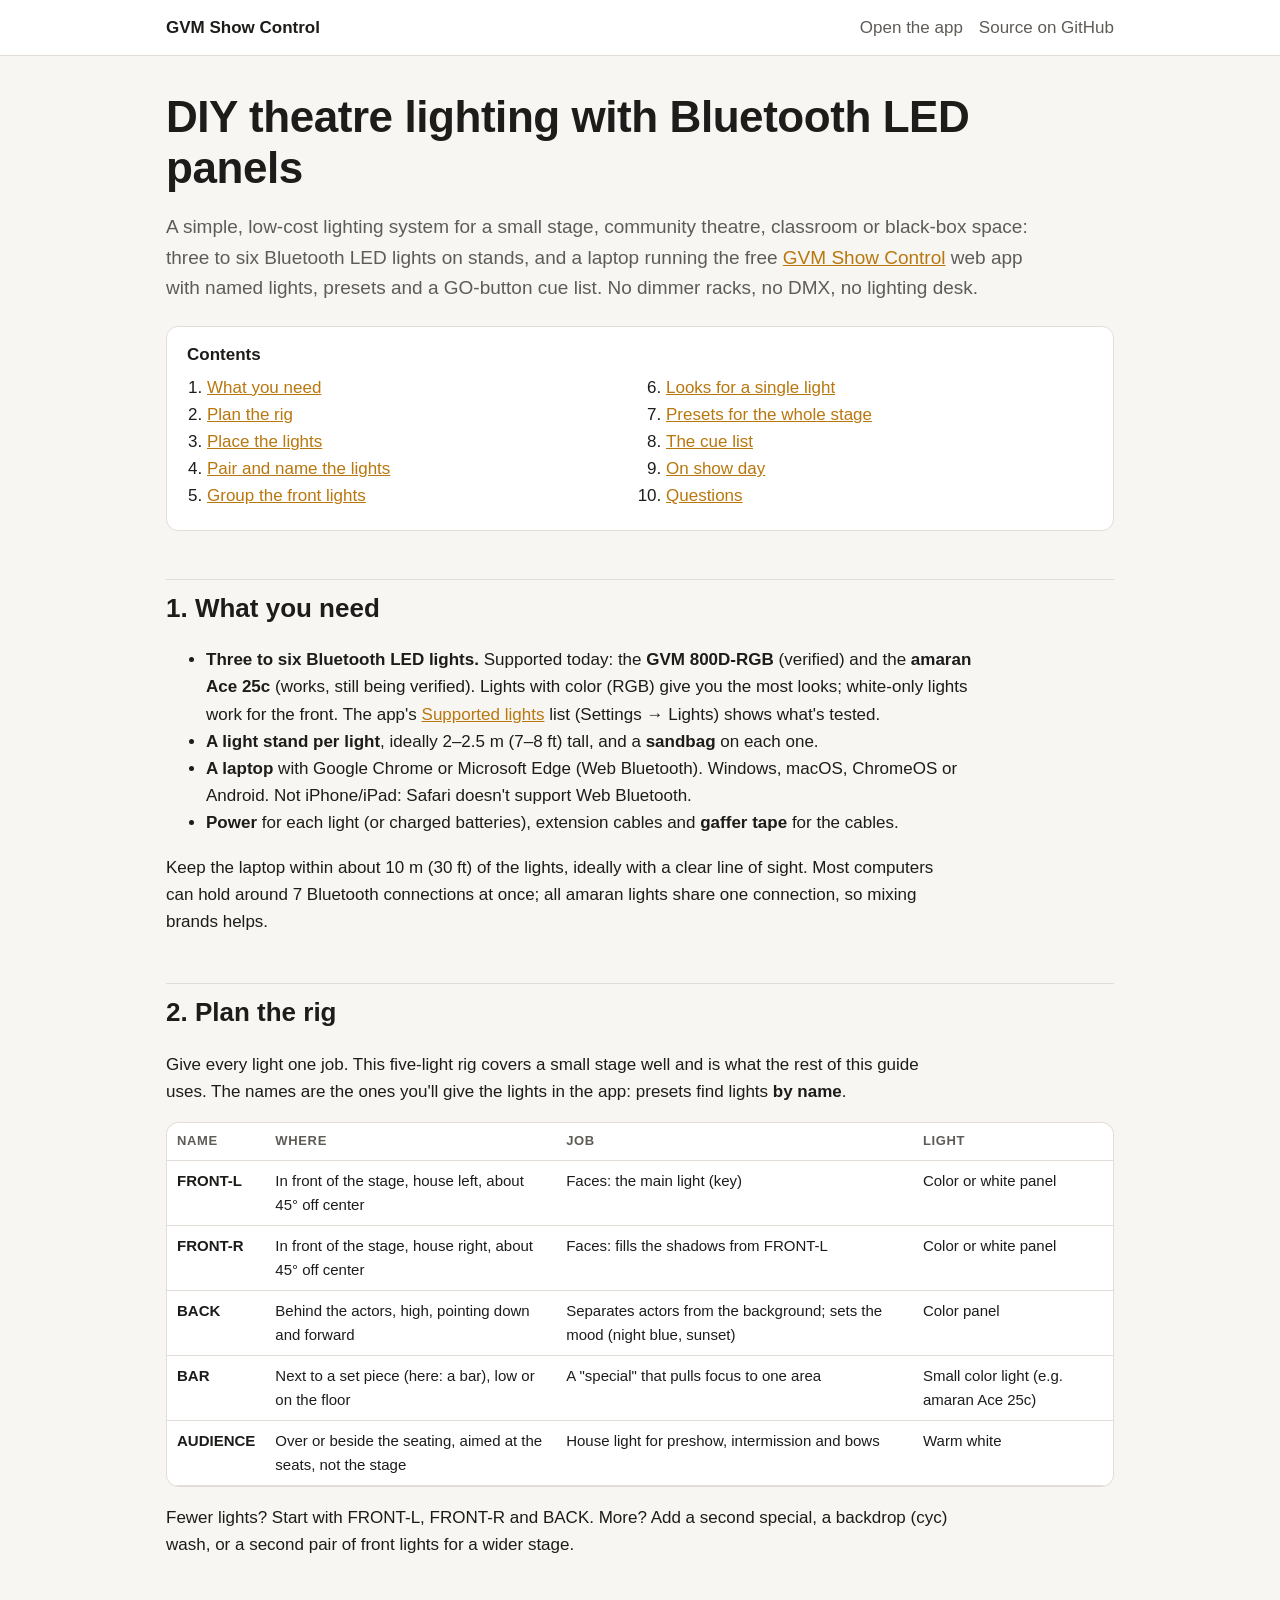
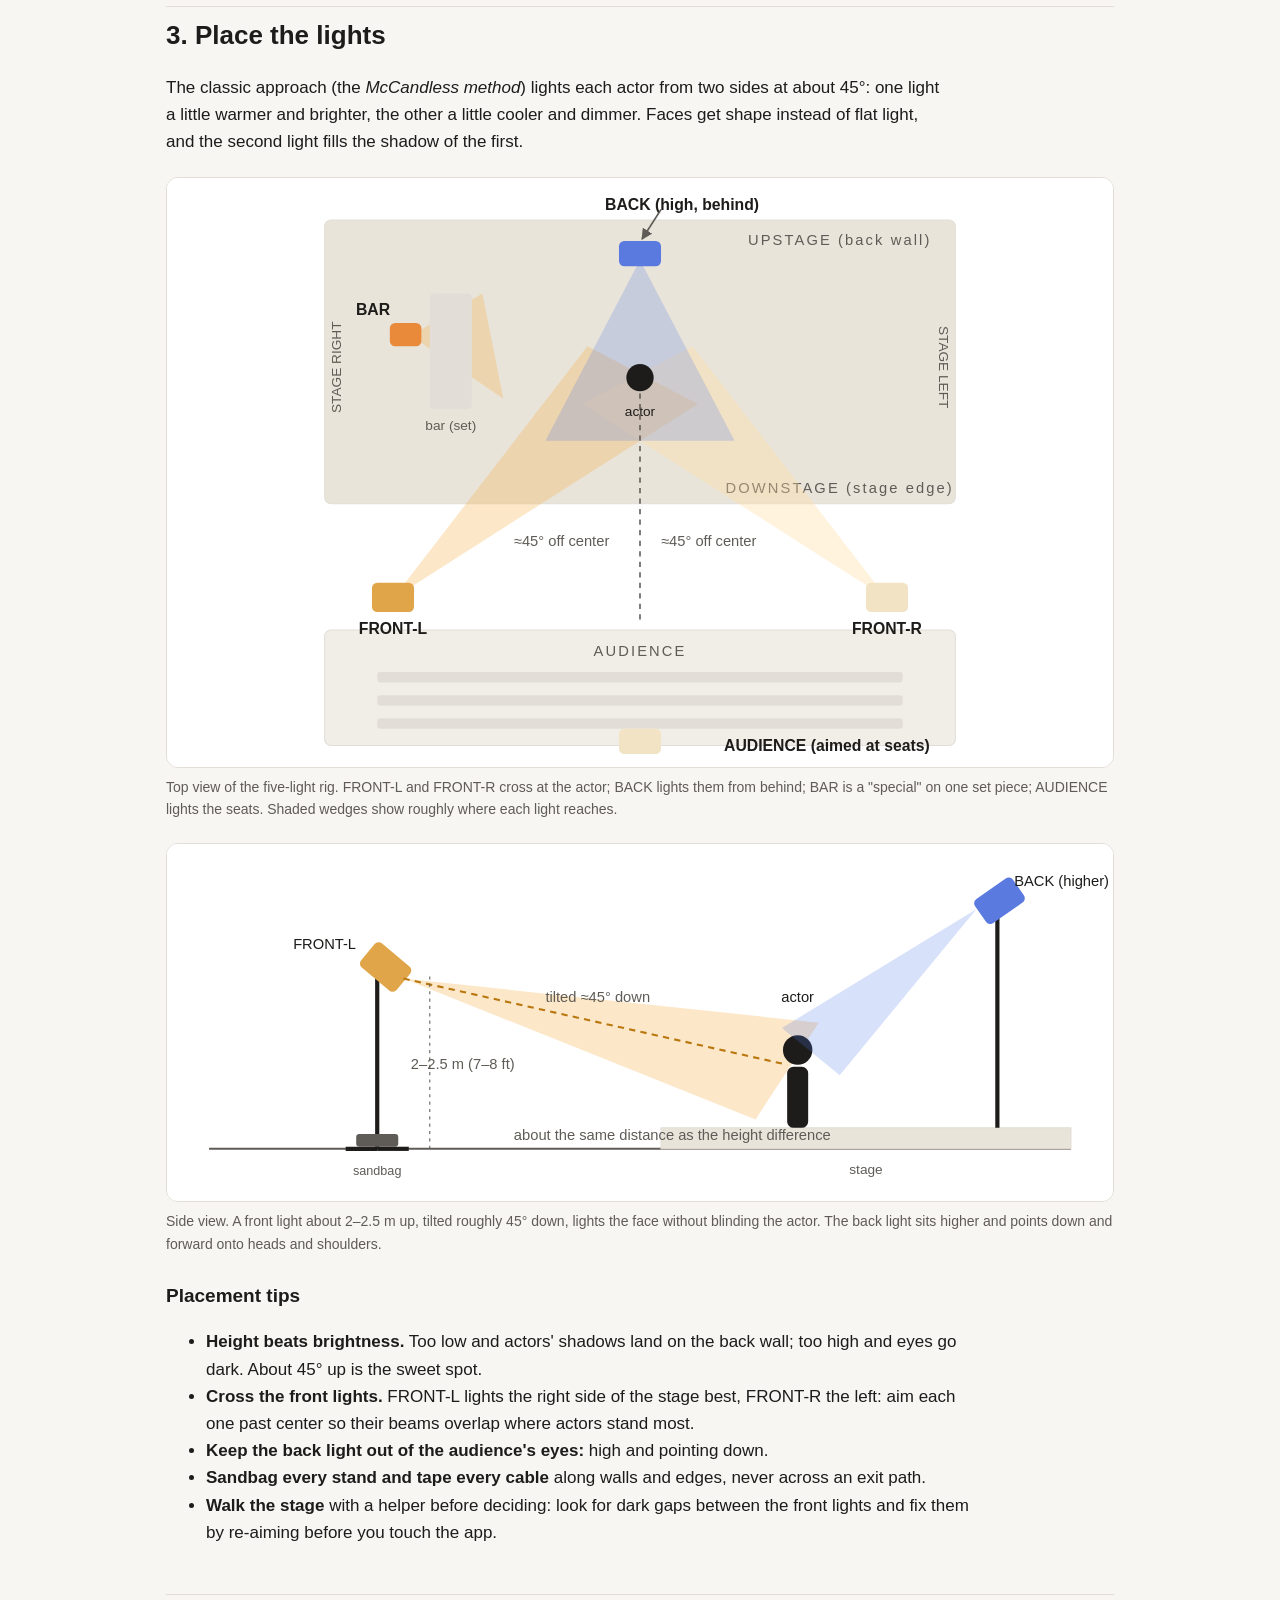
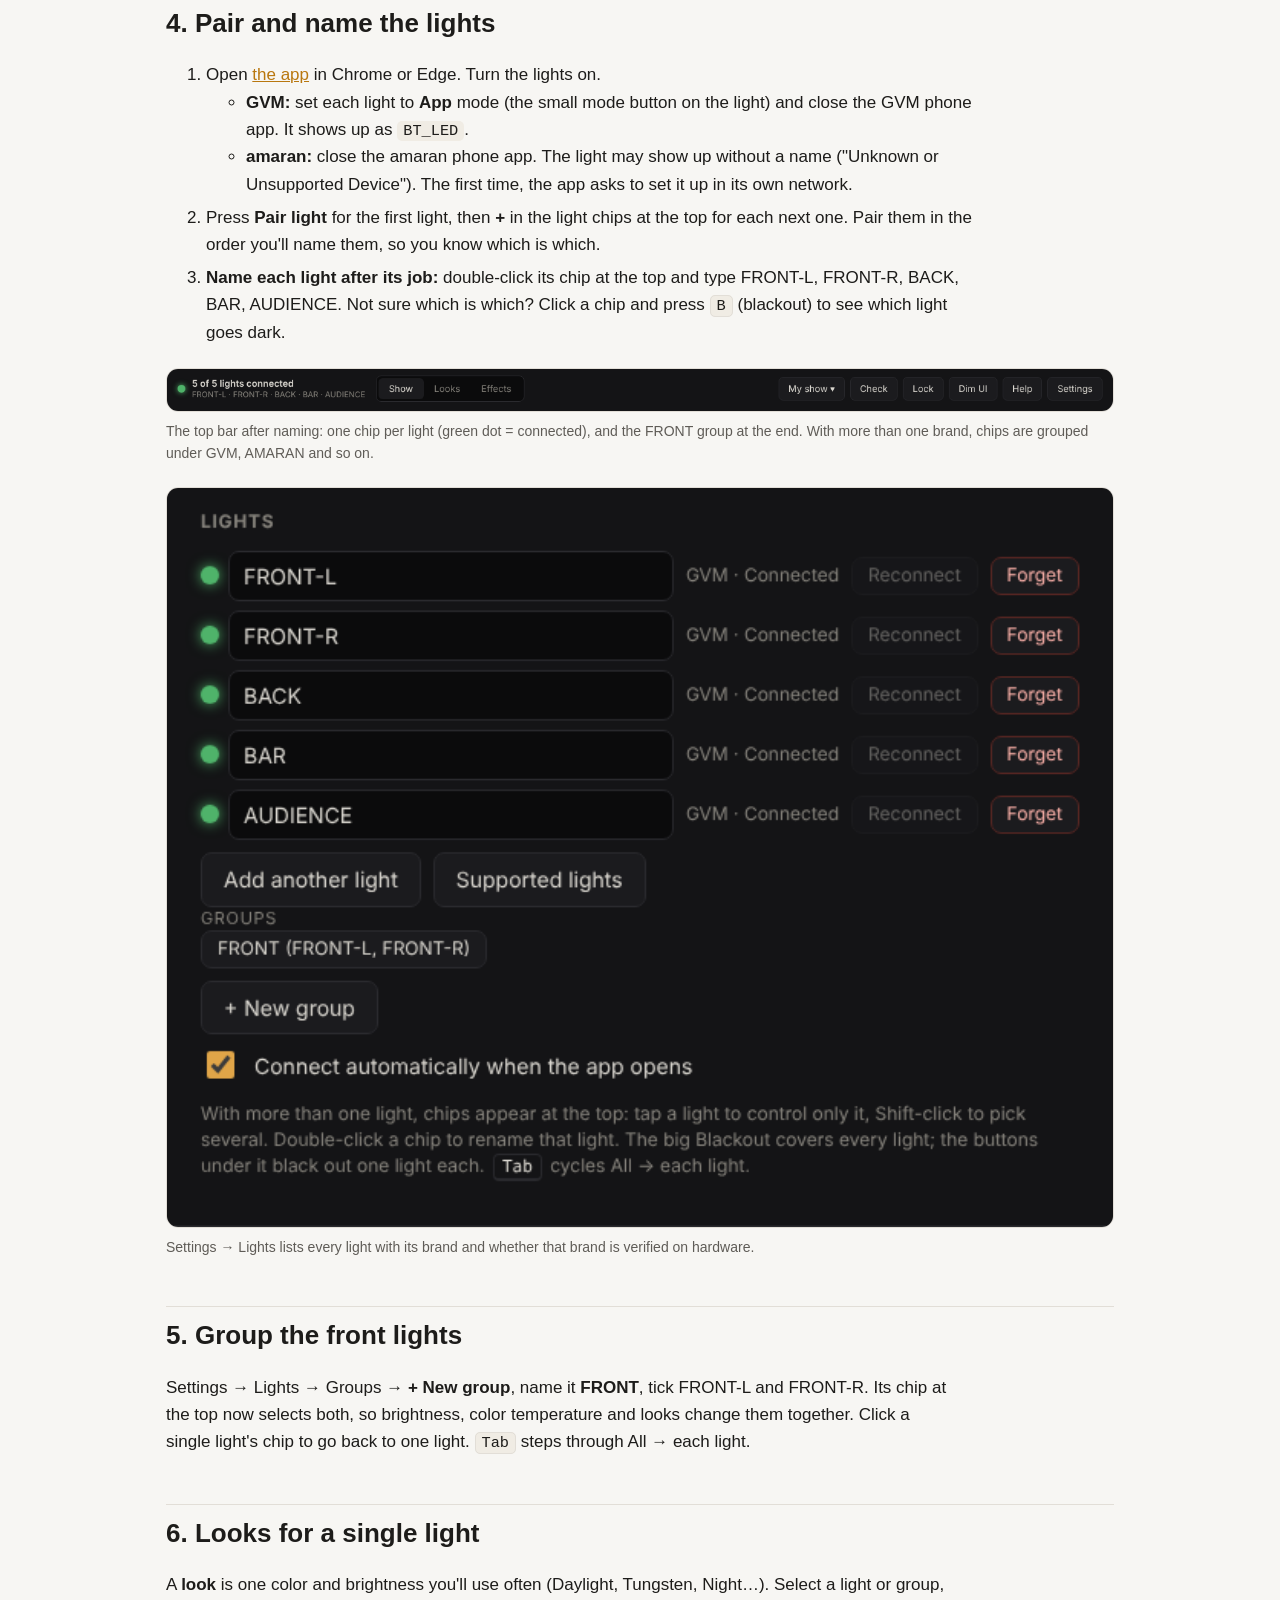
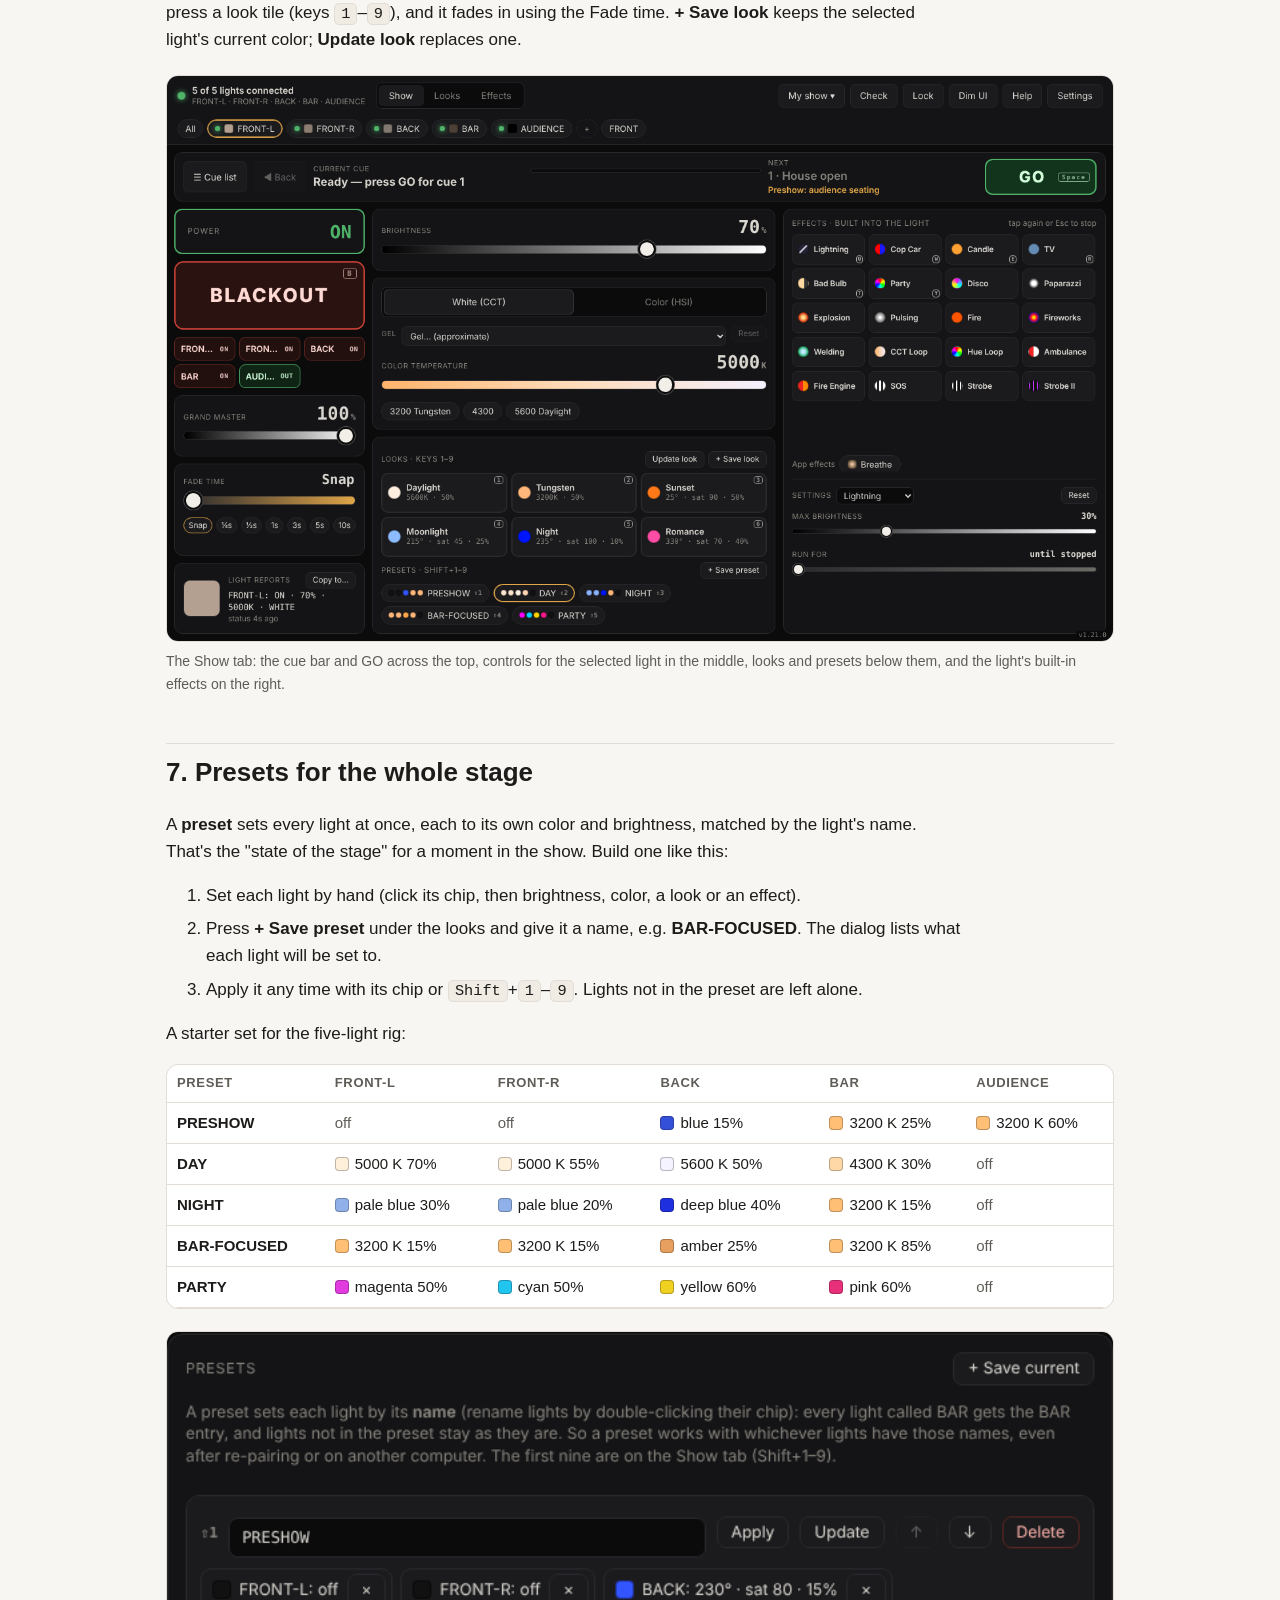
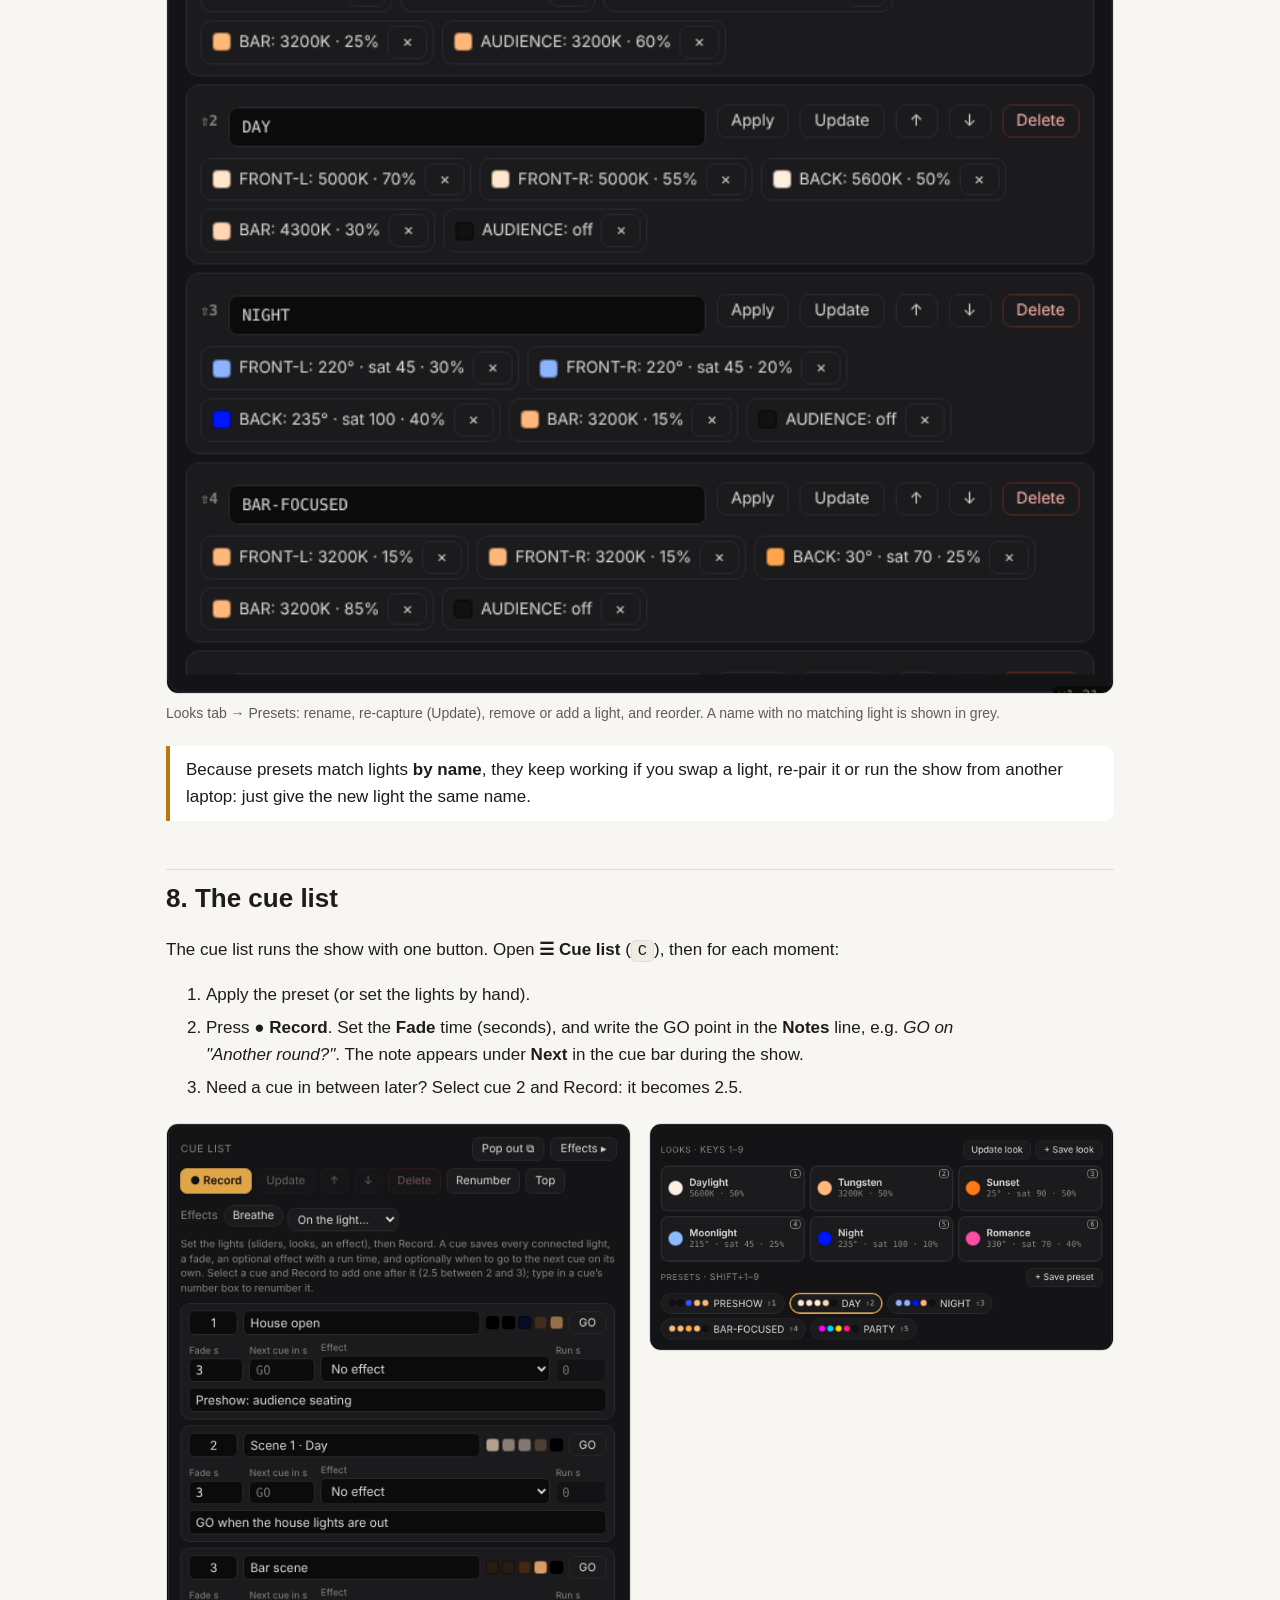
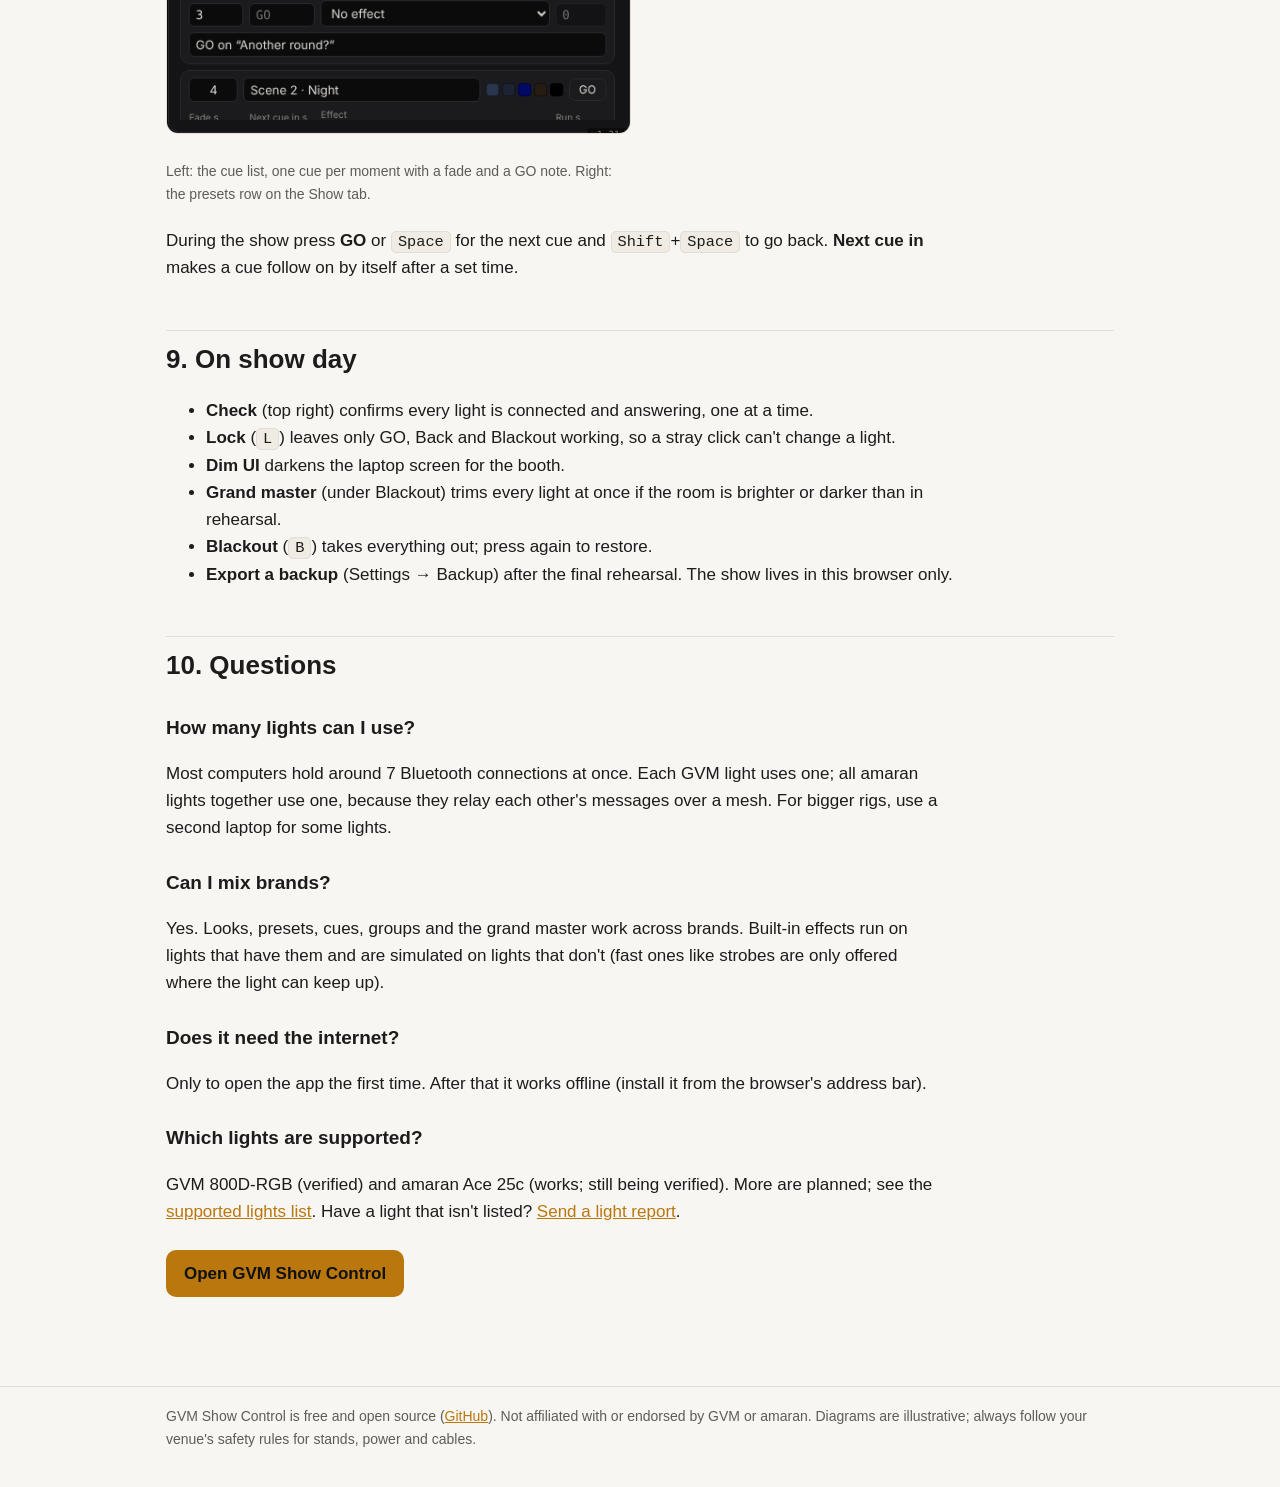
==== web/guide/index.html @ a311d3d7 "Theatre lighting guide, SEO, lights roadmap" ====
<!doctype html>
<html lang="en">
<head>
<meta charset="utf-8">
<meta name="viewport" content="width=device-width, initial-scale=1">
<title>DIY Theatre Lighting with Bluetooth LED Panels: Setup Guide · GVM Show Control</title>
<meta name="description" content="Step-by-step guide to a simple, low-cost theatre lighting system: where to place 3–6 Bluetooth LED lights (GVM, amaran) around a small stage, then name them, group them and build looks, presets and a cue list in the free GVM Show Control web app.">
<meta name="keywords" content="DIY theatre lighting, community theatre lighting, small stage lighting, cheap stage lights, Bluetooth LED stage light, GVM 800D, amaran Ace 25c, stage lighting plot, McCandless method, cue list app, lighting presets">
<link rel="canonical" href="https://kyles0623.github.io/gvm-show-control/guide/">
<meta property="og:type" content="article">
<meta property="og:title" content="DIY Theatre Lighting with Bluetooth LED Panels: Setup Guide">
<meta property="og:description" content="Place 3–6 low-cost Bluetooth LED lights around a small stage and run the show from a browser: looks, presets and a GO-button cue list.">
<meta property="og:url" content="https://kyles0623.github.io/gvm-show-control/guide/">
<meta property="og:image" content="https://kyles0623.github.io/gvm-show-control/guide/img/app-show-tab.png">
<meta name="twitter:card" content="summary_large_image">
<link rel="icon" href="../icons/icon-192.png">
<script type="application/ld+json">
{
  "@context": "https://schema.org",
  "@type": "HowTo",
  "name": "Set up a simple theatre lighting system with Bluetooth LED lights",
  "description": "Place 3–6 Bluetooth LED panels around a small stage, then control them from the free GVM Show Control web app with named lights, groups, looks, presets and a cue list.",
  "image": "https://kyles0623.github.io/gvm-show-control/guide/img/app-show-tab.png",
  "totalTime": "PT2H",
  "tool": [{ "@type": "HowToTool", "name": "Laptop with Google Chrome or Microsoft Edge" }, { "@type": "HowToTool", "name": "Light stands and sandbags" }],
  "supply": [{ "@type": "HowToSupply", "name": "3 to 6 Bluetooth LED lights (GVM 800D-RGB, amaran Ace 25c)" }, { "@type": "HowToSupply", "name": "Gaffer tape and extension cables" }],
  "step": [
    { "@type": "HowToStep", "name": "Plan the rig", "text": "Decide which areas need light: two front lights for faces, a back light, specials such as a bar, and the audience." },
    { "@type": "HowToStep", "name": "Place the lights", "text": "Put the two front lights about 45° to each side of the acting area and about 45° above the actors' faces; put the back light behind and above the actors." },
    { "@type": "HowToStep", "name": "Pair and name the lights", "text": "Open GVM Show Control in Chrome, pair each light, and rename each one after its job: FRONT-L, FRONT-R, BACK, BAR, AUDIENCE." },
    { "@type": "HowToStep", "name": "Group them", "text": "Make a FRONT group of the two front lights so they can be set together." },
    { "@type": "HowToStep", "name": "Build presets", "text": "Set each light for a moment in the show and save it as a preset such as PRESHOW, DAY, NIGHT or PARTY." },
    { "@type": "HowToStep", "name": "Record the cue list", "text": "Apply a preset, record it as a cue with a fade time and a note, and run the show with the GO button." },
    { "@type": "HowToStep", "name": "Check before every show", "text": "Run the pre-show check, export a backup, and lock the controls." }
  ]
}
</script>
<style>
  :root {
    --bg: #f7f6f3; --panel: #ffffff; --text: #1d1c1a; --muted: #5f5c57; --border: #e2ded7; --accent: #b9770e;
    --stage: #e9e4da; --house: #f1eee8; --beam-warm: rgba(245, 170, 60, .28); --beam-cool: rgba(80, 120, 230, .22);
    --beam-white: rgba(255, 220, 160, .35); --code: #f0ece4;
  }
  @media (prefers-color-scheme: dark) {
    :root:not([data-theme="light"]) {
      --bg: #121214; --panel: #1b1b1f; --text: #ececf0; --muted: #a2a2ab; --border: #2e2e35; --accent: #e0a548;
      --stage: #26241f; --house: #1e1d1a; --beam-warm: rgba(245, 170, 60, .22); --beam-cool: rgba(110, 150, 255, .22);
      --beam-white: rgba(255, 220, 160, .22); --code: #24242a;
    }
  }
  :root[data-theme="dark"] {
    --bg: #121214; --panel: #1b1b1f; --text: #ececf0; --muted: #a2a2ab; --border: #2e2e35; --accent: #e0a548;
    --stage: #26241f; --house: #1e1d1a; --beam-warm: rgba(245, 170, 60, .22); --beam-cool: rgba(110, 150, 255, .22);
    --beam-white: rgba(255, 220, 160, .22); --code: #24242a;
  }
  * { box-sizing: border-box; }
  html { scroll-behavior: smooth; }
  body { margin: 0; background: var(--bg); color: var(--text); font: 17px/1.6 -apple-system, BlinkMacSystemFont, "Segoe UI", Roboto, sans-serif; }
  header.top { border-bottom: 1px solid var(--border); background: var(--panel); }
  header.top .in { max-width: 980px; margin: 0 auto; padding: 14px 16px; display: flex; gap: 16px; align-items: center; justify-content: space-between; flex-wrap: wrap; }
  header.top a { color: var(--text); text-decoration: none; font-weight: 700; }
  header.top nav a { font-weight: 500; color: var(--muted); margin-left: 16px; }
  main { max-width: 980px; margin: 0 auto; padding: 8px 16px 64px; }
  h1 { font-size: clamp(28px, 4.5vw, 44px); line-height: 1.15; margin: 28px 0 10px; letter-spacing: -.01em; }
  .lede { font-size: 19px; color: var(--muted); max-width: 46em; }
  h2 { font-size: 26px; margin: 48px 0 8px; padding-top: 8px; border-top: 1px solid var(--border); }
  h3 { font-size: 19px; margin: 26px 0 6px; }
  p, li { max-width: 46em; }
  a { color: var(--accent); }
  code, kbd { background: var(--code); border-radius: 5px; padding: 1px 6px; font-size: .9em; }
  kbd { border: 1px solid var(--border); }
  figure { margin: 22px 0; }
  figure img, figure svg { display: block; width: 100%; height: auto; border-radius: 12px; border: 1px solid var(--border); background: var(--panel); }
  figcaption { color: var(--muted); font-size: 14px; margin-top: 8px; }
  .toc { background: var(--panel); border: 1px solid var(--border); border-radius: 12px; padding: 14px 20px; margin: 22px 0; }
  .toc ol { margin: 6px 0; padding-left: 20px; columns: 2; column-gap: 32px; }
  @media (max-width: 640px) { .toc ol { columns: 1; } }
  .note { border-left: 4px solid var(--accent); background: var(--panel); padding: 10px 16px; border-radius: 0 10px 10px 0; margin: 18px 0; }
  .grid2 { display: grid; grid-template-columns: 1fr 1fr; gap: 18px; }
  @media (max-width: 760px) { .grid2 { grid-template-columns: 1fr; } }
  table { border-collapse: collapse; width: 100%; font-size: 15px; background: var(--panel); border-radius: 12px; overflow: hidden; }
  th, td { border-bottom: 1px solid var(--border); padding: 8px 10px; text-align: left; vertical-align: top; }
  th { font-size: 13px; color: var(--muted); text-transform: uppercase; letter-spacing: .05em; }
  .tablewrap { overflow-x: auto; border: 1px solid var(--border); border-radius: 12px; }
  .sw { display: inline-block; width: 14px; height: 14px; border-radius: 4px; vertical-align: -2px; margin-right: 6px; border: 1px solid rgba(0,0,0,.25); }
  .off { color: var(--muted); }
  ol.steps > li { margin: 6px 0; }
  .cta { display: inline-block; background: var(--accent); color: #111; padding: 10px 18px; border-radius: 10px; font-weight: 700; text-decoration: none; margin: 8px 0; }
  footer { border-top: 1px solid var(--border); color: var(--muted); font-size: 14px; }
  footer .in { max-width: 980px; margin: 0 auto; padding: 18px 16px 40px; }
  /* diagrams */
  .dg text { font-family: -apple-system, BlinkMacSystemFont, "Segoe UI", Roboto, sans-serif; fill: var(--text); }
  .dg .muted { fill: var(--muted); }
  .dg .line { stroke: var(--muted); }
</style>
</head>
<body>
<header class="top"><div class="in">
  <a href="../">GVM Show Control</a>
  <nav><a href="../">Open the app</a><a href="https://github.com/kyles0623/gvm-show-control">Source on GitHub</a></nav>
</div></header>
<main>
<h1>DIY theatre lighting with Bluetooth LED panels</h1>
<p class="lede">A simple, low-cost lighting system for a small stage, community theatre, classroom or black-box space:
three to six Bluetooth LED lights on stands, and a laptop running the free <a href="../">GVM Show Control</a> web app
with named lights, presets and a GO-button cue list. No dimmer racks, no DMX, no lighting desk.</p>

<nav class="toc" aria-label="Contents"><b>Contents</b>
<ol>
  <li><a href="#what-you-need">What you need</a></li>
  <li><a href="#plan">Plan the rig</a></li>
  <li><a href="#place">Place the lights</a></li>
  <li><a href="#pair">Pair and name the lights</a></li>
  <li><a href="#group">Group the front lights</a></li>
  <li><a href="#looks">Looks for a single light</a></li>
  <li><a href="#presets">Presets for the whole stage</a></li>
  <li><a href="#cues">The cue list</a></li>
  <li><a href="#showday">On show day</a></li>
  <li><a href="#faq">Questions</a></li>
</ol></nav>

<h2 id="what-you-need">1. What you need</h2>
<ul>
  <li><b>Three to six Bluetooth LED lights.</b> Supported today: the <b>GVM 800D-RGB</b> (verified) and the
    <b>amaran Ace 25c</b> (works, still being verified). Lights with color (RGB) give you the most looks; white-only
    lights work for the front. The app's <a href="../">Supported lights</a> list (Settings → Lights) shows what's tested.</li>
  <li><b>A light stand per light</b>, ideally 2–2.5&nbsp;m (7–8&nbsp;ft) tall, and a <b>sandbag</b> on each one.</li>
  <li><b>A laptop</b> with Google Chrome or Microsoft Edge (Web Bluetooth). Windows, macOS, ChromeOS or Android.
    Not iPhone/iPad: Safari doesn't support Web Bluetooth.</li>
  <li><b>Power</b> for each light (or charged batteries), extension cables and <b>gaffer tape</b> for the cables.</li>
</ul>
<p>Keep the laptop within about 10&nbsp;m (30&nbsp;ft) of the lights, ideally with a clear line of sight. Most computers
can hold around 7 Bluetooth connections at once; all amaran lights share one connection, so mixing brands helps.</p>

<h2 id="plan">2. Plan the rig</h2>
<p>Give every light one job. This five-light rig covers a small stage well and is what the rest of this guide uses.
The names are the ones you'll give the lights in the app: presets find lights <b>by name</b>.</p>
<div class="tablewrap"><table>
  <thead><tr><th>Name</th><th>Where</th><th>Job</th><th>Light</th></tr></thead>
  <tbody>
    <tr><td><b>FRONT-L</b></td><td>In front of the stage, house left, about 45° off center</td><td>Faces: the main light (key)</td><td>Color or white panel</td></tr>
    <tr><td><b>FRONT-R</b></td><td>In front of the stage, house right, about 45° off center</td><td>Faces: fills the shadows from FRONT-L</td><td>Color or white panel</td></tr>
    <tr><td><b>BACK</b></td><td>Behind the actors, high, pointing down and forward</td><td>Separates actors from the background; sets the mood (night blue, sunset)</td><td>Color panel</td></tr>
    <tr><td><b>BAR</b></td><td>Next to a set piece (here: a bar), low or on the floor</td><td>A "special" that pulls focus to one area</td><td>Small color light (e.g. amaran Ace 25c)</td></tr>
    <tr><td><b>AUDIENCE</b></td><td>Over or beside the seating, aimed at the seats, not the stage</td><td>House light for preshow, intermission and bows</td><td>Warm white</td></tr>
  </tbody>
</table></div>
<p>Fewer lights? Start with FRONT-L, FRONT-R and BACK. More? Add a second special, a backdrop (cyc) wash, or a
second pair of front lights for a wider stage.</p>

<h2 id="place">3. Place the lights</h2>
<p>The classic approach (the <i>McCandless method</i>) lights each actor from two sides at about 45°: one light a
little warmer and brighter, the other a little cooler and dimmer. Faces get shape instead of flat light, and the
second light fills the shadow of the first.</p>
<figure>
<svg class="dg" viewBox="0 0 900 560" role="img" aria-labelledby="plotT plotD">
  <title id="plotT">Stage plot, seen from above</title>
  <desc id="plotD">The stage is at the top, the audience at the bottom. FRONT-L and FRONT-R stand in front of the stage at
    about 45 degrees to each side of the center, both aimed at center stage. BACK is upstage center behind the actors, aimed
    down and toward the audience. BAR sits beside the bar set piece at stage right. AUDIENCE is above the seating, aimed at
    the seats.</desc>
  <defs>
    <marker id="arr" viewBox="0 0 10 10" refX="9" refY="5" markerWidth="7" markerHeight="7" orient="auto-start-reverse"><path d="M0,0 L10,5 L0,10 z" fill="currentColor" class="muted"/></marker>
  </defs>
  <rect x="0" y="0" width="900" height="560" fill="var(--panel)"/>
  <!-- stage -->
  <rect x="150" y="40" width="600" height="270" rx="6" fill="var(--stage)" stroke="var(--border)"/>
  <text x="640" y="64" text-anchor="middle" class="muted" font-size="14" letter-spacing="2">UPSTAGE (back wall)</text>
  <text x="640" y="300" text-anchor="middle" class="muted" font-size="14" letter-spacing="2">DOWNSTAGE (stage edge)</text>
  <text x="166" y="180" class="muted" font-size="13" transform="rotate(-90 166 180)" text-anchor="middle">STAGE RIGHT</text>
  <text x="734" y="180" class="muted" font-size="13" transform="rotate(90 734 180)" text-anchor="middle">STAGE LEFT</text>
  <!-- beams -->
  <path d="M215,400 L400,160 L505,215 Z" fill="var(--beam-warm)"/>
  <path d="M685,400 L500,160 L395,215 Z" fill="var(--beam-white)"/>
  <path d="M450,78 L360,250 L540,250 Z" fill="var(--beam-cool)"/>
  <path d="M232,150 L300,110 L320,210 Z" fill="var(--beam-warm)"/>
  <path d="M450,520 L300,470 L600,470 Z" fill="var(--beam-white)"/>
  <!-- set piece + actor -->
  <rect x="250" y="110" width="40" height="110" rx="4" fill="var(--border)"/>
  <text x="270" y="240" text-anchor="middle" font-size="13" class="muted">bar (set)</text>
  <circle cx="450" cy="190" r="13" fill="var(--text)"/>
  <text x="450" y="226" text-anchor="middle" font-size="13">actor</text>
  <!-- audience -->
  <rect x="150" y="430" width="600" height="110" rx="6" fill="var(--house)" stroke="var(--border)"/>
  <g fill="var(--border)">
    <rect x="200" y="470" width="500" height="10" rx="3"/><rect x="200" y="492" width="500" height="10" rx="3"/><rect x="200" y="514" width="500" height="10" rx="3"/>
  </g>
  <text x="450" y="455" text-anchor="middle" class="muted" font-size="14" letter-spacing="2">AUDIENCE</text>
  <!-- lights -->
  <g font-size="15" font-weight="700">
    <rect x="195" y="385" width="40" height="28" rx="5" fill="#e0a548"/><text x="215" y="434" text-anchor="middle">FRONT-L</text>
    <rect x="665" y="385" width="40" height="28" rx="5" fill="#f2e3c4"/><text x="685" y="434" text-anchor="middle">FRONT-R</text>
    <rect x="430" y="60" width="40" height="24" rx="5" fill="#5a7ae0"/><text x="490" y="30" text-anchor="middle">BACK (high, behind)</text>
    <line x1="470" y1="30" x2="452" y2="58" class="line" stroke-width="1.5" marker-end="url(#arr)" color="var(--muted)"/>
    <rect x="212" y="138" width="30" height="22" rx="5" fill="#e88a3a"/><text x="196" y="130" text-anchor="middle">BAR</text>
    <rect x="430" y="524" width="40" height="24" rx="5" fill="#f2e3c4"/><text x="530" y="545" text-anchor="start">AUDIENCE (aimed at seats)</text>
  </g>
  <!-- 45° marks -->
  <g class="line" stroke-width="1.5" fill="none" stroke-dasharray="5 5">
    <line x1="450" y1="205" x2="450" y2="420"/>
  </g>
  <text x="330" y="350" font-size="14" class="muted">≈45° off center</text>
  <text x="470" y="350" font-size="14" class="muted">≈45° off center</text>
</svg>
<figcaption>Top view of the five-light rig. FRONT-L and FRONT-R cross at the actor; BACK lights them from behind; BAR
is a "special" on one set piece; AUDIENCE lights the seats. Shaded wedges show roughly where each light reaches.</figcaption>
</figure>

<figure>
<svg class="dg" viewBox="0 0 900 340" role="img" aria-labelledby="sideT sideD">
  <title id="sideT">Side view: height and angle of a front light</title>
  <desc id="sideD">A light on a stand about 2 to 2.5 meters high, placed in front of the stage, is tilted down about 45 degrees so
    its beam meets the actor's face. A back light behind the actor is higher and points down and forward.</desc>
  <rect x="0" y="0" width="900" height="340" fill="var(--panel)"/>
  <line x1="40" y1="290" x2="860" y2="290" class="line" stroke-width="2"/>
  <rect x="470" y="270" width="390" height="20" fill="var(--stage)" stroke="var(--border)"/>
  <text x="665" y="314" text-anchor="middle" class="muted" font-size="13">stage</text>
  <!-- stand -->
  <line x1="200" y1="290" x2="200" y2="120" stroke="var(--text)" stroke-width="4"/>
  <line x1="200" y1="290" x2="170" y2="290" stroke="var(--text)" stroke-width="4"/><line x1="200" y1="290" x2="230" y2="290" stroke="var(--text)" stroke-width="4"/>
  <rect x="186" y="102" width="44" height="30" rx="5" fill="#e0a548" transform="rotate(40 208 117)"/>
  <rect x="180" y="276" width="40" height="12" rx="3" fill="var(--muted)"/><text x="200" y="315" text-anchor="middle" class="muted" font-size="12">sandbag</text>
  <!-- beam -->
  <path d="M225,128 L620,170 L560,262 Z" fill="var(--beam-warm)"/>
  <line x1="225" y1="128" x2="590" y2="210" stroke="var(--accent)" stroke-width="2" stroke-dasharray="6 5"/>
  <!-- actor -->
  <circle cx="600" cy="196" r="14" fill="var(--text)"/><rect x="590" y="212" width="20" height="58" rx="6" fill="var(--text)"/>
  <!-- back light -->
  <line x1="790" y1="270" x2="790" y2="60" stroke="var(--text)" stroke-width="4"/>
  <rect x="770" y="40" width="44" height="28" rx="5" fill="#5a7ae0" transform="rotate(-35 792 54)"/>
  <path d="M770,62 L585,175 L640,220 Z" fill="var(--beam-cool)"/>
  <!-- labels -->
  <g font-size="14">
    <text x="120" y="100">FRONT-L</text>
    <text x="232" y="214" class="muted">2–2.5 m (7–8 ft)</text>
    <line x1="250" y1="290" x2="250" y2="125" class="line" stroke-dasharray="3 4"/>
    <text x="360" y="150" class="muted">tilted ≈45° down</text>
    <text x="806" y="40">BACK (higher)</text>
    <text x="600" y="150" text-anchor="middle">actor</text>
    <text x="330" y="282" class="muted">about the same distance as the height difference</text>
  </g>
</svg>
<figcaption>Side view. A front light about 2–2.5&nbsp;m up, tilted roughly 45° down, lights the face without
blinding the actor. The back light sits higher and points down and forward onto heads and shoulders.</figcaption>
</figure>

<h3>Placement tips</h3>
<ul>
  <li><b>Height beats brightness.</b> Too low and actors' shadows land on the back wall; too high and eyes go dark.
    About 45° up is the sweet spot.</li>
  <li><b>Cross the front lights.</b> FRONT-L lights the right side of the stage best, FRONT-R the left: aim each one past
    center so their beams overlap where actors stand most.</li>
  <li><b>Keep the back light out of the audience's eyes:</b> high and pointing down.</li>
  <li><b>Sandbag every stand and tape every cable</b> along walls and edges, never across an exit path.</li>
  <li><b>Walk the stage</b> with a helper before deciding: look for dark gaps between the front lights and fix them by
    re-aiming before you touch the app.</li>
</ul>

<h2 id="pair">4. Pair and name the lights</h2>
<ol class="steps">
  <li>Open <a href="../">the app</a> in Chrome or Edge. Turn the lights on.
    <ul>
      <li><b>GVM:</b> set each light to <b>App</b> mode (the small mode button on the light) and close the GVM phone app.
        It shows up as <code>BT_LED</code>.</li>
      <li><b>amaran:</b> close the amaran phone app. The light may show up without a name ("Unknown or Unsupported
        Device"). The first time, the app asks to set it up in its own network.</li>
    </ul></li>
  <li>Press <b>Pair light</b> for the first light, then <b>+</b> in the light chips at the top for each next one.
    Pair them in the order you'll name them, so you know which is which.</li>
  <li><b>Name each light after its job:</b> double-click its chip at the top and type FRONT-L, FRONT-R, BACK, BAR,
    AUDIENCE. Not sure which is which? Click a chip and press <kbd>B</kbd> (blackout) to see which light goes dark.</li>
</ol>
<figure>
  <img src="img/app-top-bar.png" width="1440" height="64" alt="The app's top bar with five light chips named FRONT-L, FRONT-R, BACK, BAR and AUDIENCE, plus a FRONT group chip." loading="lazy">
  <figcaption>The top bar after naming: one chip per light (green dot = connected), and the FRONT group at the end.
    With more than one brand, chips are grouped under GVM, AMARAN and so on.</figcaption>
</figure>
<figure>
  <img src="img/app-settings-lights.png" alt="Settings, Lights section: each light with its name, brand, status, Reconnect and Forget buttons, and the groups below." loading="lazy">
  <figcaption>Settings → Lights lists every light with its brand and whether that brand is verified on hardware.</figcaption>
</figure>

<h2 id="group">5. Group the front lights</h2>
<p>Settings → Lights → Groups → <b>+ New group</b>, name it <b>FRONT</b>, tick FRONT-L and FRONT-R. Its chip at the top
now selects both, so brightness, color temperature and looks change them together. Click a single light's chip to go
back to one light. <kbd>Tab</kbd> steps through All → each light.</p>

<h2 id="looks">6. Looks for a single light</h2>
<p>A <b>look</b> is one color and brightness you'll use often (Daylight, Tungsten, Night…). Select a light or group,
press a look tile (keys <kbd>1</kbd>–<kbd>9</kbd>), and it fades in using the Fade time. <b>+ Save look</b> keeps the
selected light's current color; <b>Update look</b> replaces one.</p>
<figure>
  <img src="img/app-show-tab.png" width="1440" height="860" alt="The app's Show tab: cue bar with GO, power and blackout, brightness and color temperature, the looks grid, the presets row and the effects." loading="lazy">
  <figcaption>The Show tab: the cue bar and GO across the top, controls for the selected light in the middle, looks and
    presets below them, and the light's built-in effects on the right.</figcaption>
</figure>

<h2 id="presets">7. Presets for the whole stage</h2>
<p>A <b>preset</b> sets every light at once, each to its own color and brightness, matched by the light's name. That's
the "state of the stage" for a moment in the show. Build one like this:</p>
<ol class="steps">
  <li>Set each light by hand (click its chip, then brightness, color, a look or an effect).</li>
  <li>Press <b>+ Save preset</b> under the looks and give it a name, e.g. <b>BAR-FOCUSED</b>. The dialog lists what
    each light will be set to.</li>
  <li>Apply it any time with its chip or <kbd>Shift</kbd>+<kbd>1</kbd>–<kbd>9</kbd>. Lights not in the preset are left alone.</li>
</ol>
<p>A starter set for the five-light rig:</p>
<div class="tablewrap"><table>
  <thead><tr><th>Preset</th><th>FRONT-L</th><th>FRONT-R</th><th>BACK</th><th>BAR</th><th>AUDIENCE</th></tr></thead>
  <tbody>
    <tr><td><b>PRESHOW</b></td><td class="off">off</td><td class="off">off</td><td><span class="sw" style="background:#3550d8"></span>blue 15%</td><td><span class="sw" style="background:#ffbf75"></span>3200 K 25%</td><td><span class="sw" style="background:#ffbf75"></span>3200 K 60%</td></tr>
    <tr><td><b>DAY</b></td><td><span class="sw" style="background:#fff0dc"></span>5000 K 70%</td><td><span class="sw" style="background:#fff0dc"></span>5000 K 55%</td><td><span class="sw" style="background:#f5f3ff"></span>5600 K 50%</td><td><span class="sw" style="background:#ffd8a8"></span>4300 K 30%</td><td class="off">off</td></tr>
    <tr><td><b>NIGHT</b></td><td><span class="sw" style="background:#8fb0e8"></span>pale blue 30%</td><td><span class="sw" style="background:#8fb0e8"></span>pale blue 20%</td><td><span class="sw" style="background:#1e2fe0"></span>deep blue 40%</td><td><span class="sw" style="background:#ffbf75"></span>3200 K 15%</td><td class="off">off</td></tr>
    <tr><td><b>BAR-FOCUSED</b></td><td><span class="sw" style="background:#ffbf75"></span>3200 K 15%</td><td><span class="sw" style="background:#ffbf75"></span>3200 K 15%</td><td><span class="sw" style="background:#e8a060"></span>amber 25%</td><td><span class="sw" style="background:#ffbf75"></span>3200 K 85%</td><td class="off">off</td></tr>
    <tr><td><b>PARTY</b></td><td><span class="sw" style="background:#e23ce0"></span>magenta 50%</td><td><span class="sw" style="background:#22c4f0"></span>cyan 50%</td><td><span class="sw" style="background:#f0d020"></span>yellow 60%</td><td><span class="sw" style="background:#e8307a"></span>pink 60%</td><td class="off">off</td></tr>
  </tbody>
</table></div>
<figure>
  <img src="img/app-presets-library.png" alt="Looks tab, Presets section: PRESHOW, DAY, NIGHT and BAR-FOCUSED, each listing its lights by name with a color swatch and value." loading="lazy">
  <figcaption>Looks tab → Presets: rename, re-capture (Update), remove or add a light, and reorder. A name with no
    matching light is shown in grey.</figcaption>
</figure>
<div class="note">Because presets match lights <b>by name</b>, they keep working if you swap a light, re-pair it or run the
show from another laptop: just give the new light the same name.</div>

<h2 id="cues">8. The cue list</h2>
<p>The cue list runs the show with one button. Open <b>☰ Cue list</b> (<kbd>C</kbd>), then for each moment:</p>
<ol class="steps">
  <li>Apply the preset (or set the lights by hand).</li>
  <li>Press <b>● Record</b>. Set the <b>Fade</b> time (seconds), and write the GO point in the <b>Notes</b> line, e.g.
    <i>GO on "Another round?"</i>. The note appears under <b>Next</b> in the cue bar during the show.</li>
  <li>Need a cue in between later? Select cue 2 and Record: it becomes 2.5.</li>
</ol>
<figure class="grid2">
  <img src="img/app-cue-list.png" alt="Cue list with cues 1 House open, 2 Scene 1 Day, 3 Bar scene, 4 Scene 2 Night, each with a fade time and a notes line." loading="lazy">
  <img src="img/app-presets-row.png" alt="The looks grid and, under it, the presets row: PRESHOW, DAY, NIGHT, BAR-FOCUSED and PARTY chips, each with colored dots for its lights." loading="lazy">
  <figcaption>Left: the cue list, one cue per moment with a fade and a GO note. Right: the presets row on the Show tab.</figcaption>
</figure>
<p>During the show press <b>GO</b> or <kbd>Space</kbd> for the next cue and <kbd>Shift</kbd>+<kbd>Space</kbd> to go back.
<b>Next cue in</b> makes a cue follow on by itself after a set time.</p>

<h2 id="showday">9. On show day</h2>
<ul>
  <li><b>Check</b> (top right) confirms every light is connected and answering, one at a time.</li>
  <li><b>Lock</b> (<kbd>L</kbd>) leaves only GO, Back and Blackout working, so a stray click can't change a light.</li>
  <li><b>Dim UI</b> darkens the laptop screen for the booth.</li>
  <li><b>Grand master</b> (under Blackout) trims every light at once if the room is brighter or darker than in rehearsal.</li>
  <li><b>Blackout</b> (<kbd>B</kbd>) takes everything out; press again to restore.</li>
  <li><b>Export a backup</b> (Settings → Backup) after the final rehearsal. The show lives in this browser only.</li>
</ul>

<h2 id="faq">10. Questions</h2>
<h3>How many lights can I use?</h3>
<p>Most computers hold around 7 Bluetooth connections at once. Each GVM light uses one; all amaran lights together
use one, because they relay each other's messages over a mesh. For bigger rigs, use a second laptop for some lights.</p>
<h3>Can I mix brands?</h3>
<p>Yes. Looks, presets, cues, groups and the grand master work across brands. Built-in effects run on lights that have
them and are simulated on lights that don't (fast ones like strobes are only offered where the light can keep up).</p>
<h3>Does it need the internet?</h3>
<p>Only to open the app the first time. After that it works offline (install it from the browser's address bar).</p>
<h3>Which lights are supported?</h3>
<p>GVM 800D-RGB (verified) and amaran Ace 25c (works; still being verified). More are planned; see the
<a href="https://github.com/kyles0623/gvm-show-control#supported-lights">supported lights list</a>. Have a light that
isn't listed? <a href="https://github.com/kyles0623/gvm-show-control/issues/new?template=light_report.yml">Send a light report</a>.</p>

<p><a class="cta" href="../">Open GVM Show Control</a></p>
</main>
<footer><div class="in">
  GVM Show Control is free and open source (<a href="https://github.com/kyles0623/gvm-show-control">GitHub</a>).
  Not affiliated with or endorsed by GVM or amaran. Diagrams are illustrative; always follow your venue's safety rules
  for stands, power and cables.
</div></footer>
</body>
</html>
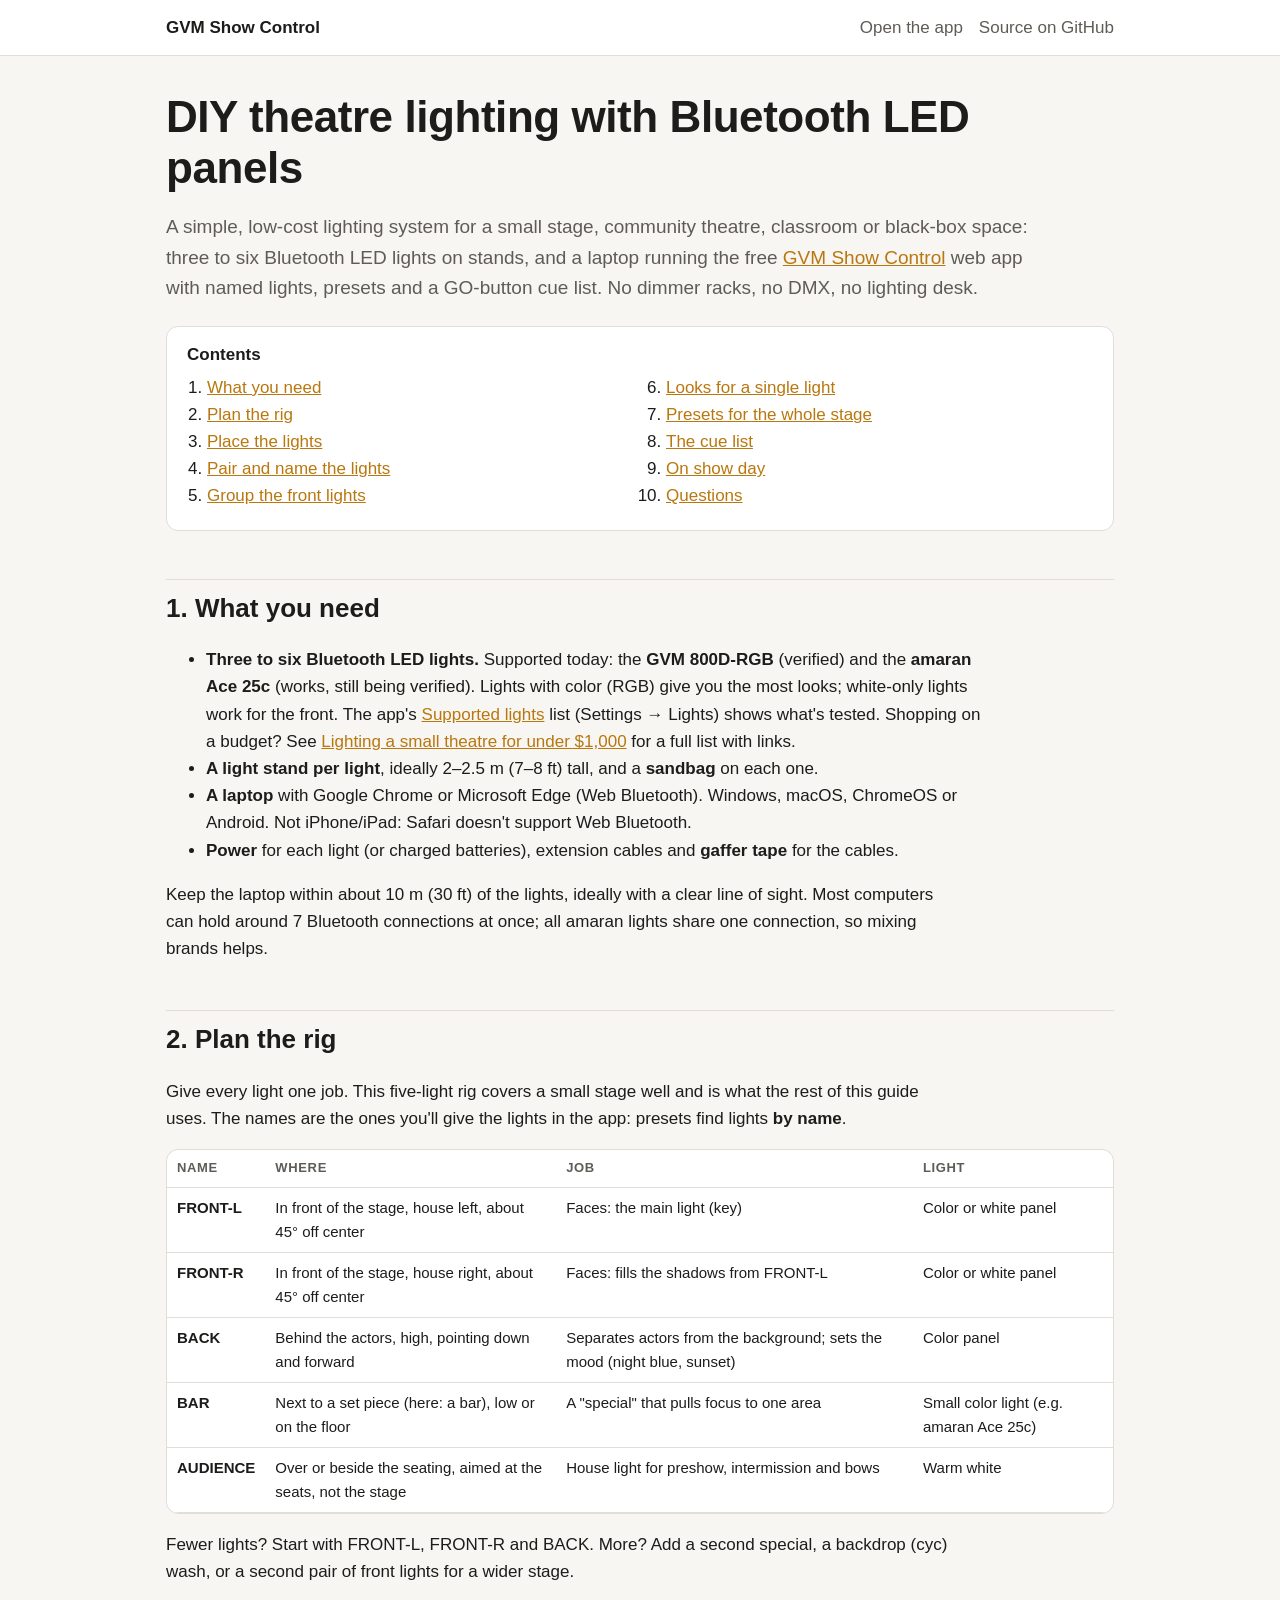
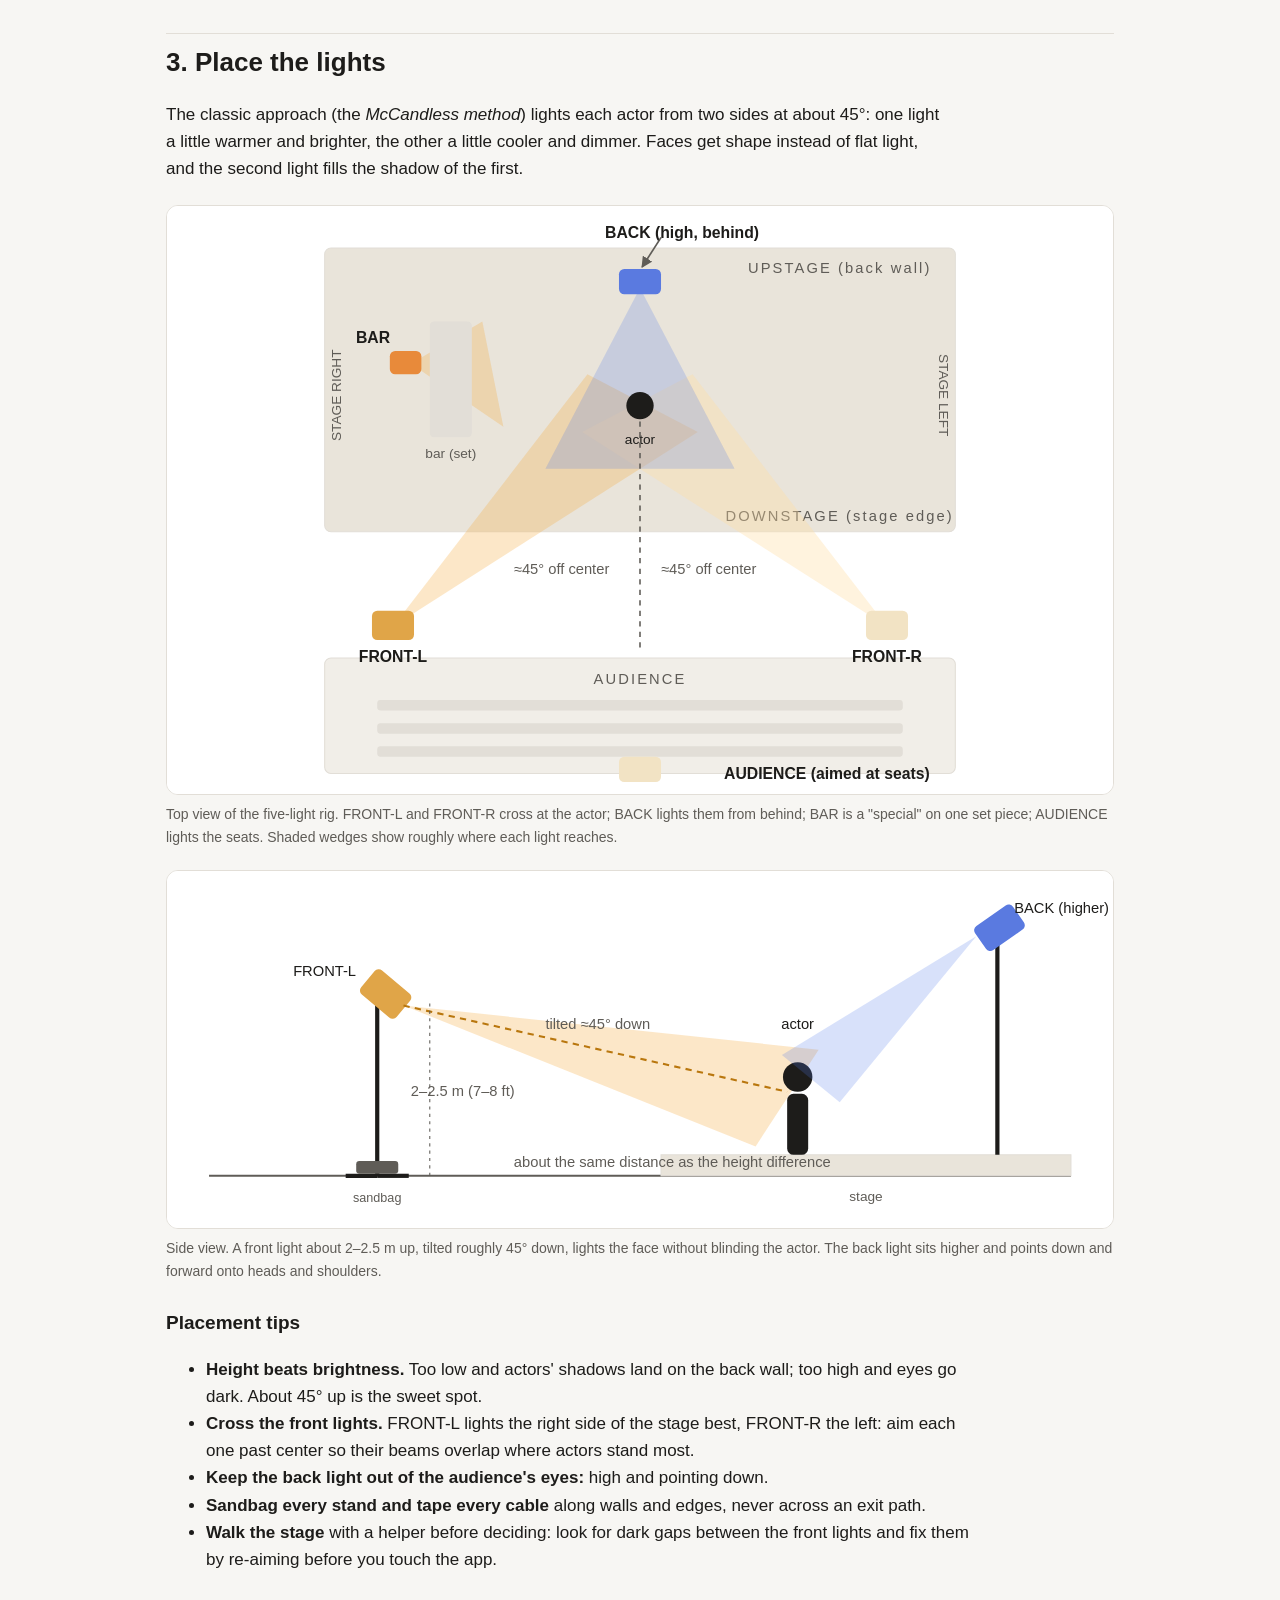
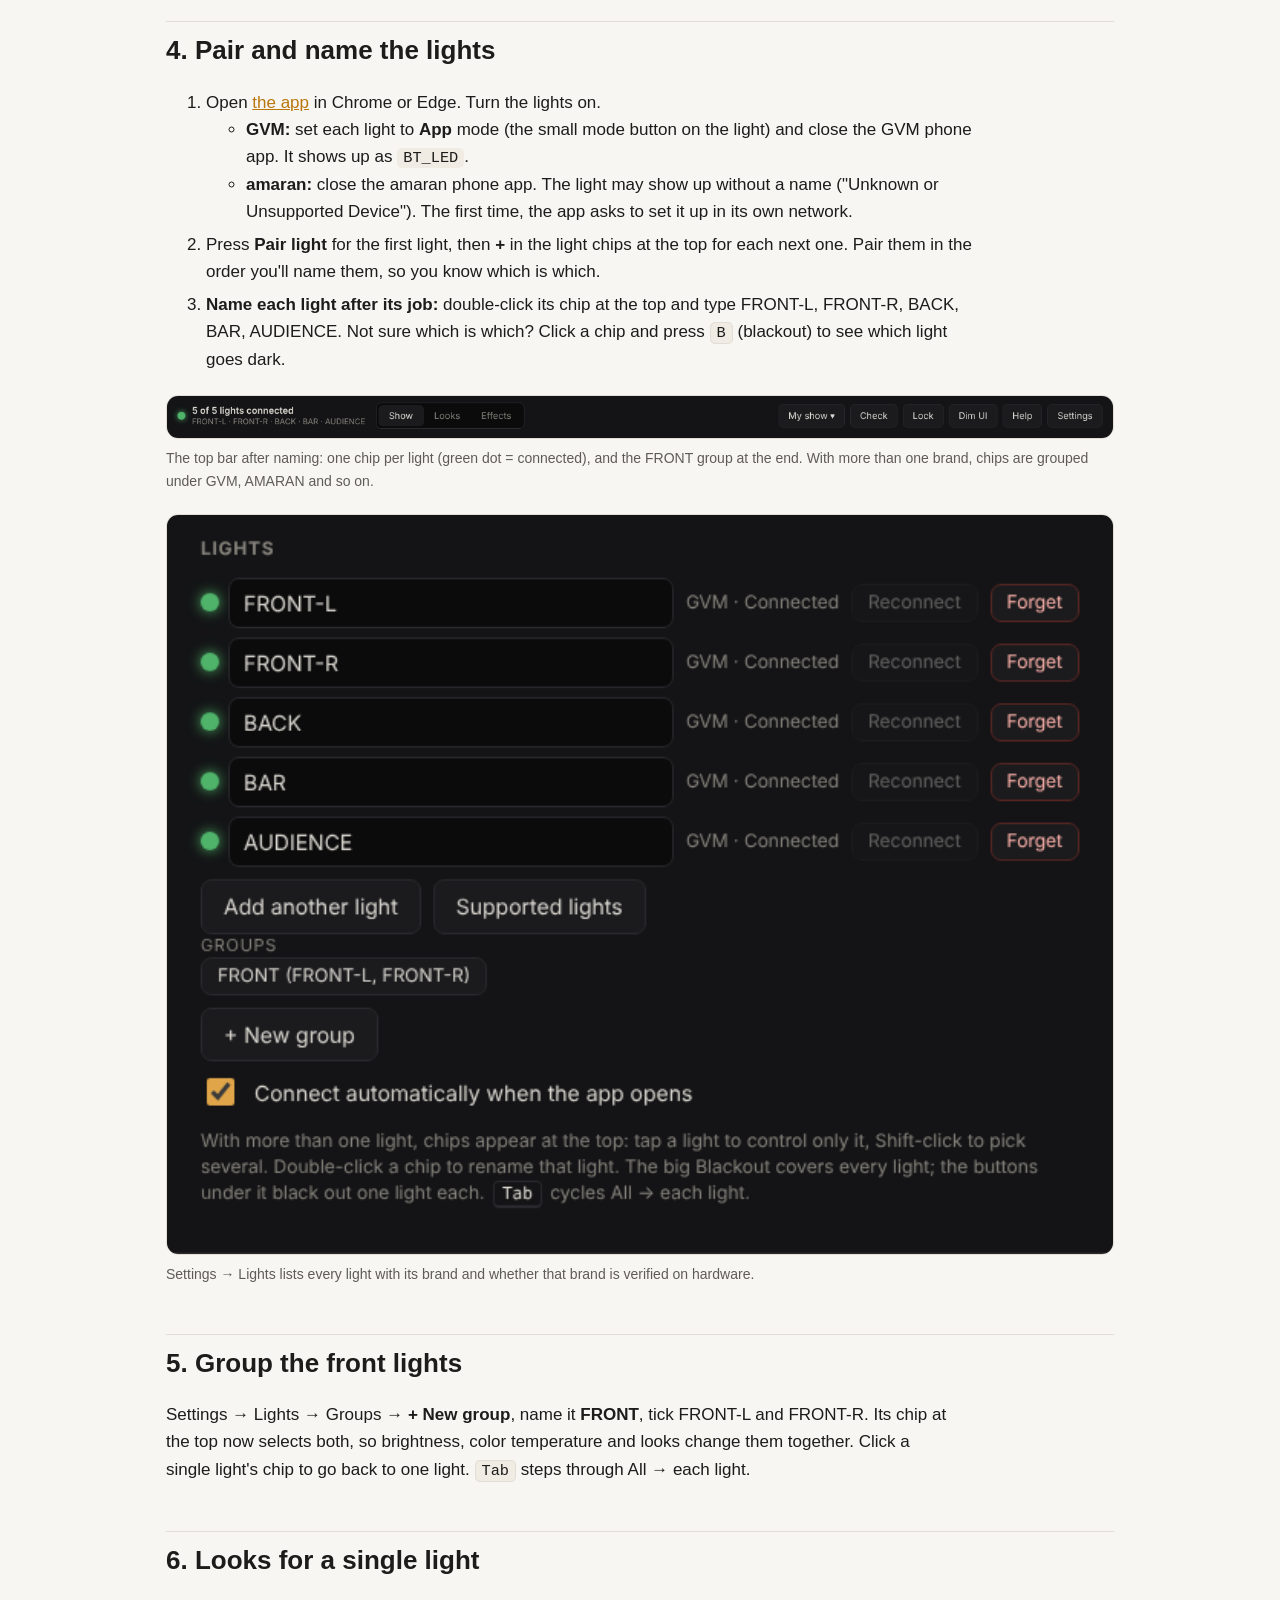
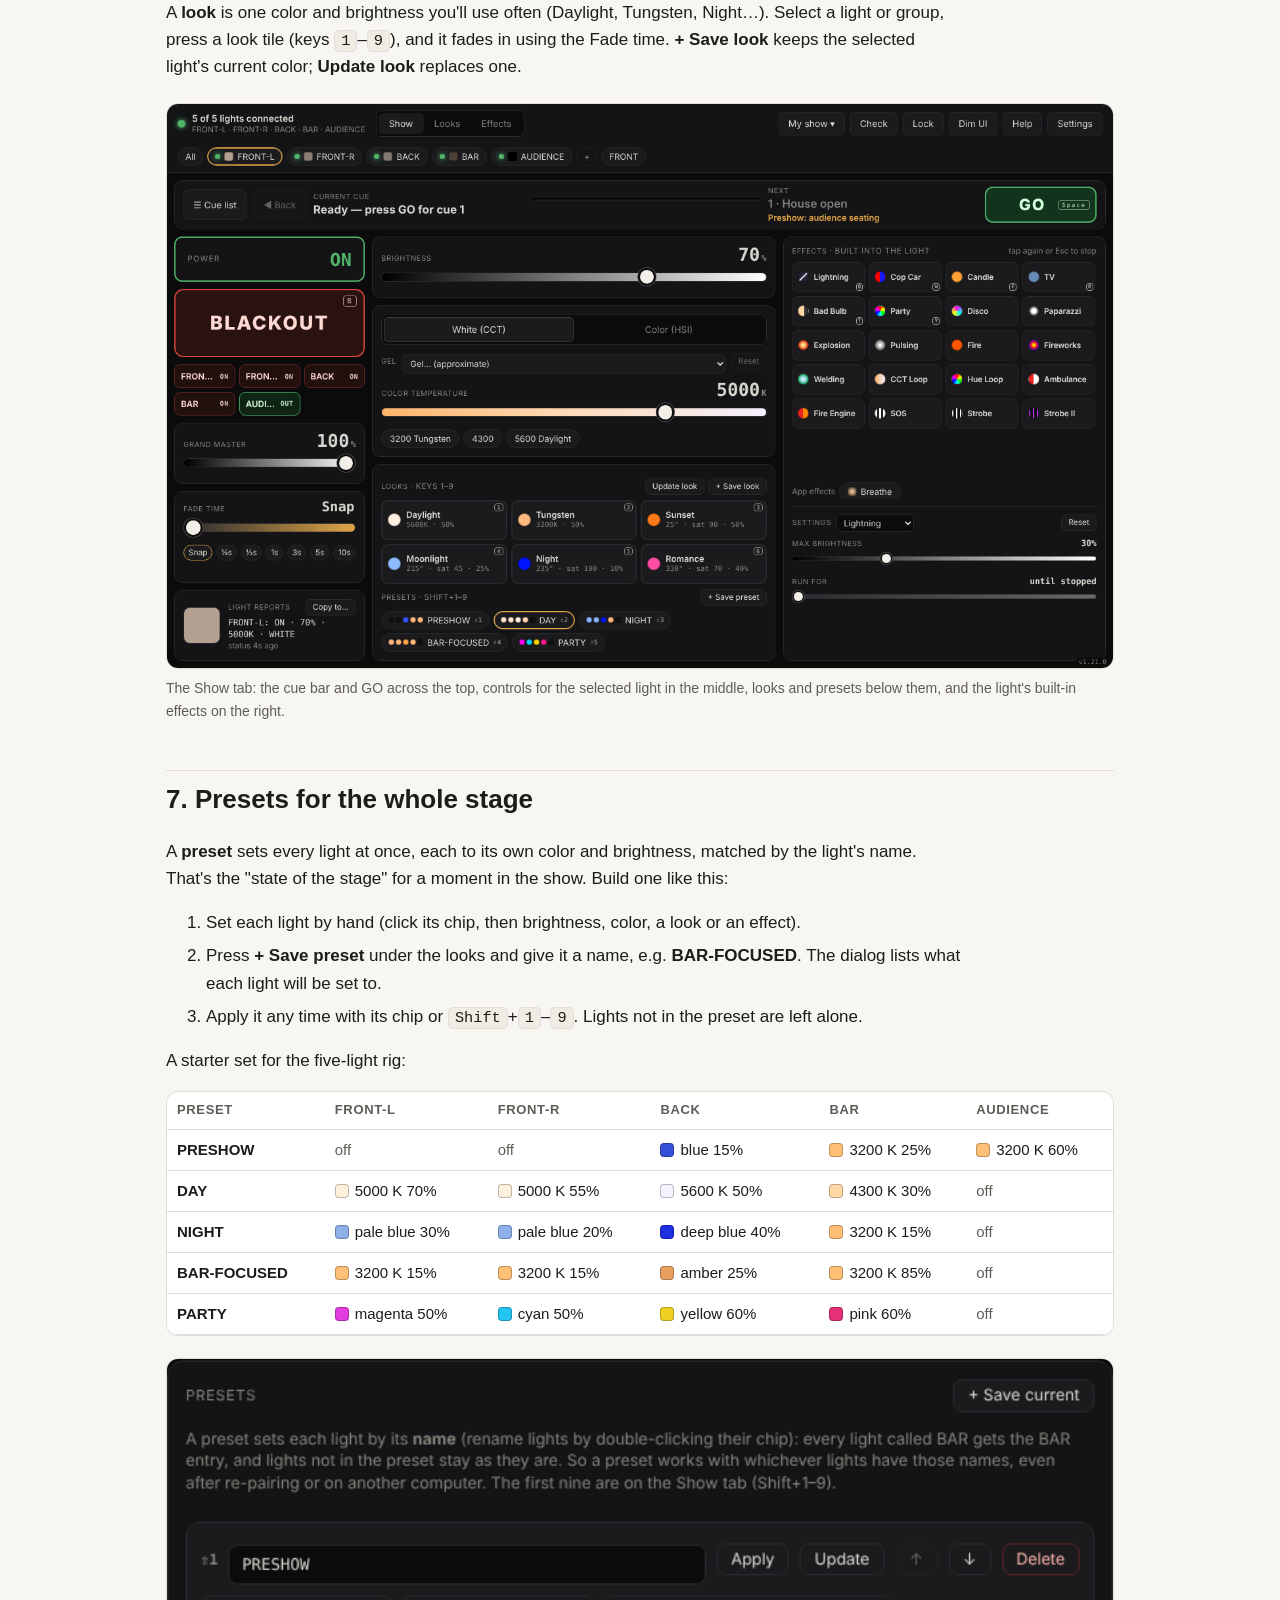
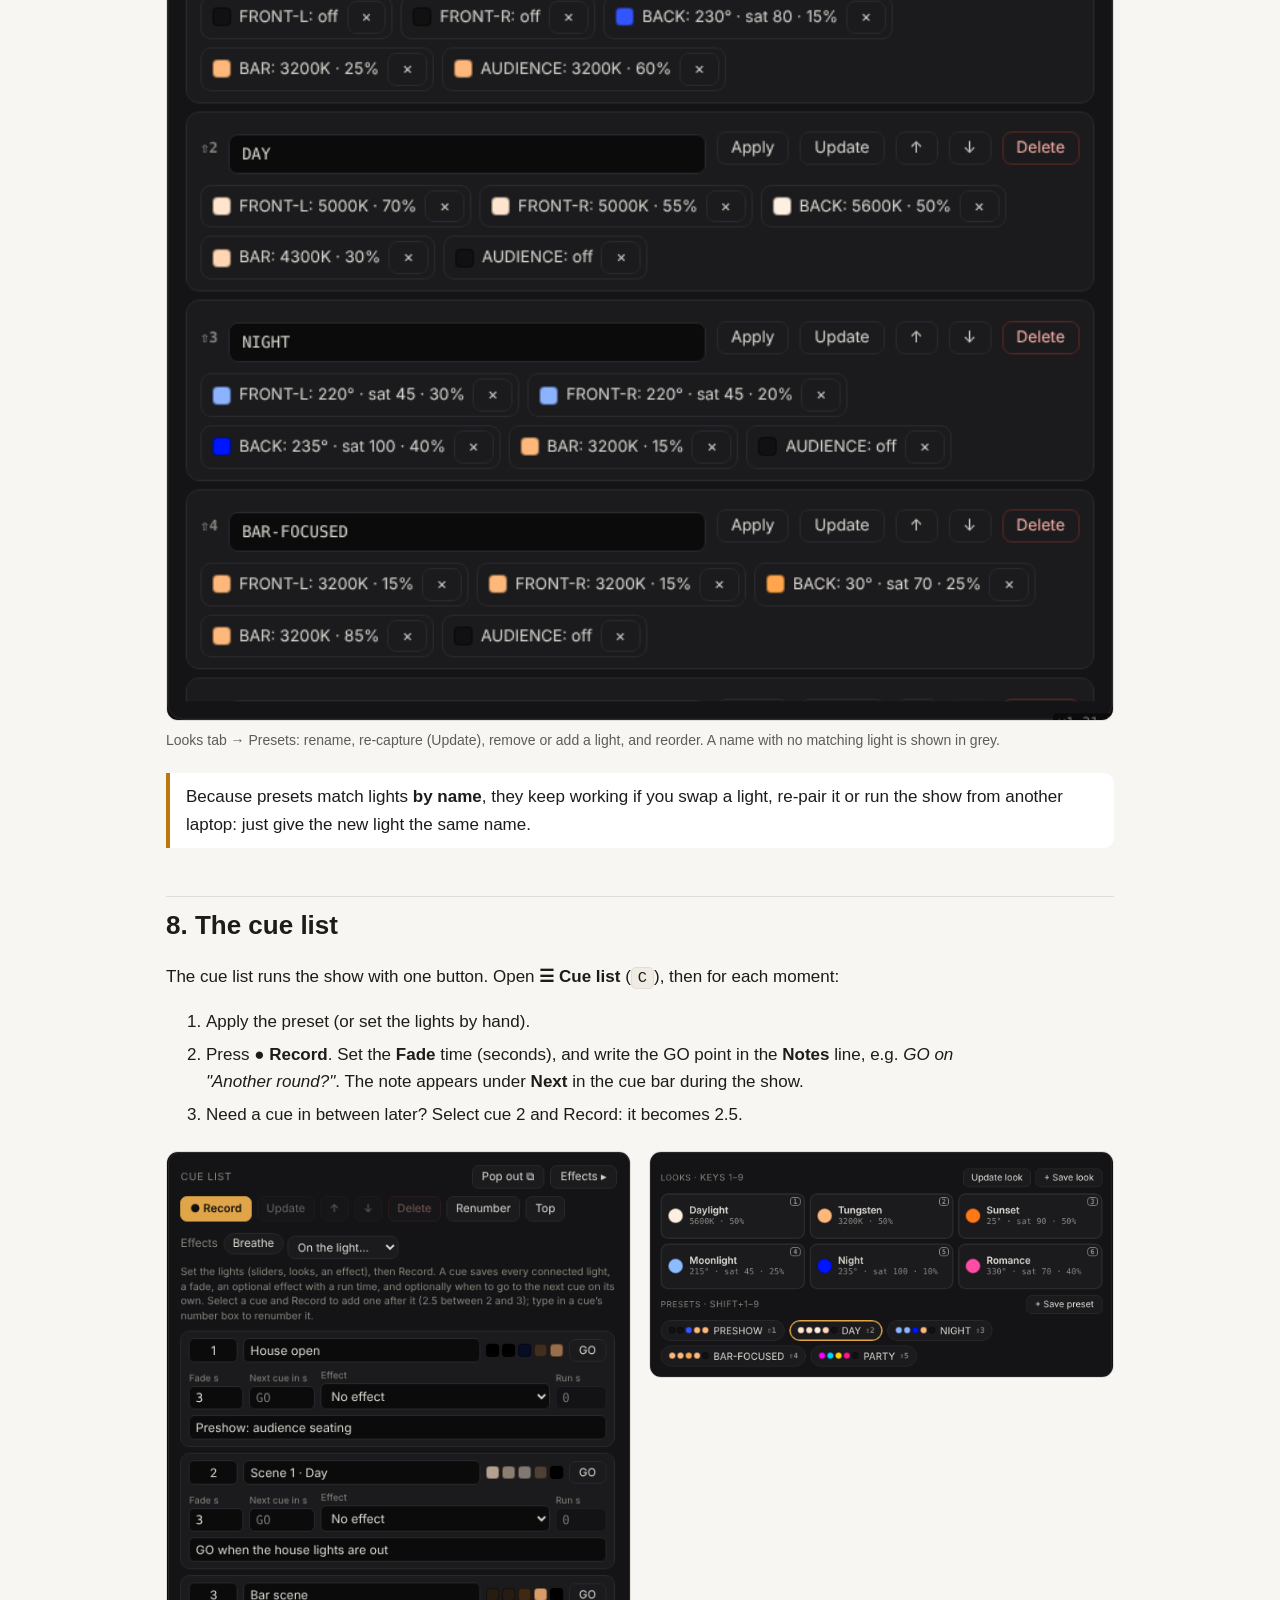
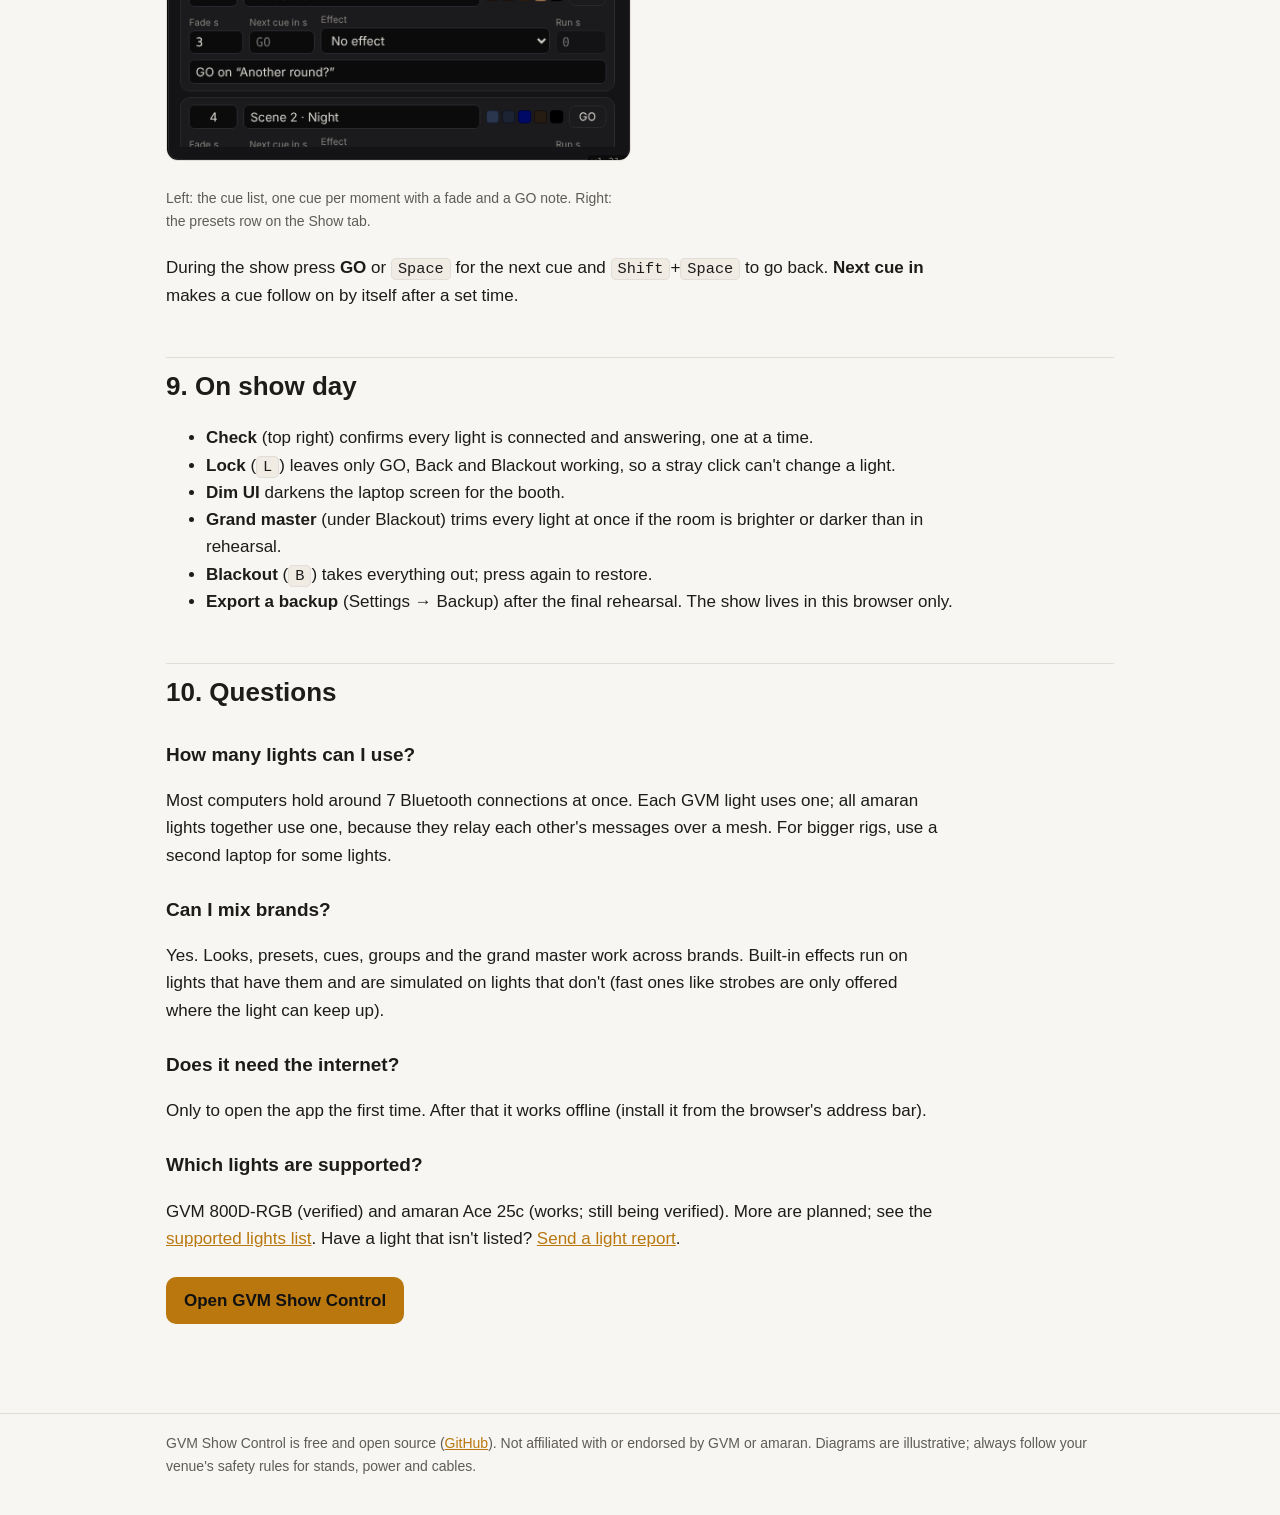
==== commit 1538257a: "Guide: lighting a small theatre for under $1,000" ====
--- a/web/guide/index.html
+++ b/web/guide/index.html
@@ -123,7 +123,8 @@
 <ul>
   <li><b>Three to six Bluetooth LED lights.</b> Supported today: the <b>GVM 800D-RGB</b> (verified) and the
     <b>amaran Ace 25c</b> (works, still being verified). Lights with color (RGB) give you the most looks; white-only
-    lights work for the front. The app's <a href="../">Supported lights</a> list (Settings → Lights) shows what's tested.</li>
+    lights work for the front. The app's <a href="../">Supported lights</a> list (Settings → Lights) shows what's tested.
+    Shopping on a budget? See <a href="under-1000/">Lighting a small theatre for under $1,000</a> for a full list with links.</li>
   <li><b>A light stand per light</b>, ideally 2–2.5&nbsp;m (7–8&nbsp;ft) tall, and a <b>sandbag</b> on each one.</li>
   <li><b>A laptop</b> with Google Chrome or Microsoft Edge (Web Bluetooth). Windows, macOS, ChromeOS or Android.
     Not iPhone/iPad: Safari doesn't support Web Bluetooth.</li>
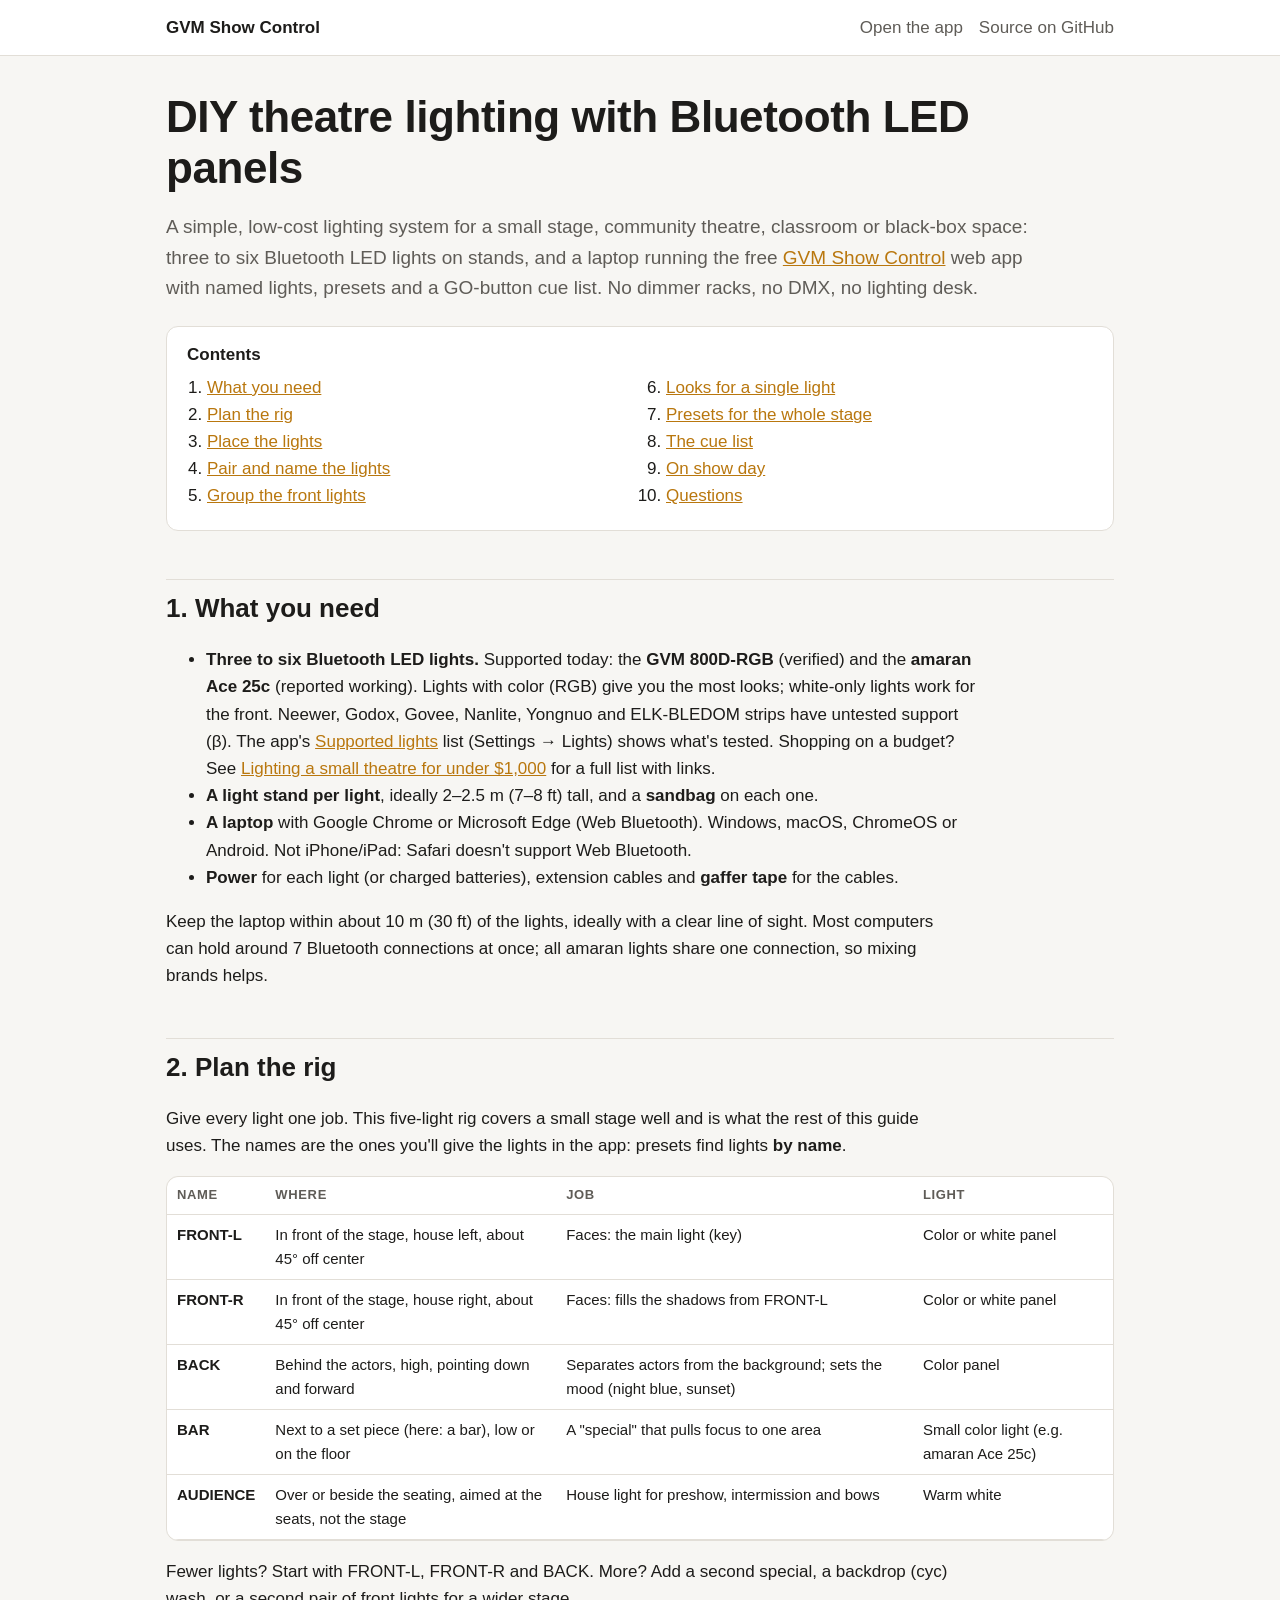
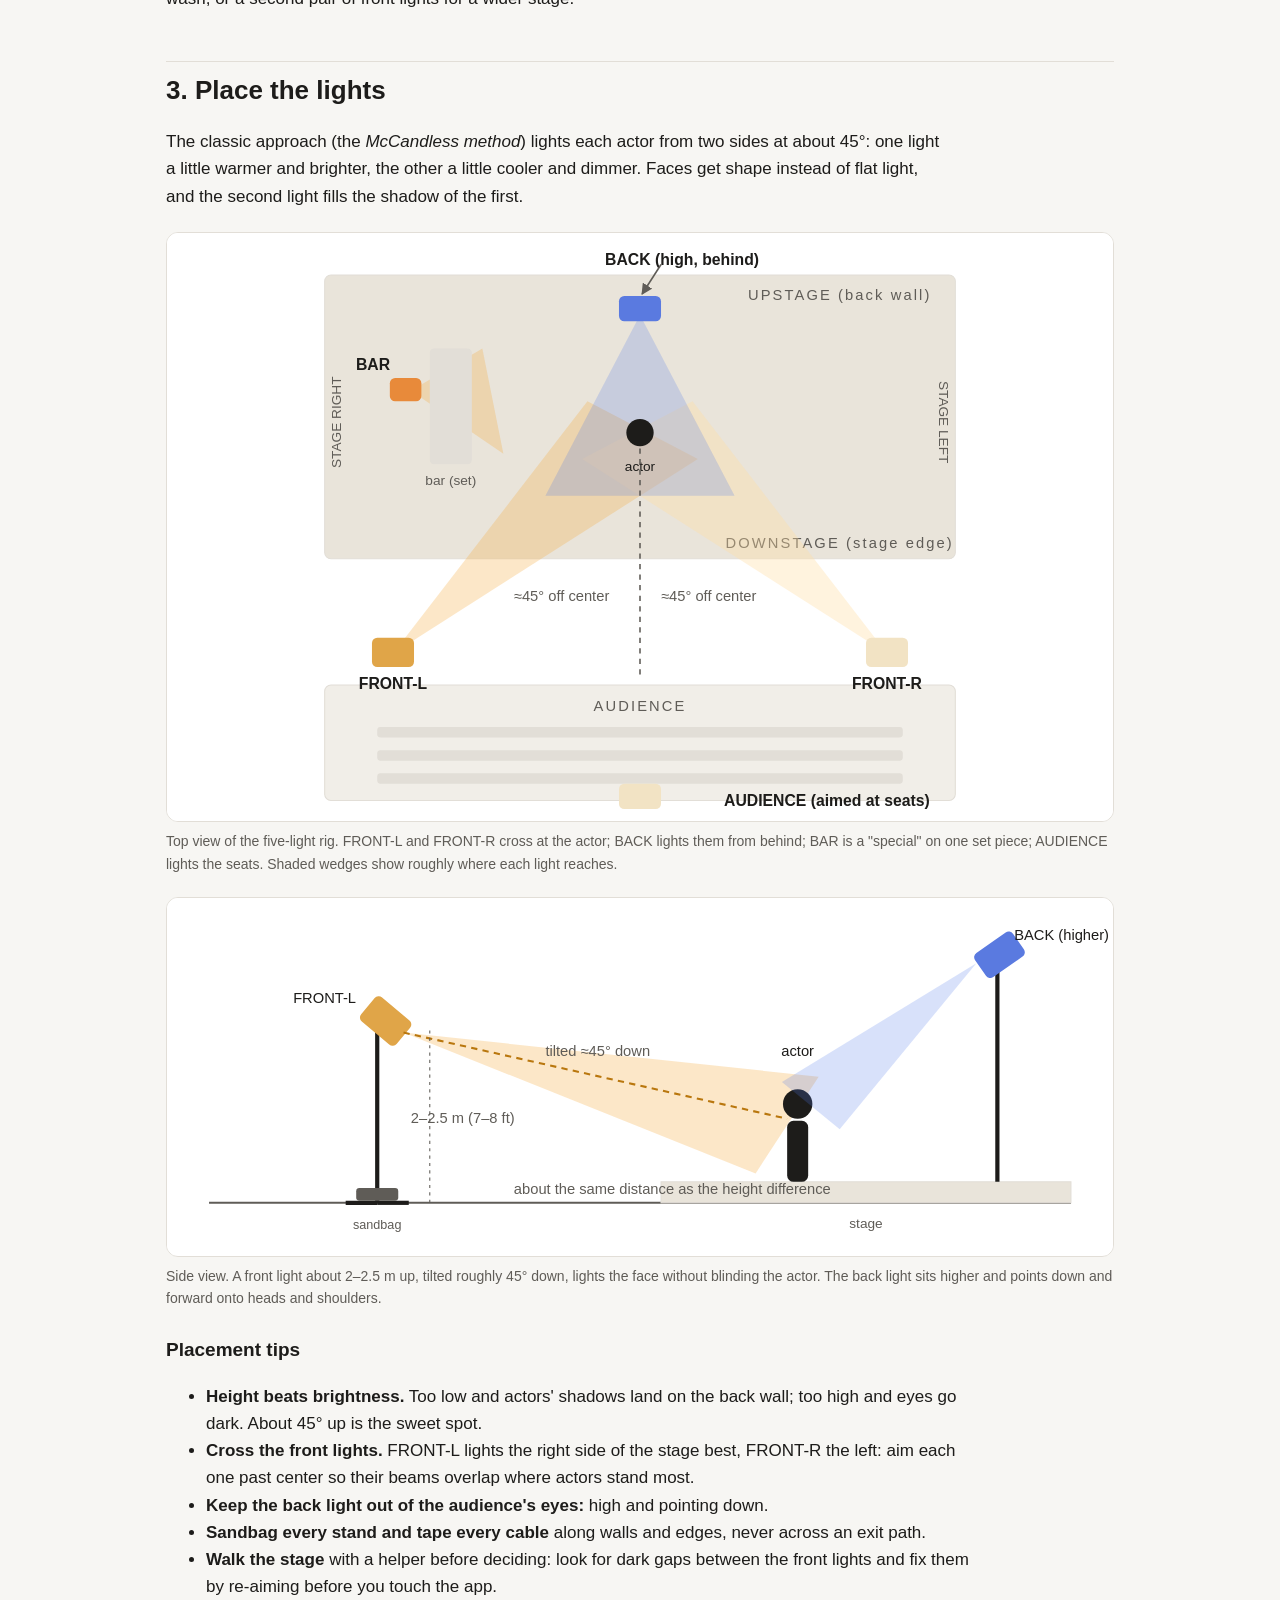
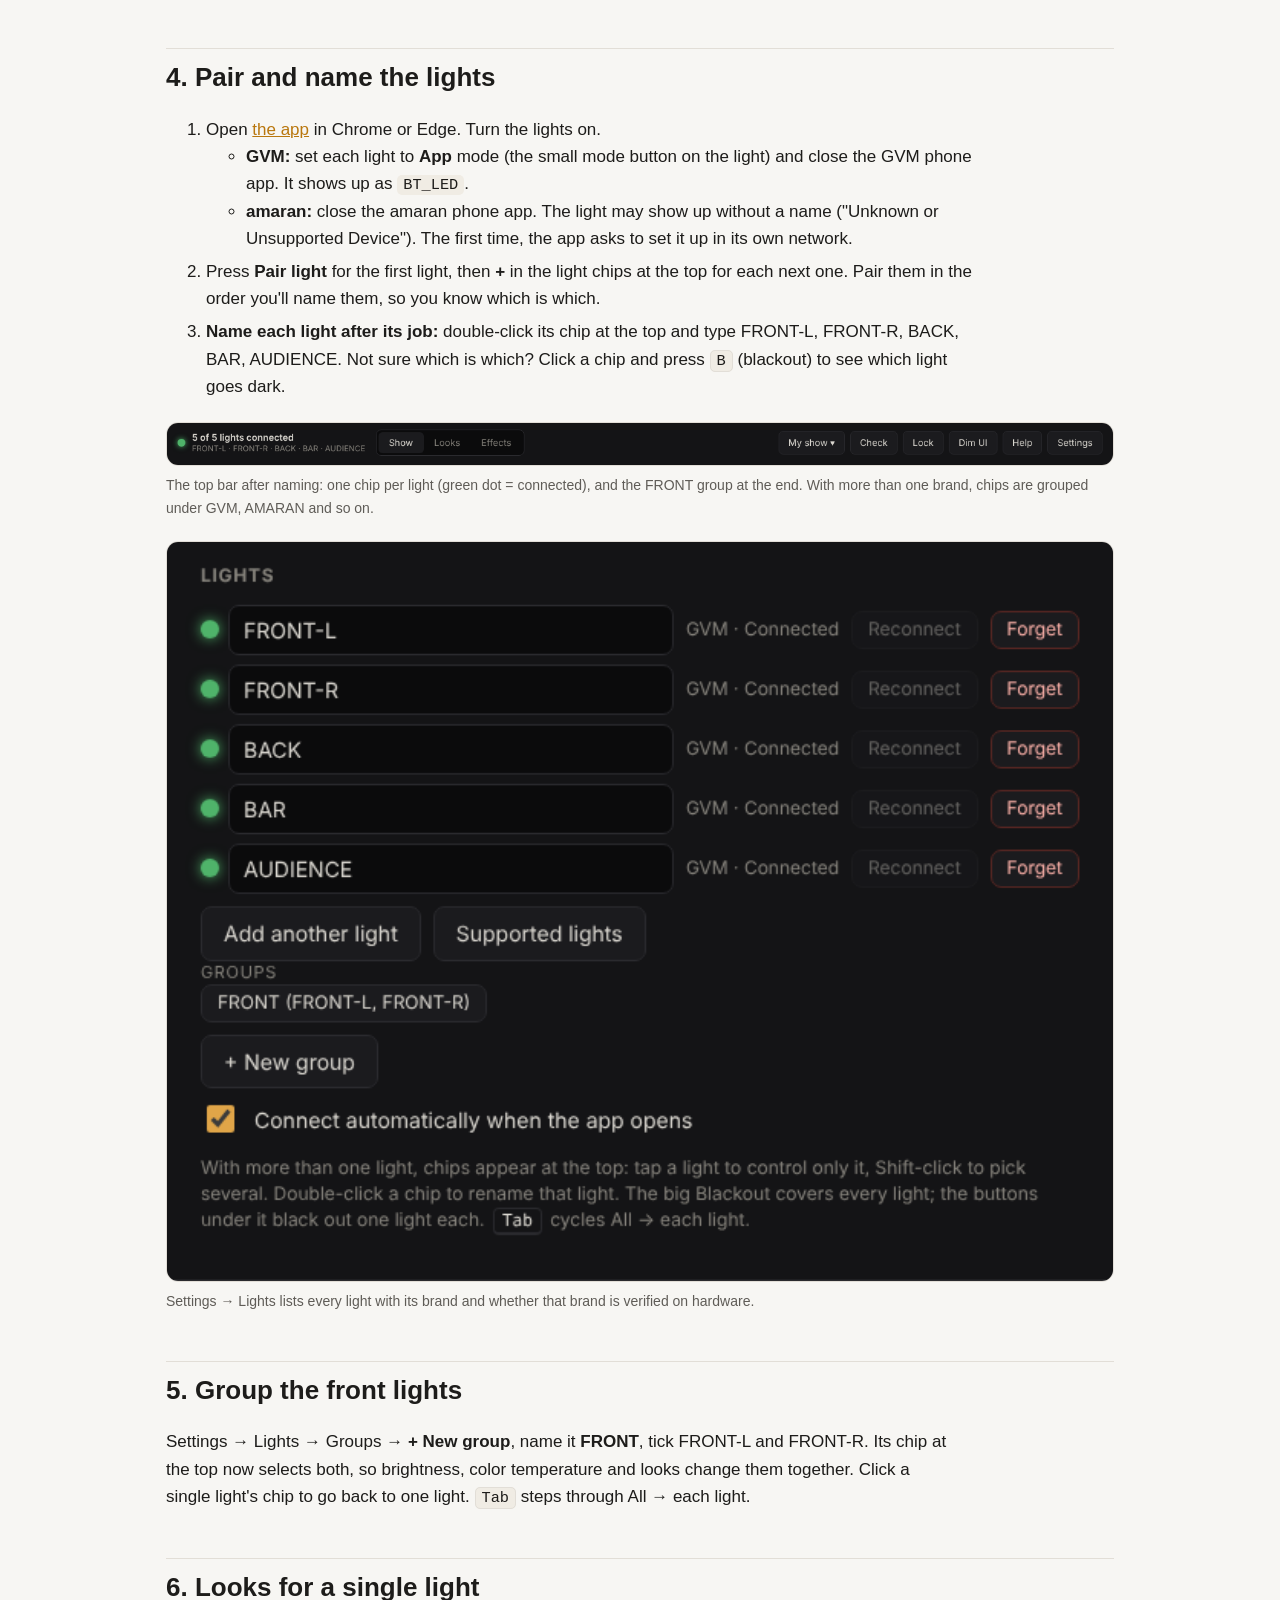
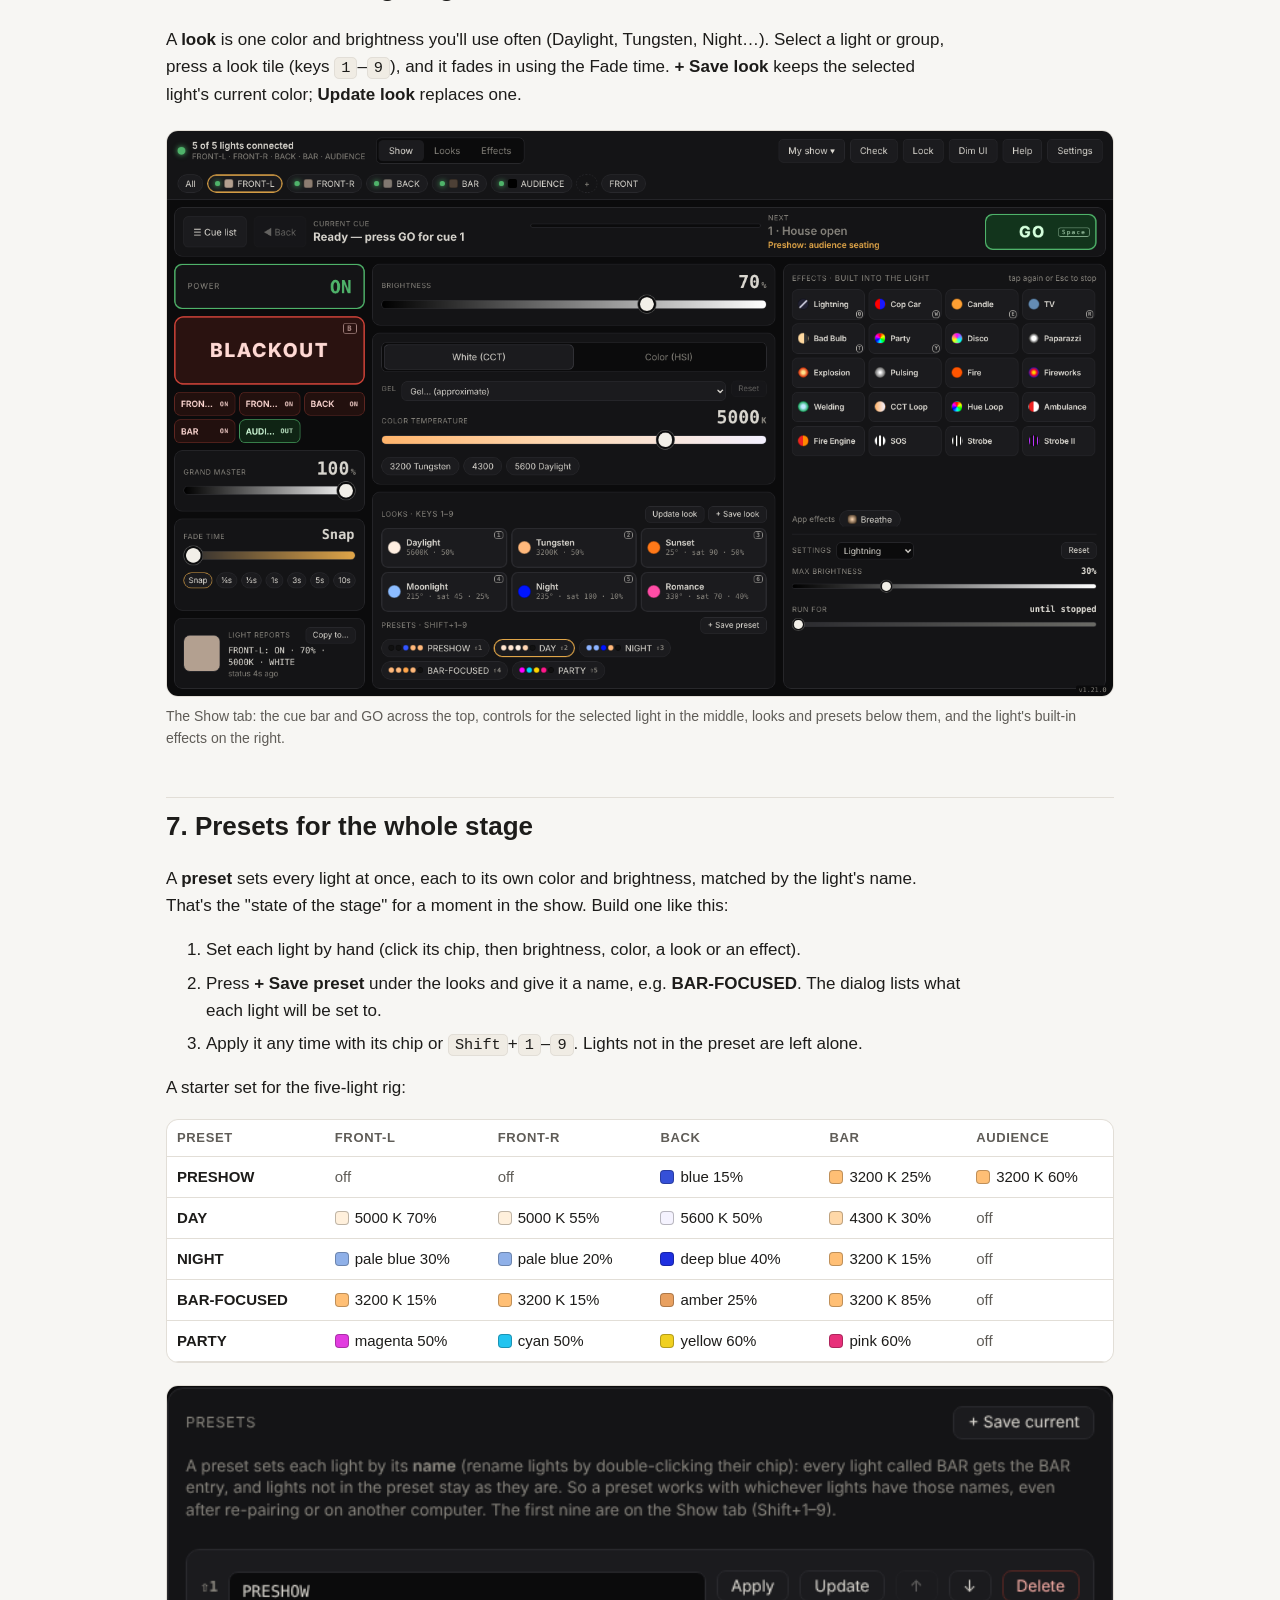
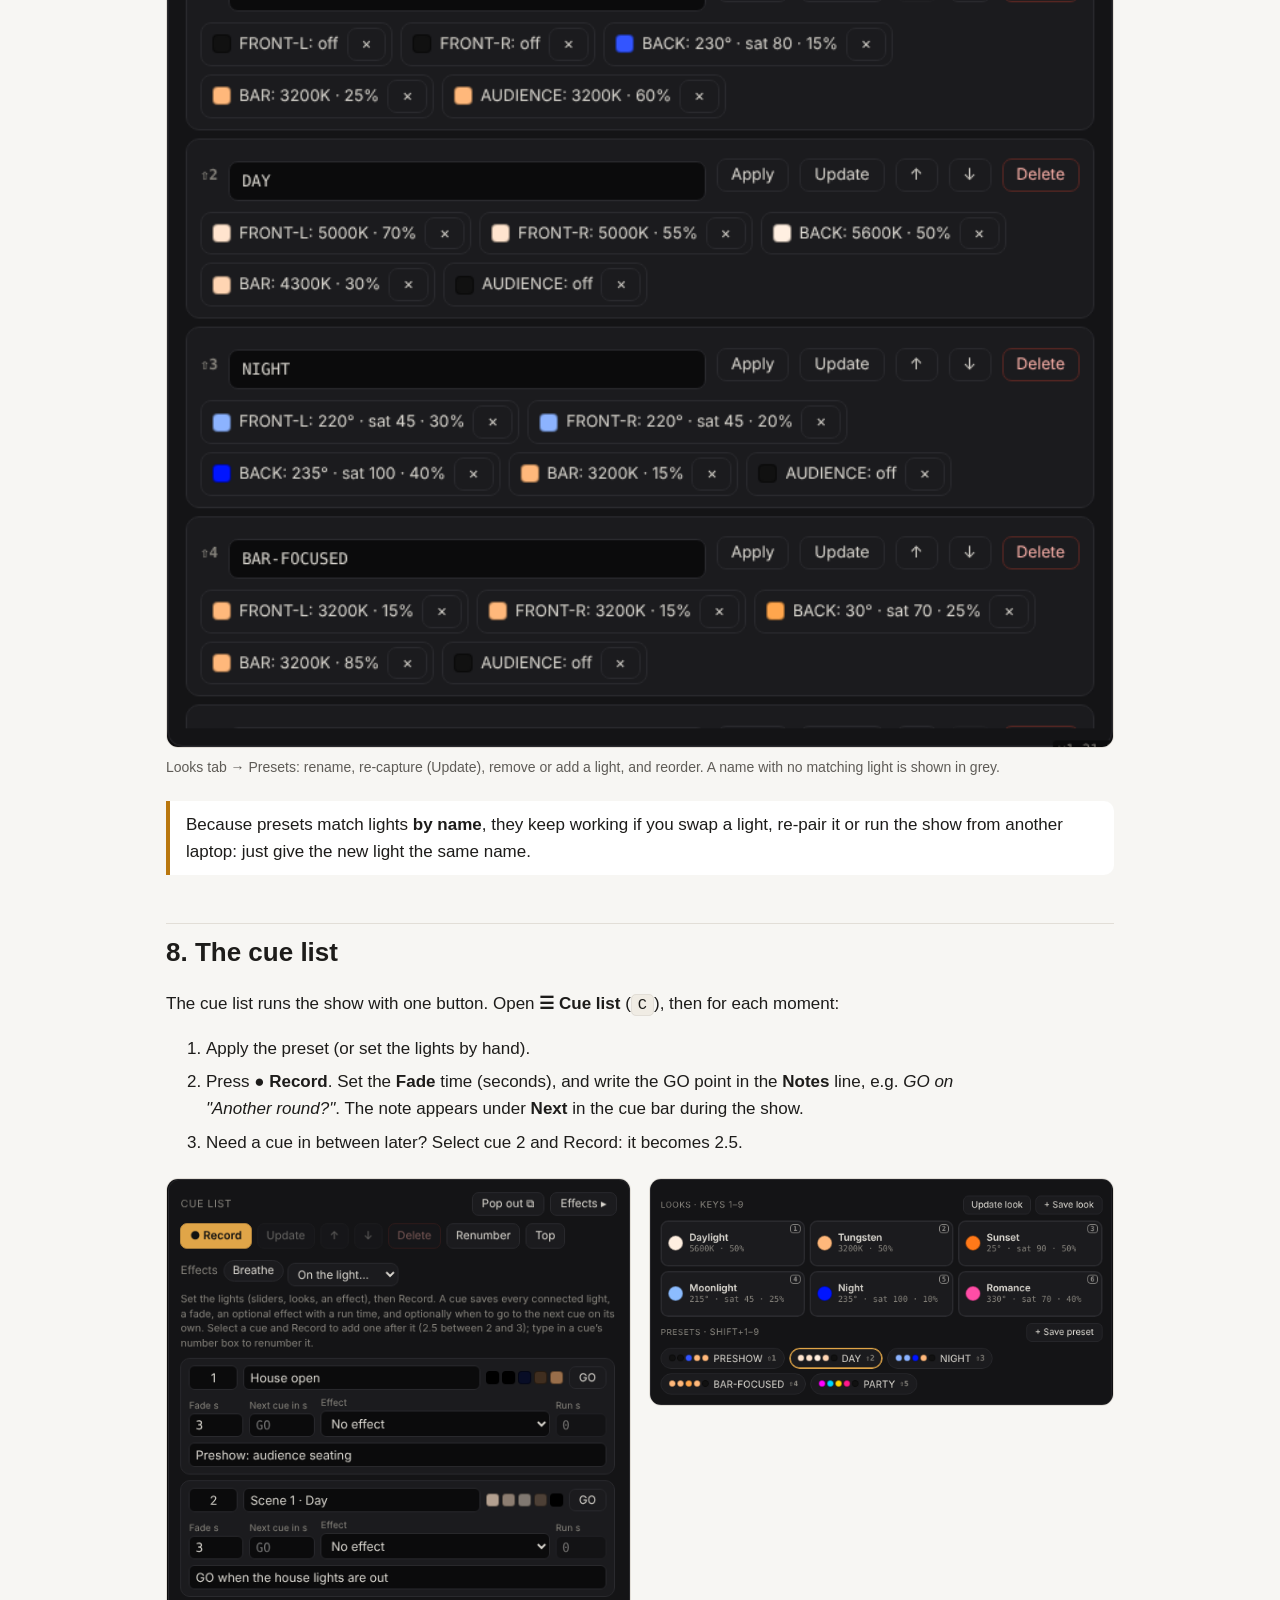
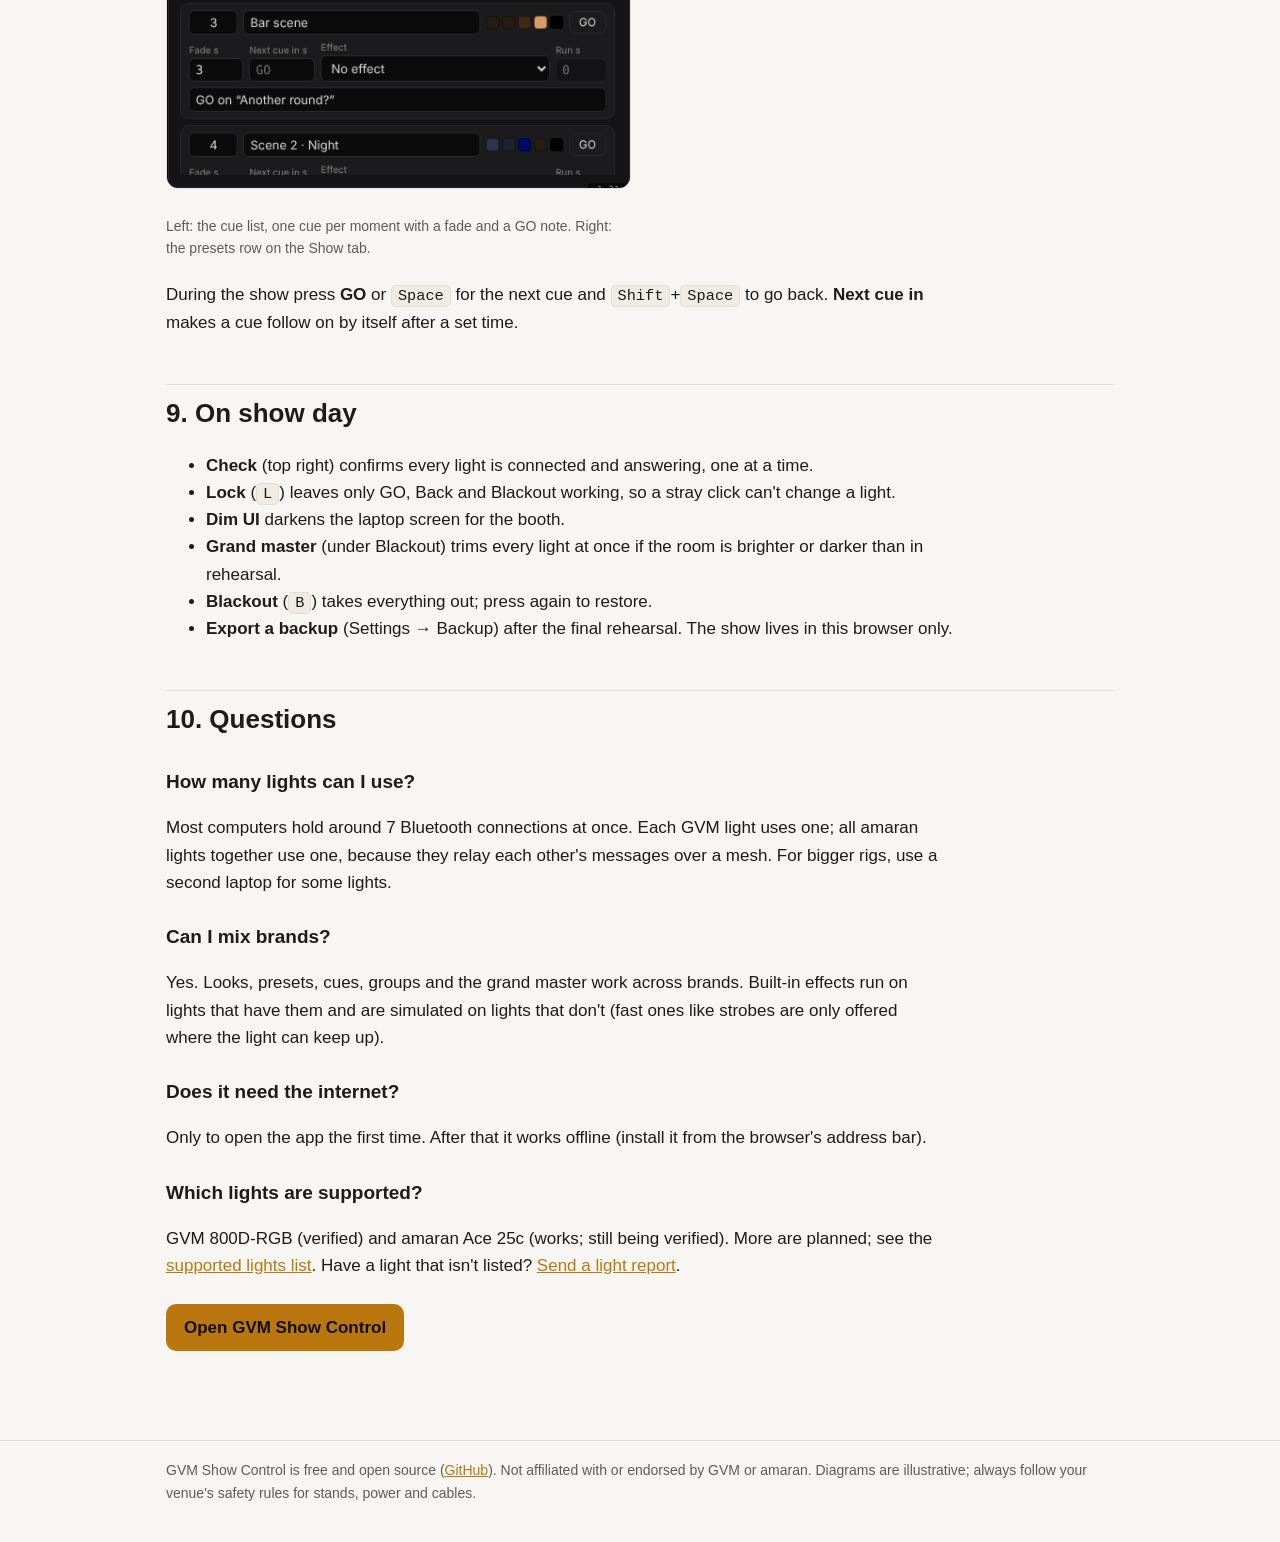
==== commit a6e20d57: "Untested drivers: Neewer, Godox, RGB strips, Govee, Nanlite, Yongnuo" ====
--- a/web/guide/index.html
+++ b/web/guide/index.html
@@ -122,8 +122,9 @@
 <h2 id="what-you-need">1. What you need</h2>
 <ul>
   <li><b>Three to six Bluetooth LED lights.</b> Supported today: the <b>GVM 800D-RGB</b> (verified) and the
-    <b>amaran Ace 25c</b> (works, still being verified). Lights with color (RGB) give you the most looks; white-only
-    lights work for the front. The app's <a href="../">Supported lights</a> list (Settings → Lights) shows what's tested.
+    <b>amaran Ace 25c</b> (reported working). Lights with color (RGB) give you the most looks; white-only
+    lights work for the front. Neewer, Godox, Govee, Nanlite, Yongnuo and ELK-BLEDOM strips have untested support (β).
+    The app's <a href="../">Supported lights</a> list (Settings → Lights) shows what's tested.
     Shopping on a budget? See <a href="under-1000/">Lighting a small theatre for under $1,000</a> for a full list with links.</li>
   <li><b>A light stand per light</b>, ideally 2–2.5&nbsp;m (7–8&nbsp;ft) tall, and a <b>sandbag</b> on each one.</li>
   <li><b>A laptop</b> with Google Chrome or Microsoft Edge (Web Bluetooth). Windows, macOS, ChromeOS or Android.
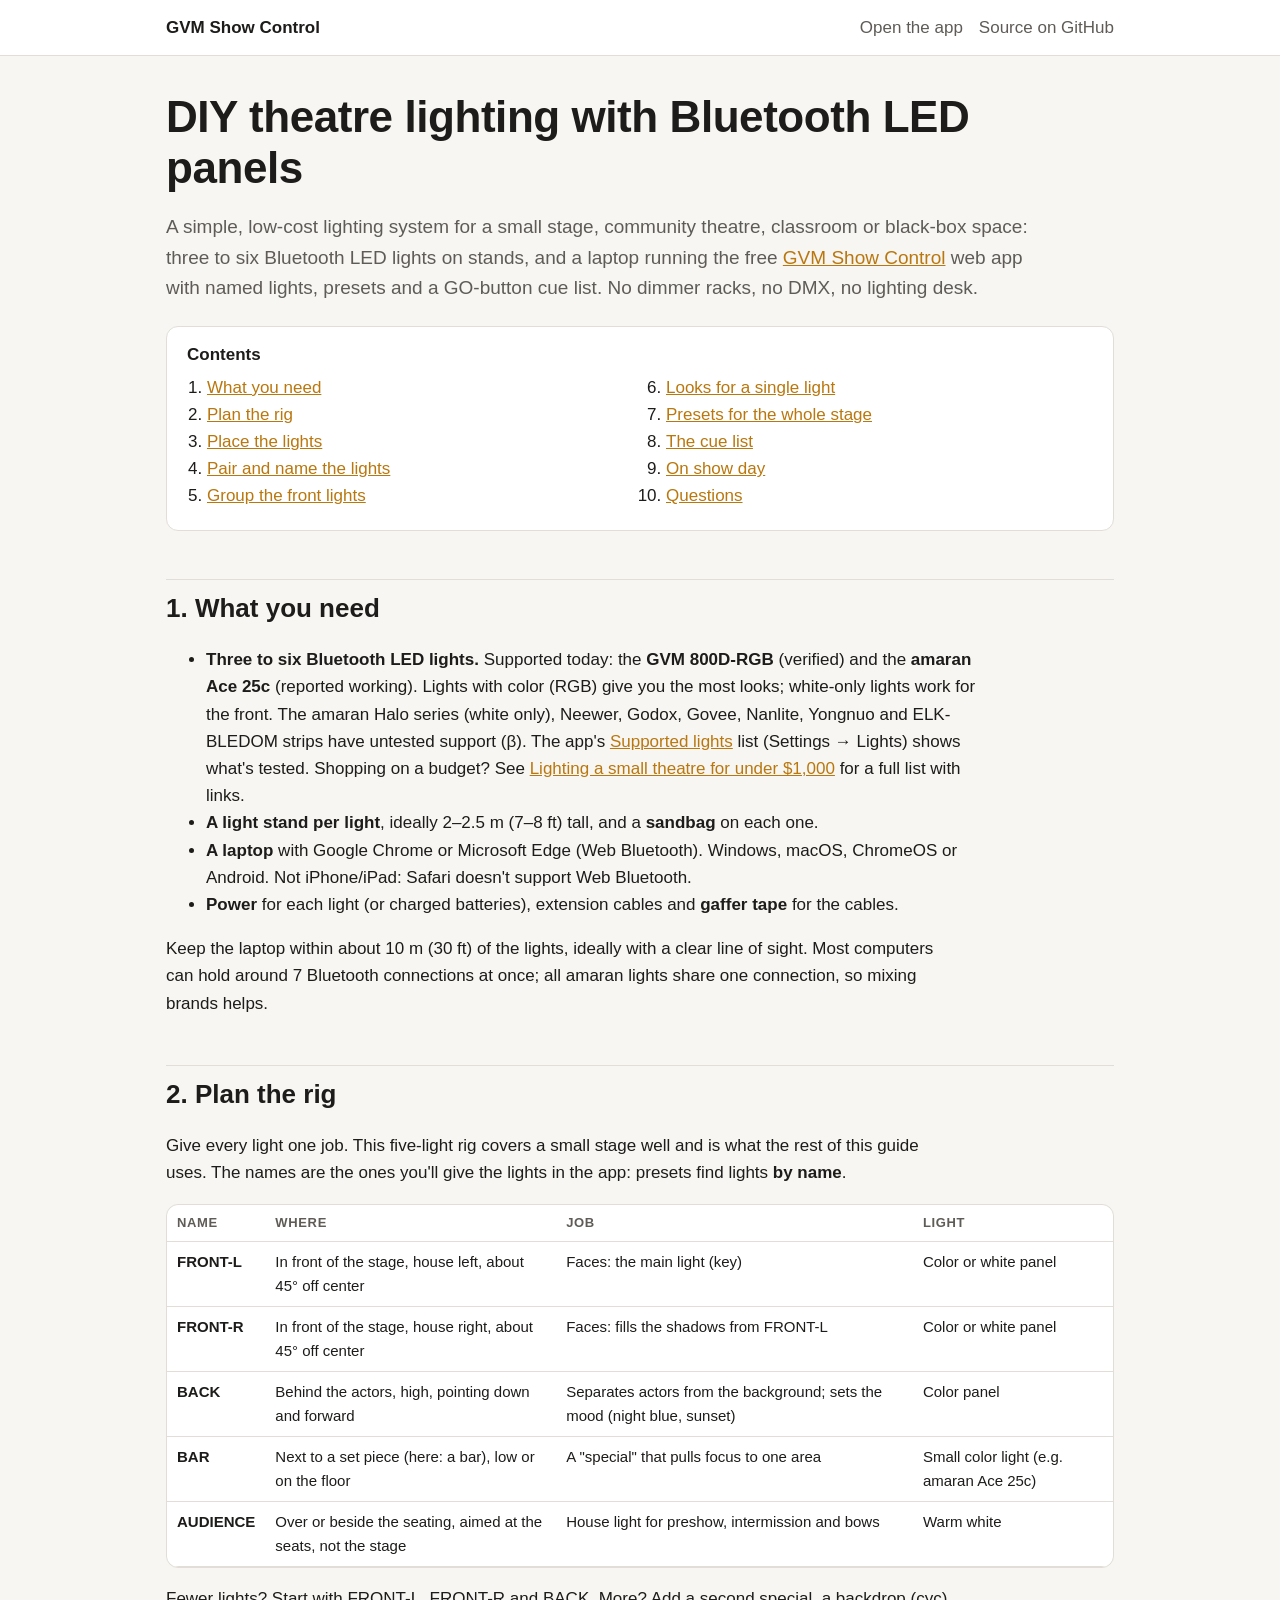
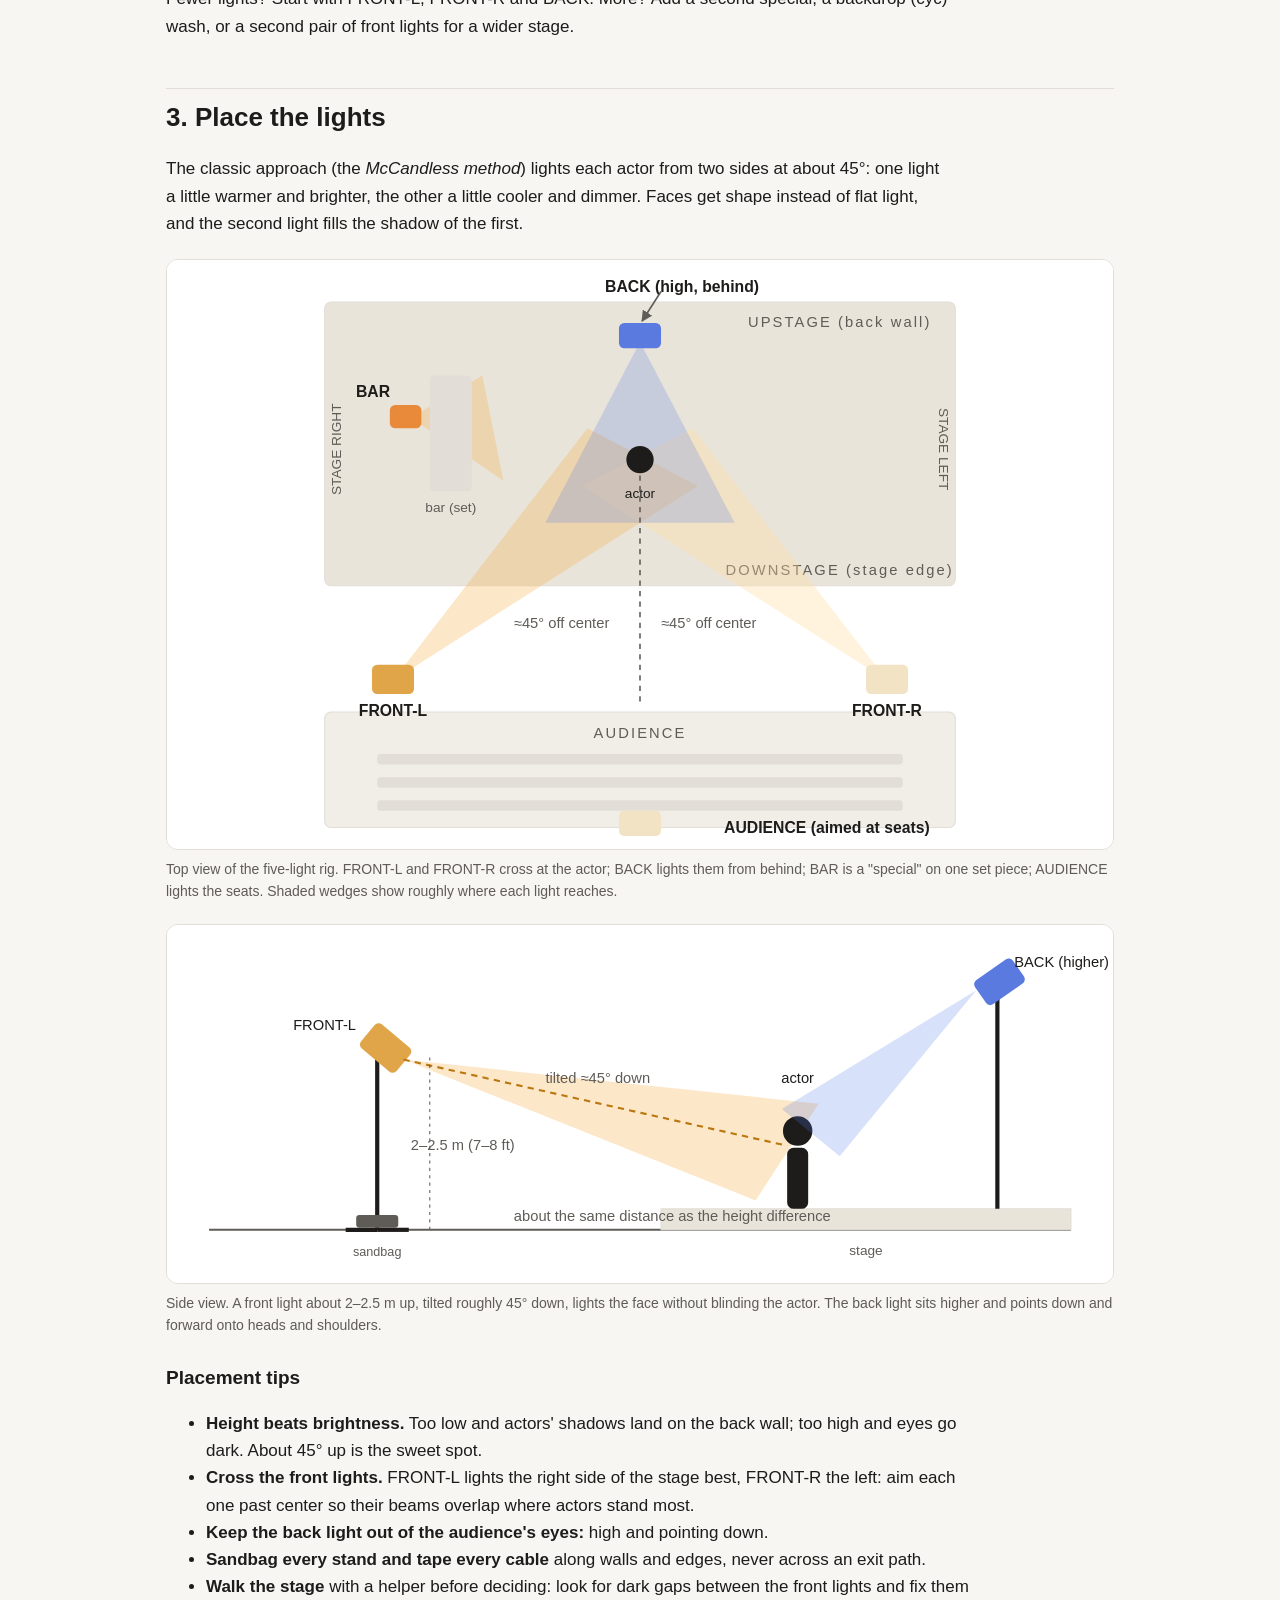
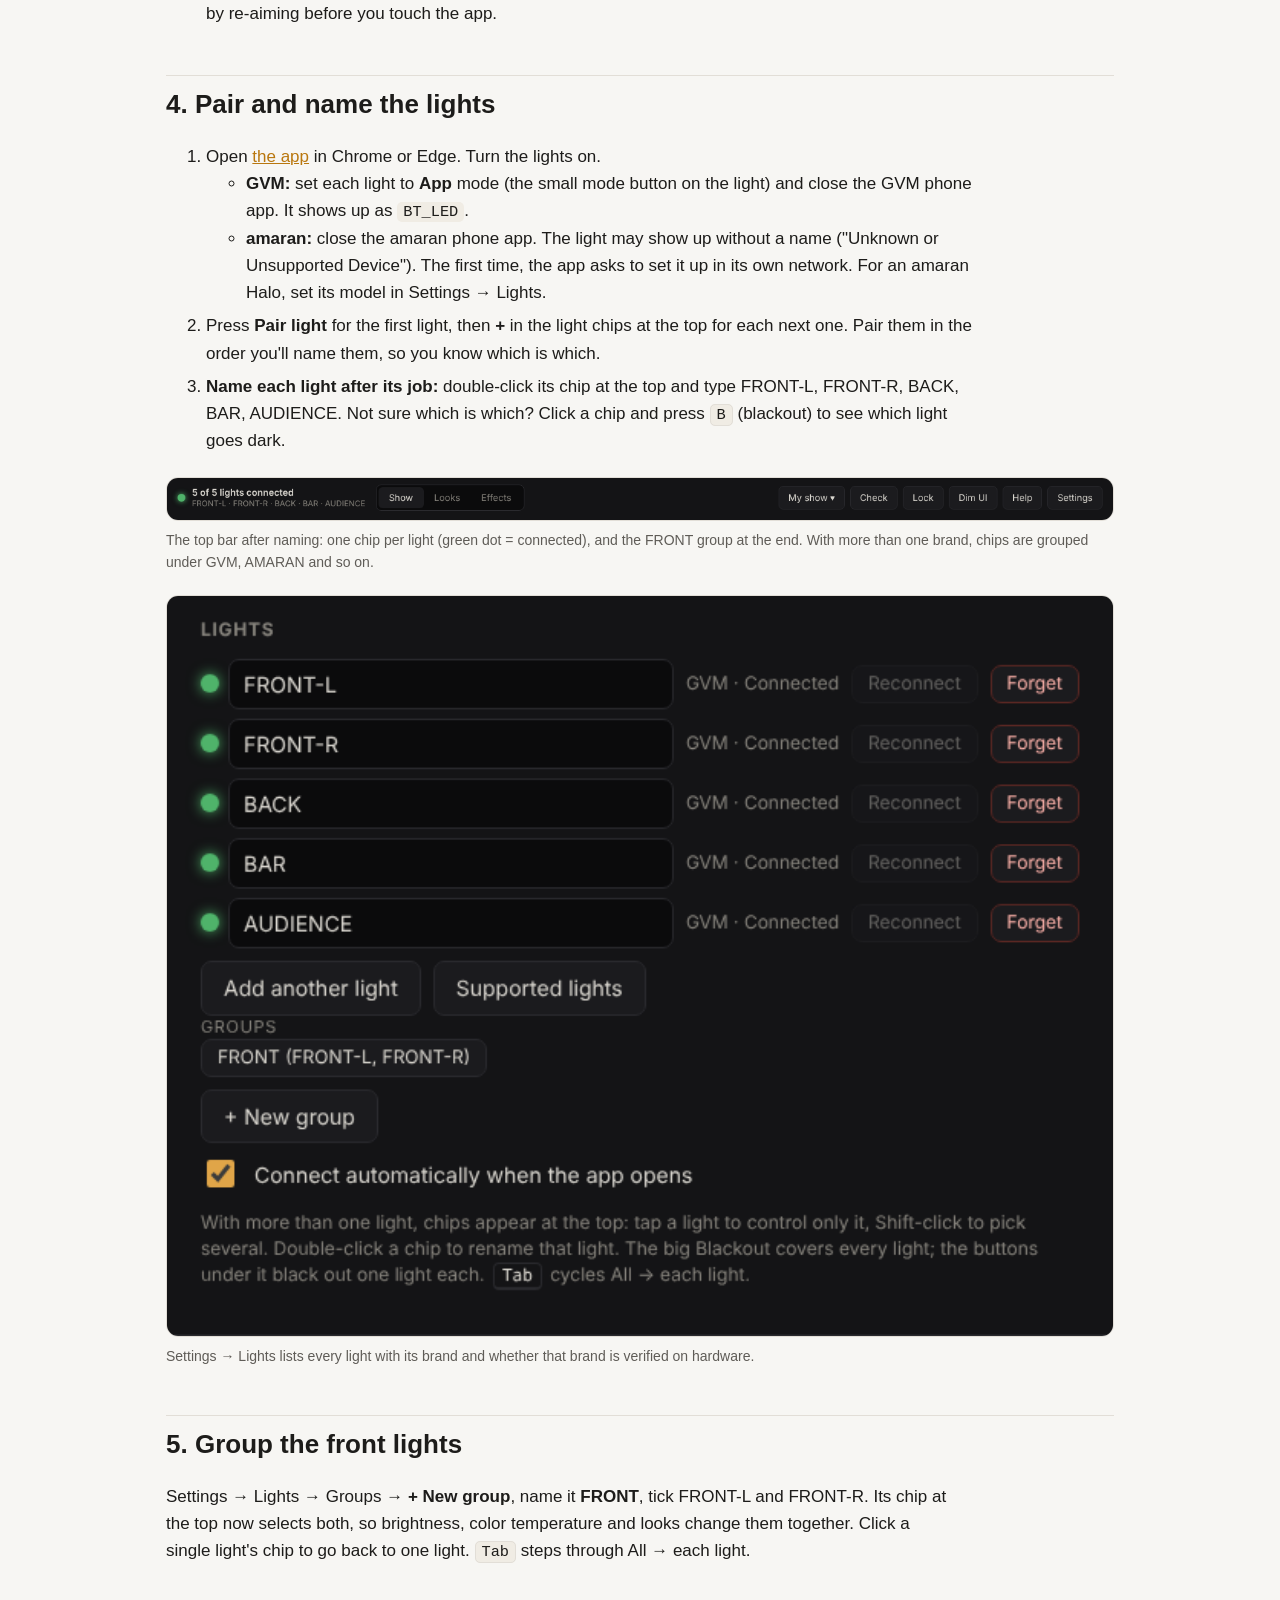
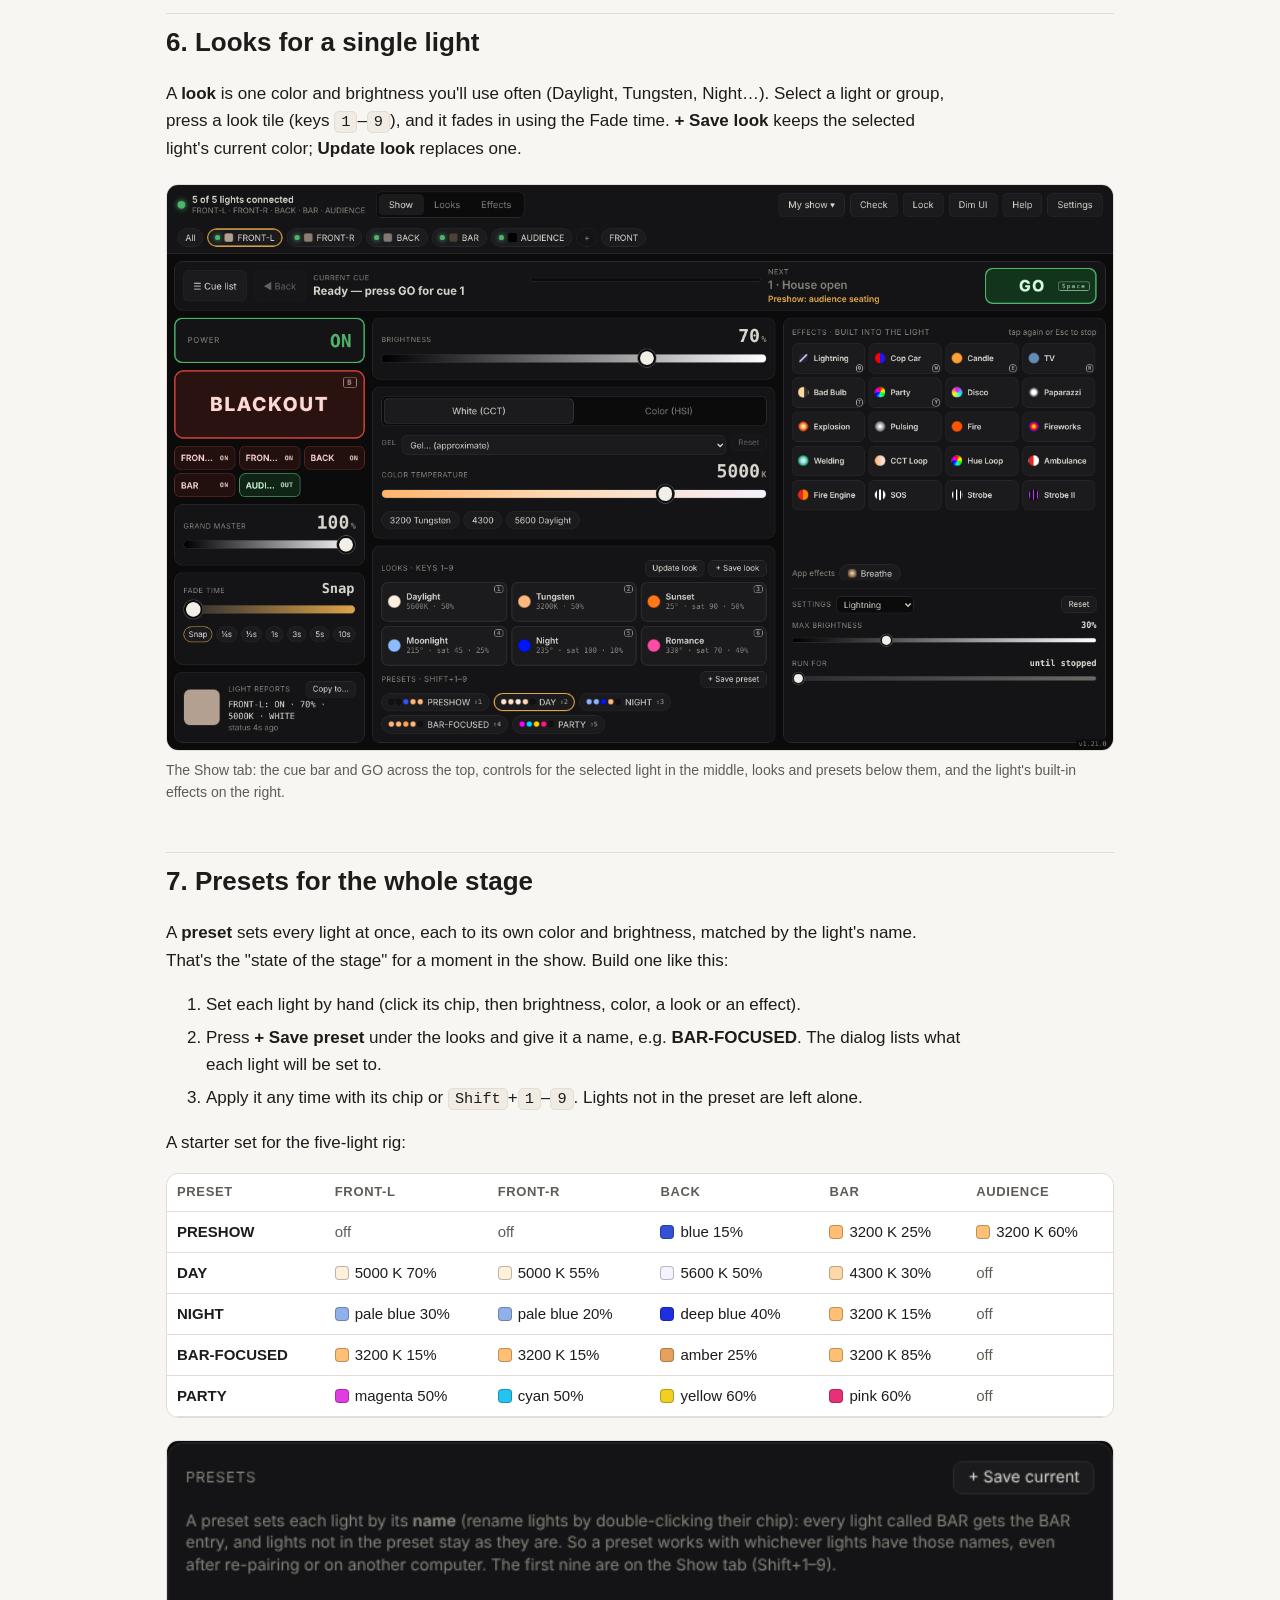
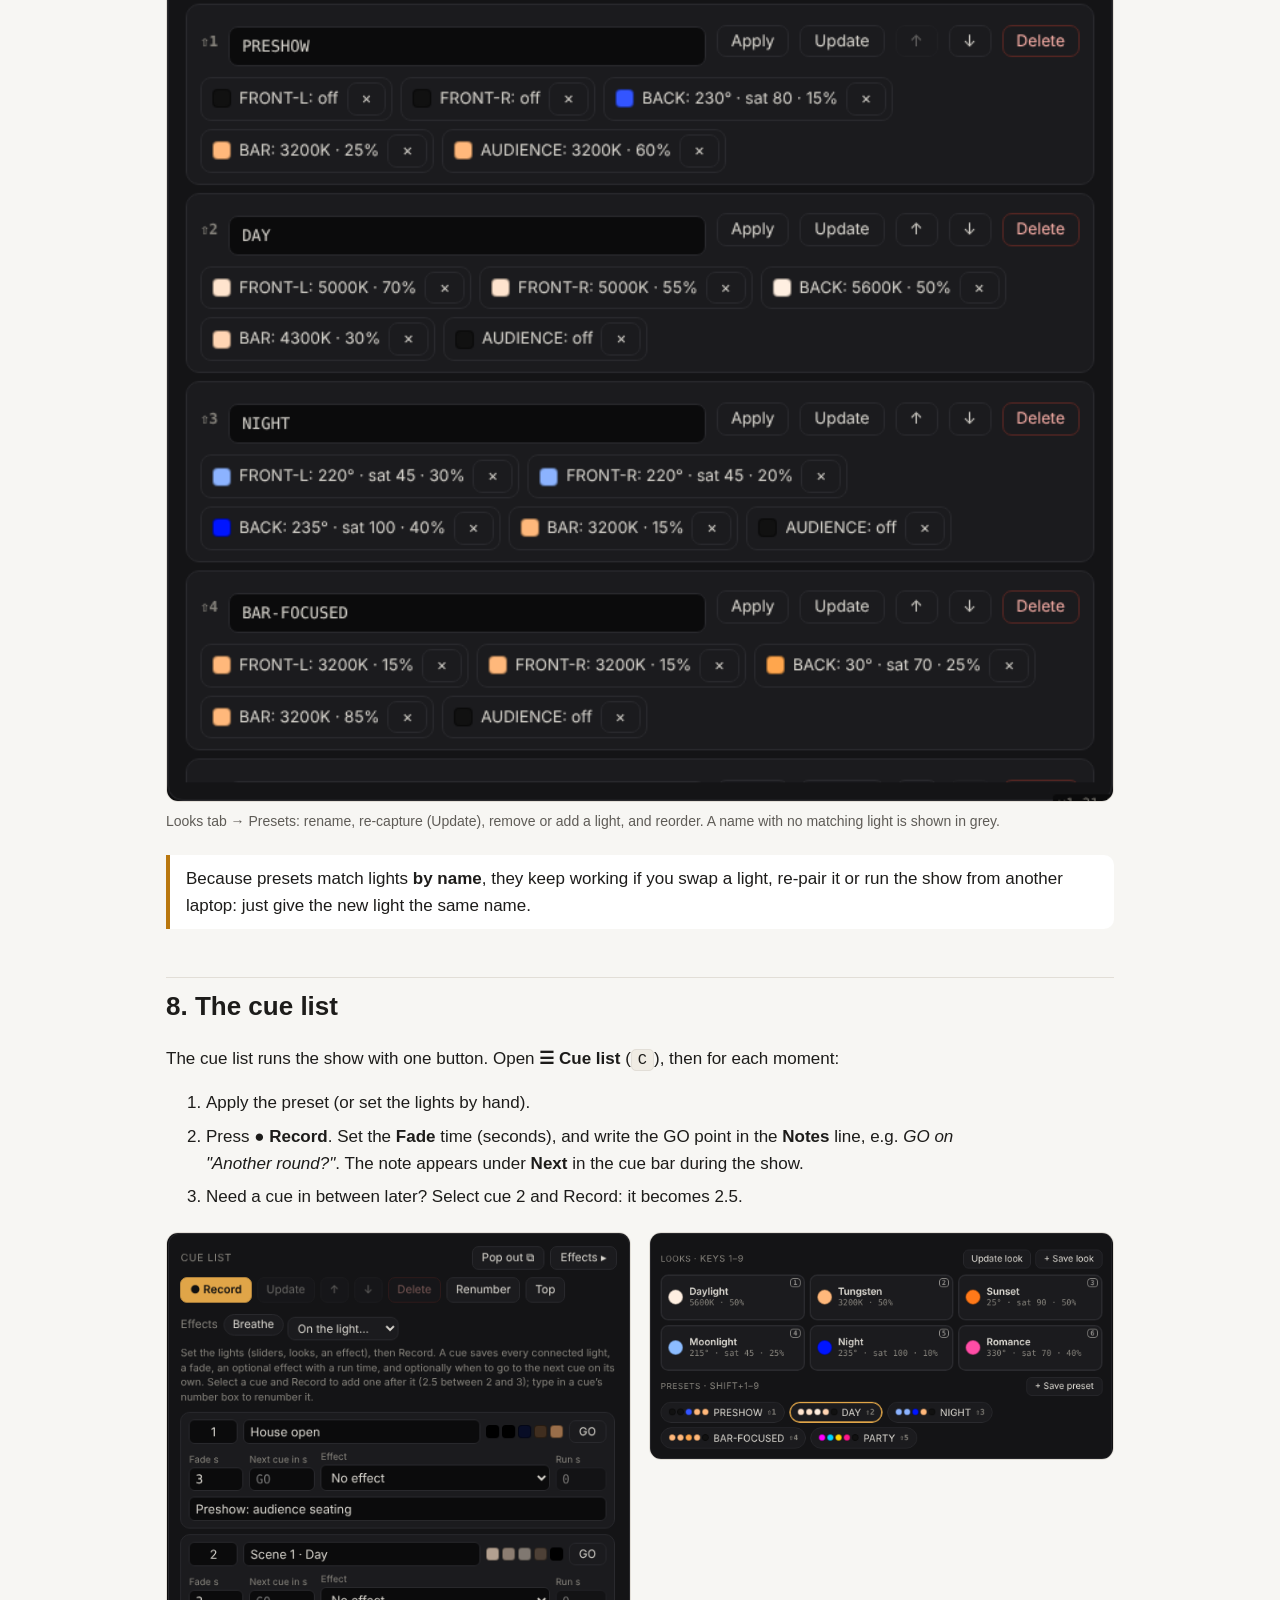
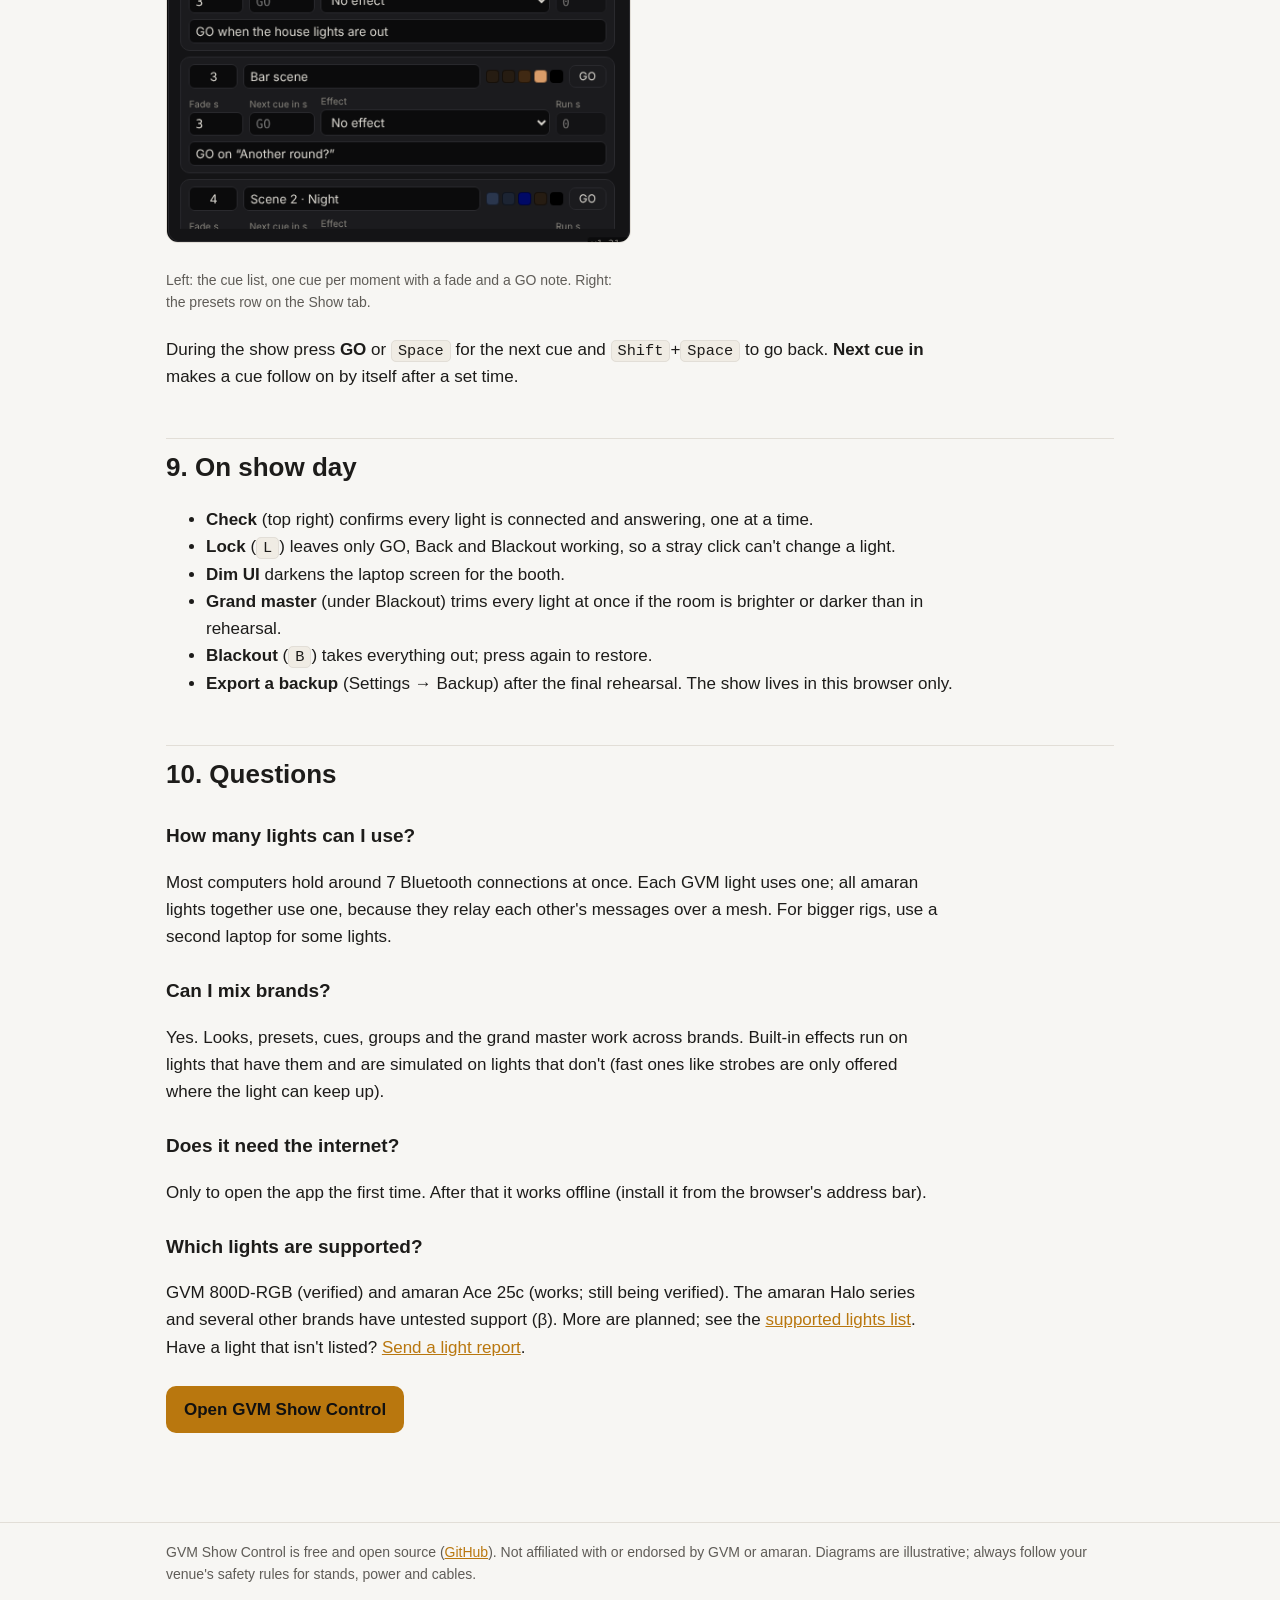
==== commit b8add0e2: "Document" ====
--- a/web/guide/index.html
+++ b/web/guide/index.html
@@ -123,7 +123,7 @@
 <ul>
   <li><b>Three to six Bluetooth LED lights.</b> Supported today: the <b>GVM 800D-RGB</b> (verified) and the
     <b>amaran Ace 25c</b> (reported working). Lights with color (RGB) give you the most looks; white-only
-    lights work for the front. Neewer, Godox, Govee, Nanlite, Yongnuo and ELK-BLEDOM strips have untested support (β).
+    lights work for the front. The amaran Halo series (white only), Neewer, Godox, Govee, Nanlite, Yongnuo and ELK-BLEDOM strips have untested support (β).
     The app's <a href="../">Supported lights</a> list (Settings → Lights) shows what's tested.
     Shopping on a budget? See <a href="under-1000/">Lighting a small theatre for under $1,000</a> for a full list with links.</li>
   <li><b>A light stand per light</b>, ideally 2–2.5&nbsp;m (7–8&nbsp;ft) tall, and a <b>sandbag</b> on each one.</li>
@@ -265,7 +265,8 @@
       <li><b>GVM:</b> set each light to <b>App</b> mode (the small mode button on the light) and close the GVM phone app.
         It shows up as <code>BT_LED</code>.</li>
       <li><b>amaran:</b> close the amaran phone app. The light may show up without a name ("Unknown or Unsupported
-        Device"). The first time, the app asks to set it up in its own network.</li>
+        Device"). The first time, the app asks to set it up in its own network. For an amaran Halo, set its model
+        in Settings → Lights.</li>
     </ul></li>
   <li>Press <b>Pair light</b> for the first light, then <b>+</b> in the light chips at the top for each next one.
     Pair them in the order you'll name them, so you know which is which.</li>
@@ -361,7 +362,8 @@
 <h3>Does it need the internet?</h3>
 <p>Only to open the app the first time. After that it works offline (install it from the browser's address bar).</p>
 <h3>Which lights are supported?</h3>
-<p>GVM 800D-RGB (verified) and amaran Ace 25c (works; still being verified). More are planned; see the
+<p>GVM 800D-RGB (verified) and amaran Ace 25c (works; still being verified). The amaran Halo series and several
+other brands have untested support (β). More are planned; see the
 <a href="https://github.com/kyles0623/gvm-show-control#supported-lights">supported lights list</a>. Have a light that
 isn't listed? <a href="https://github.com/kyles0623/gvm-show-control/issues/new?template=light_report.yml">Send a light report</a>.</p>
 
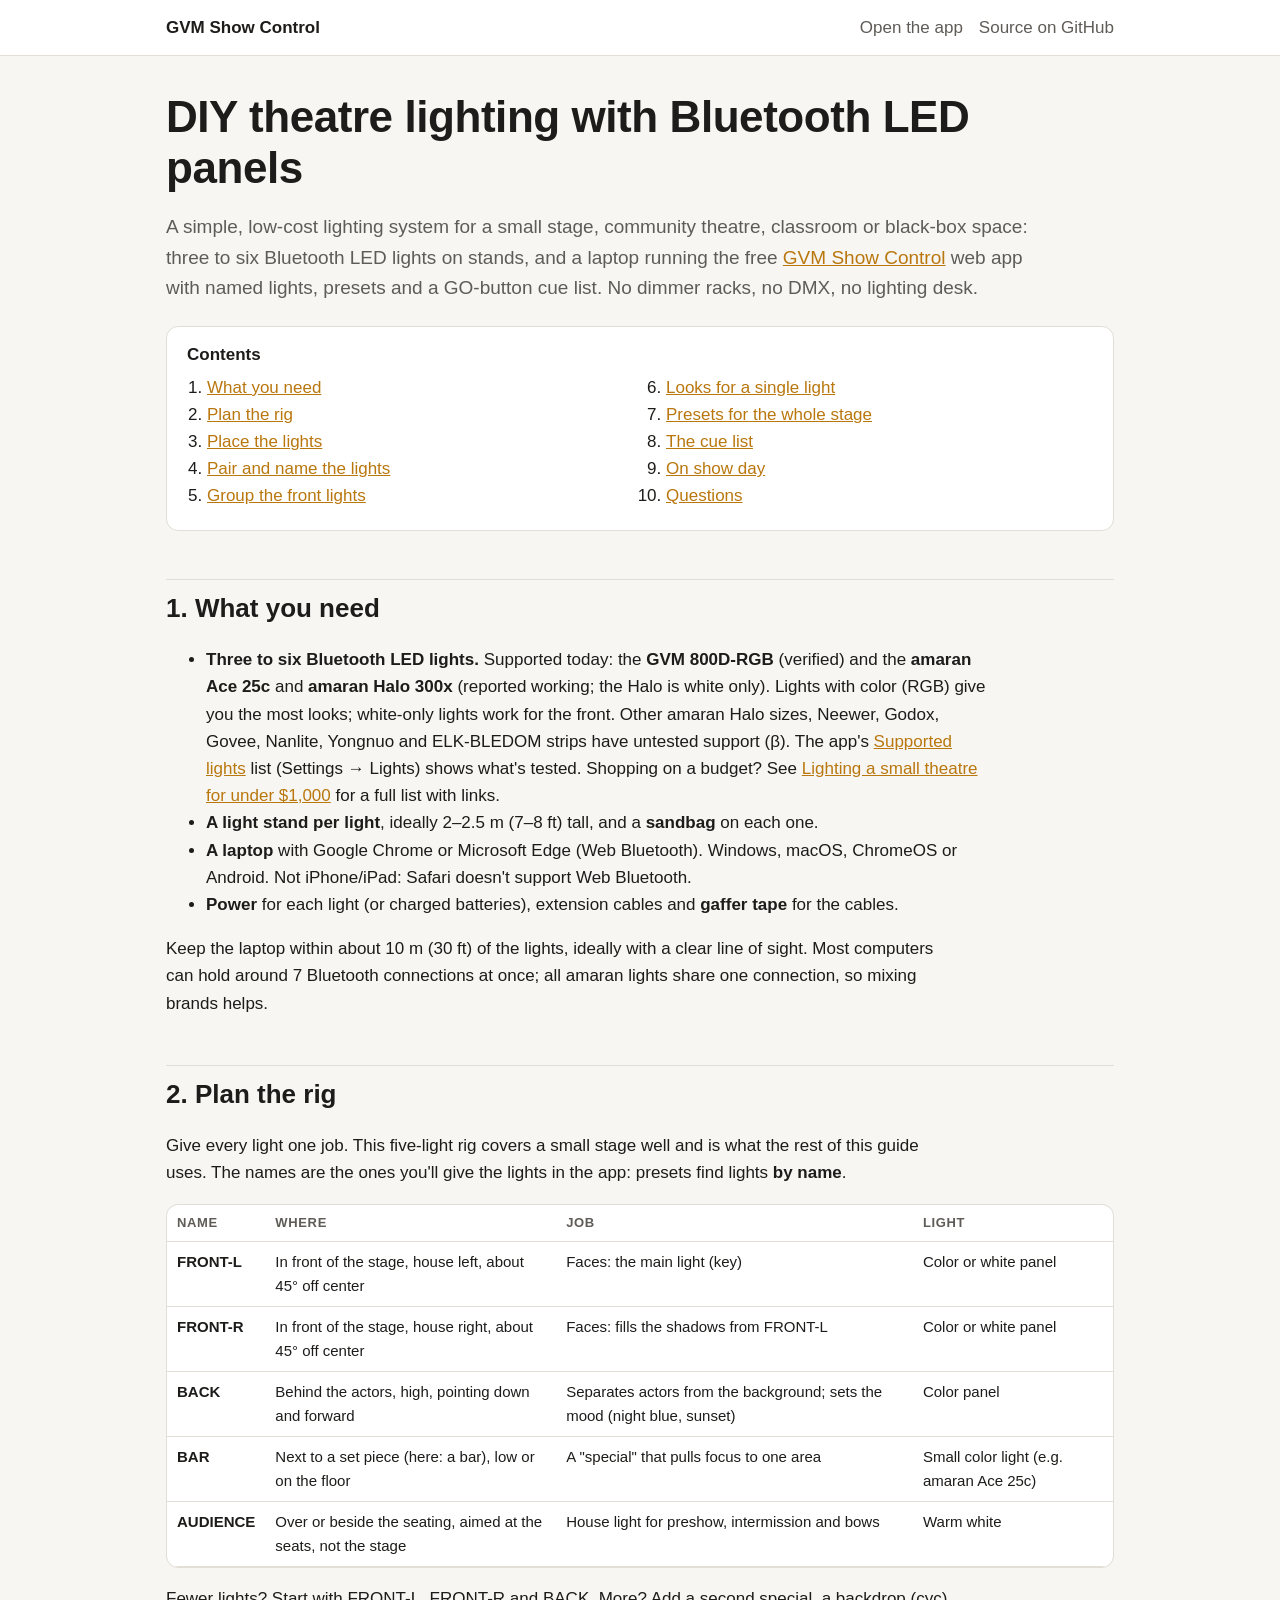
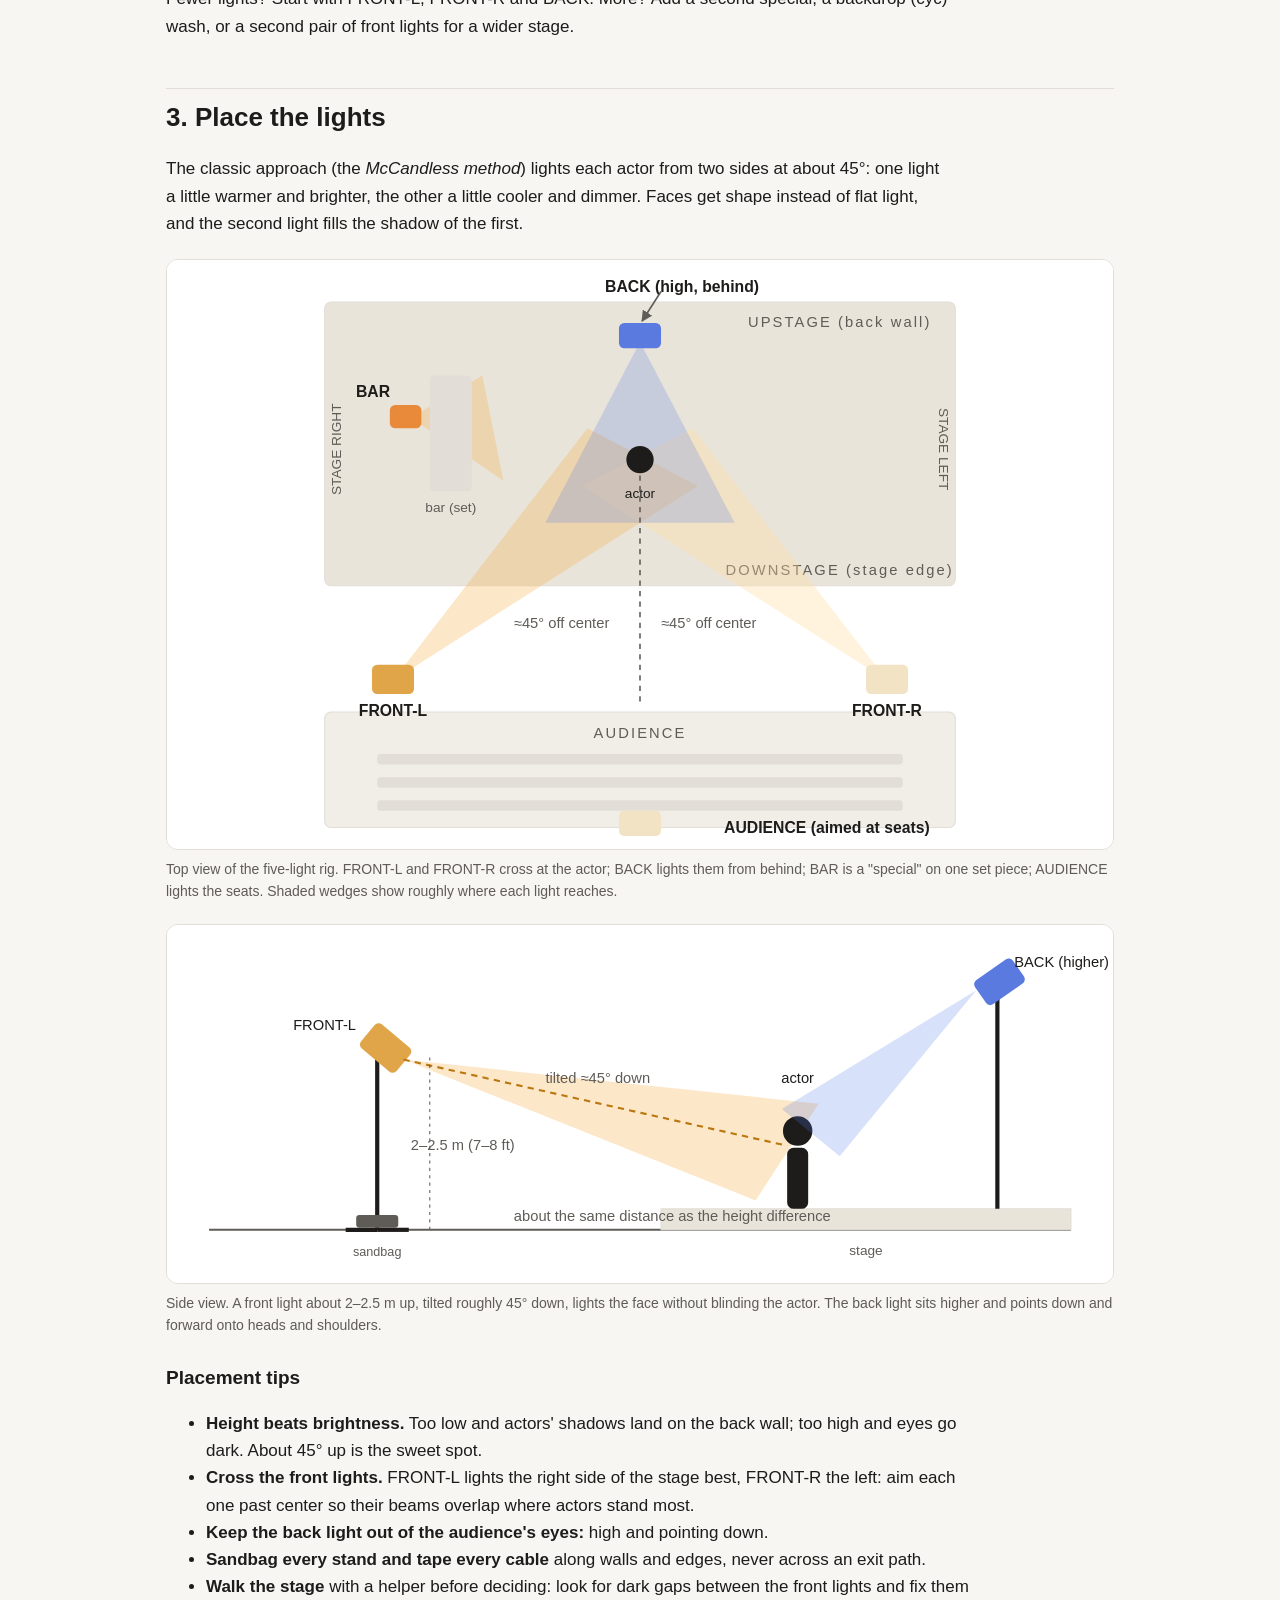
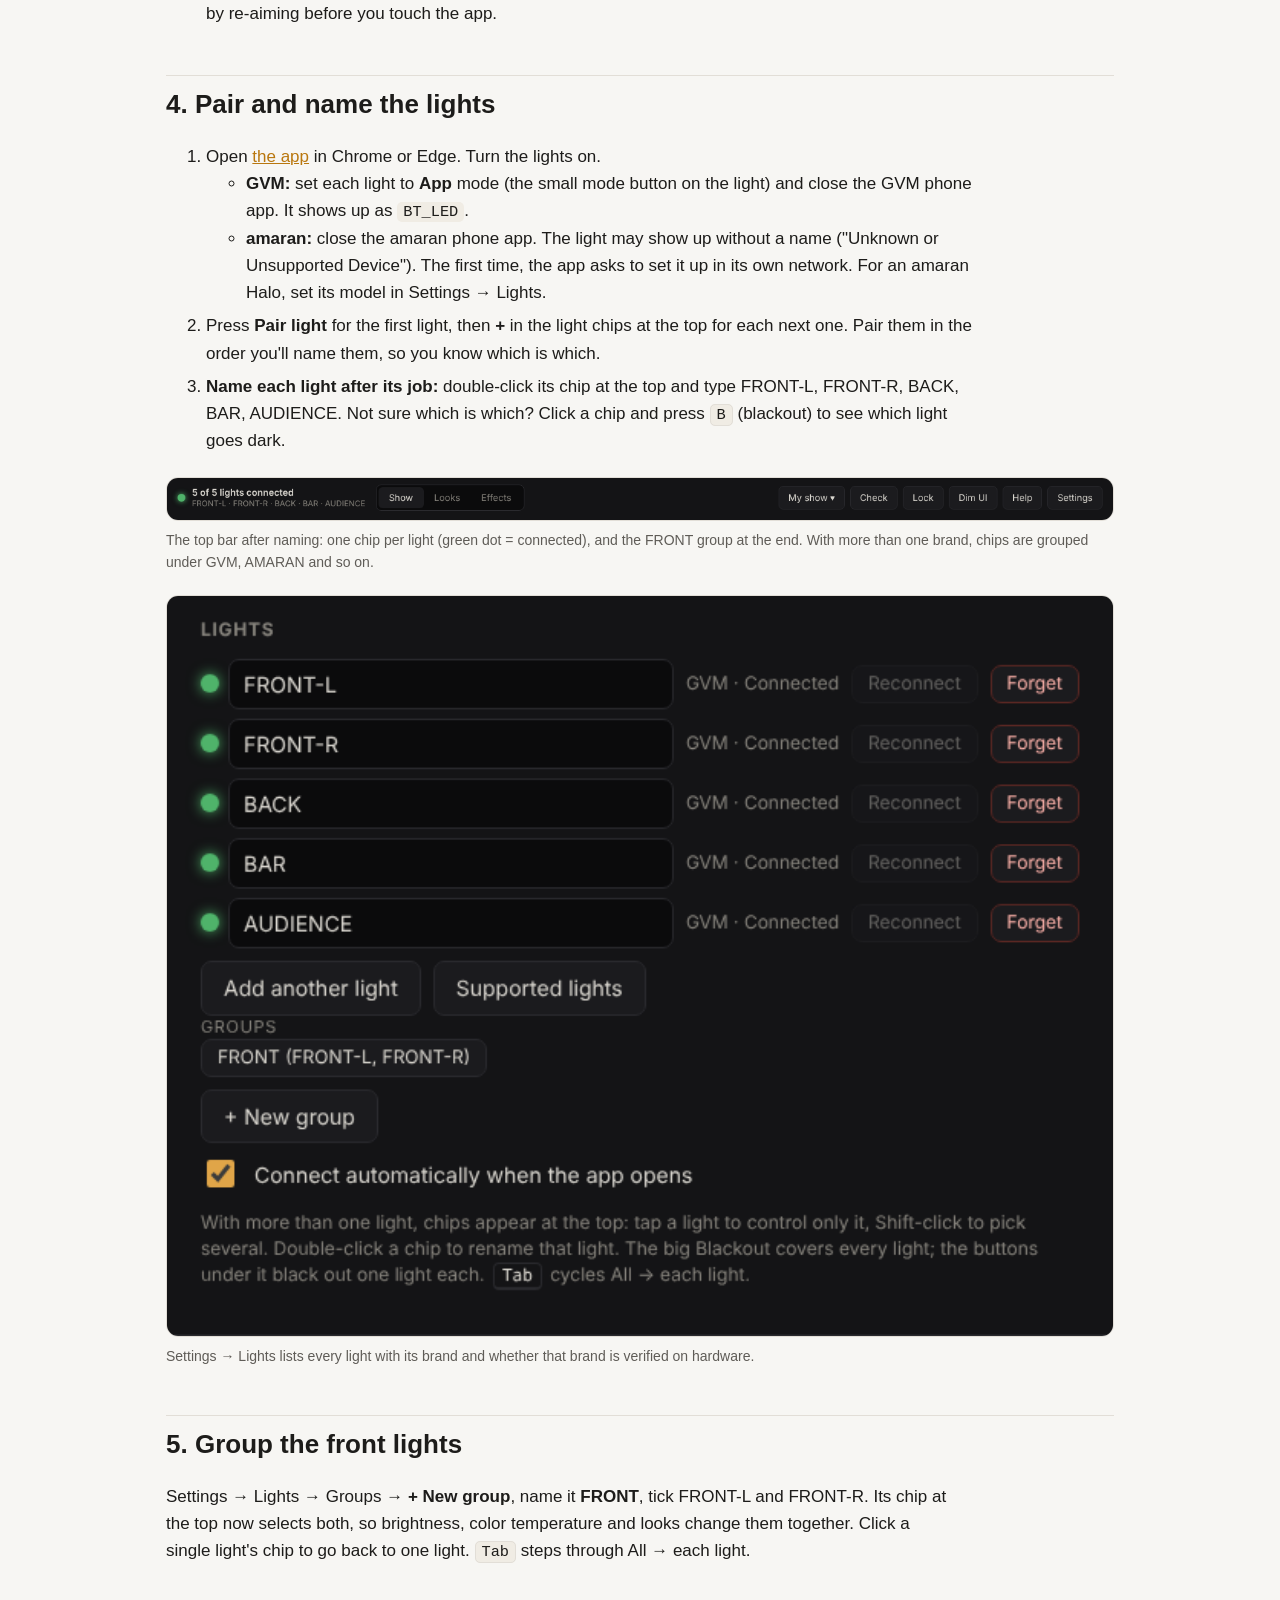
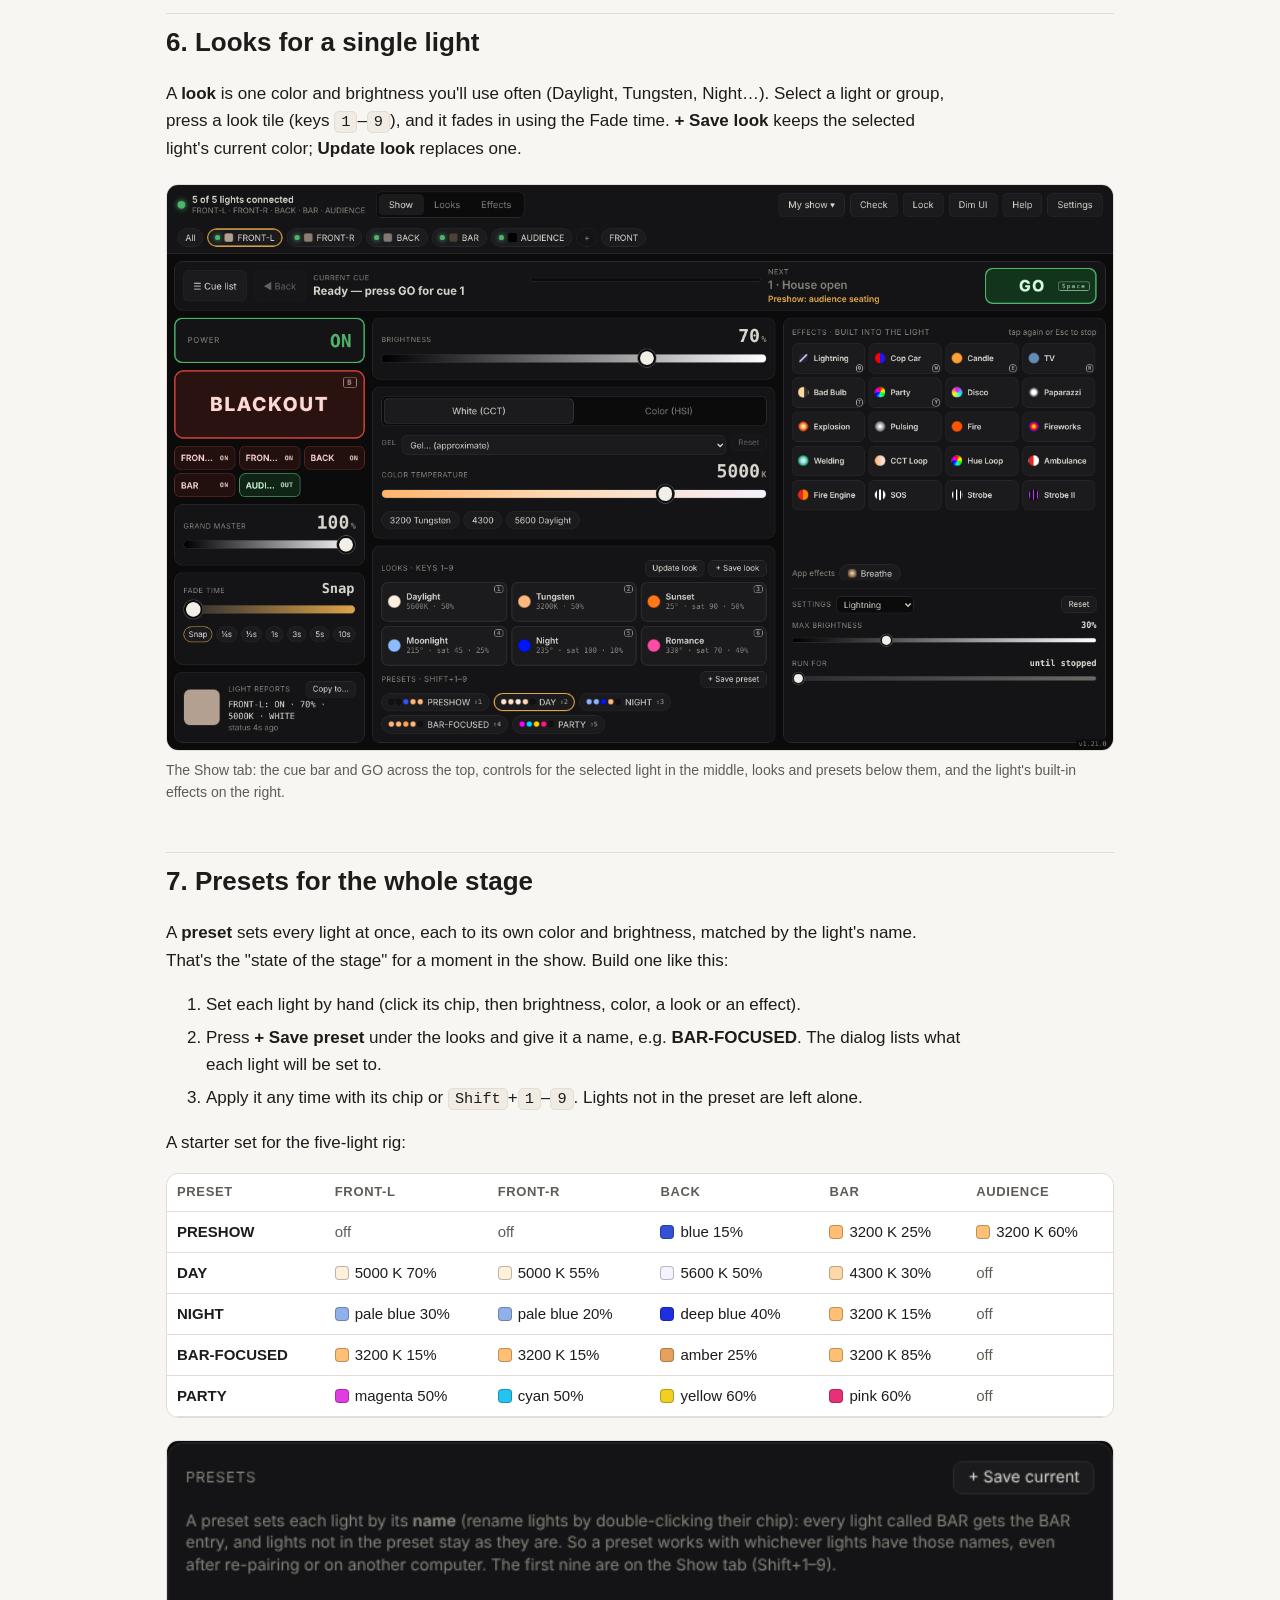
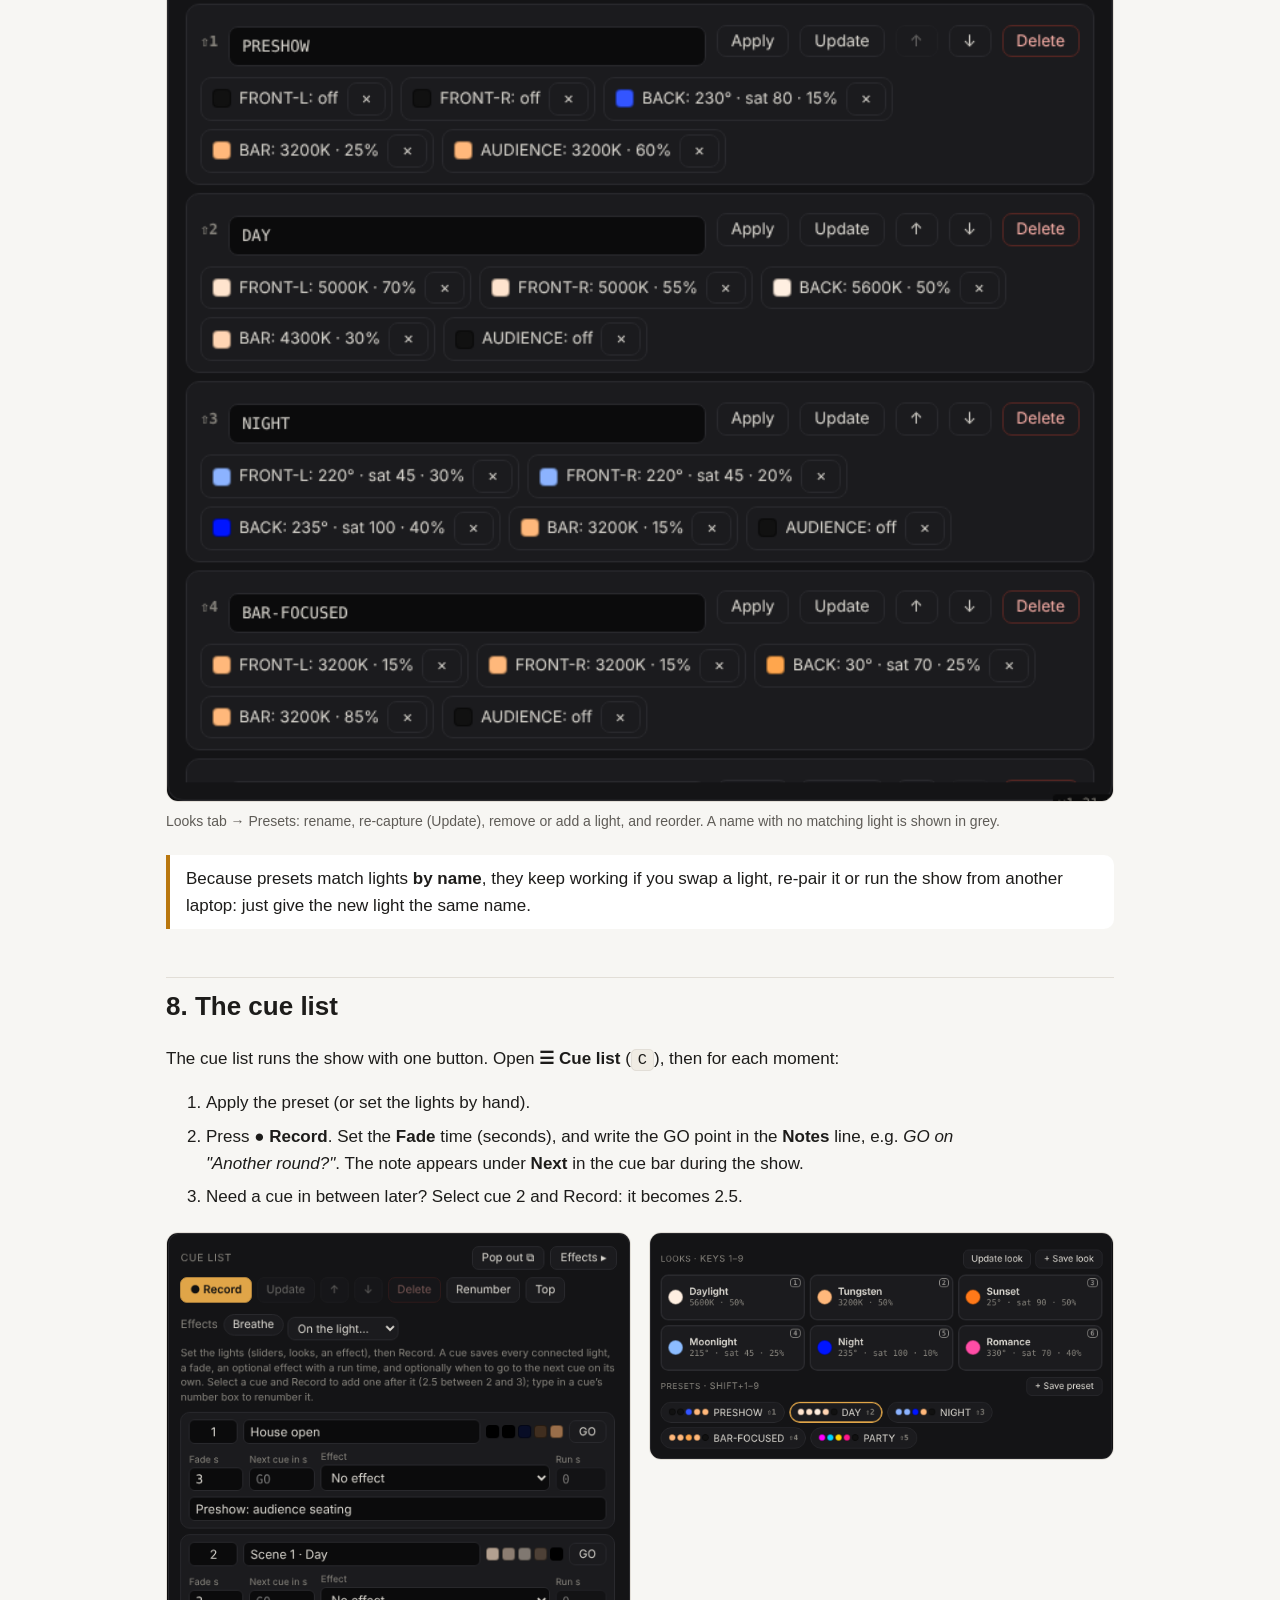
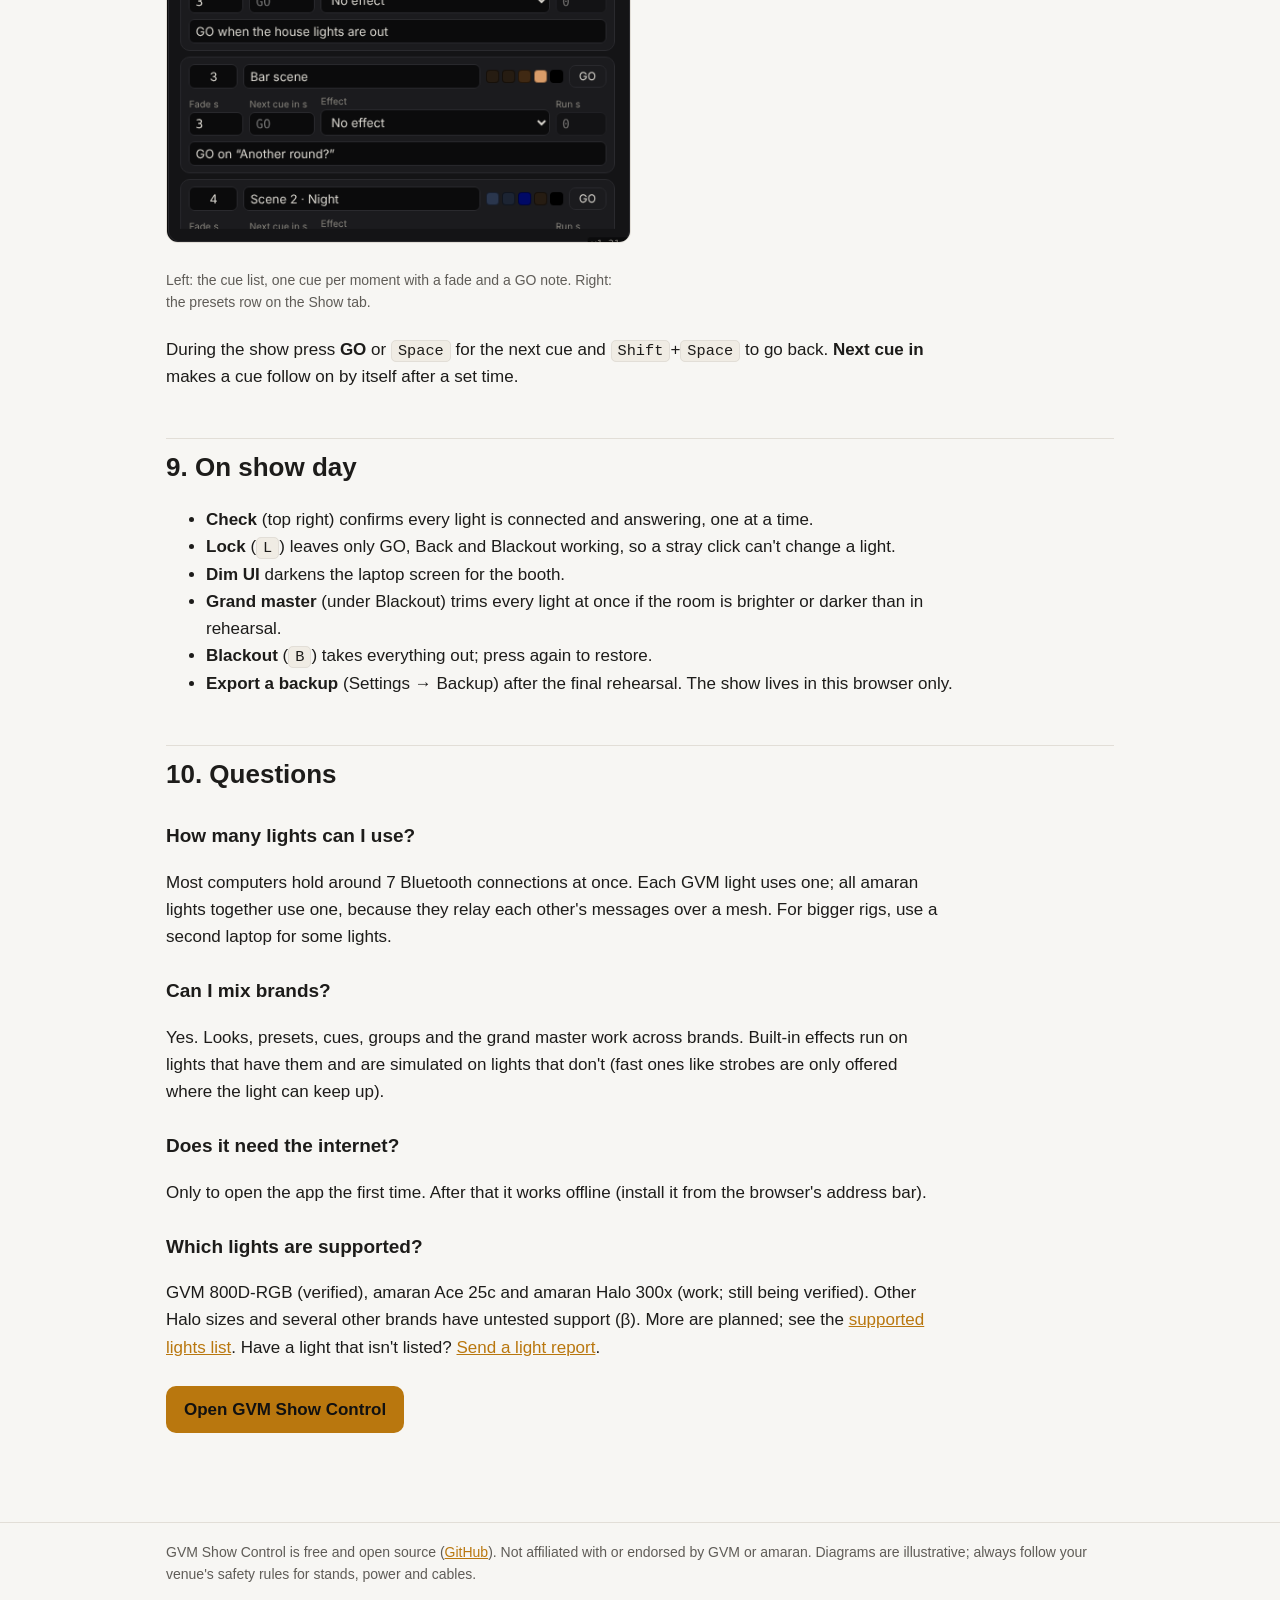
==== commit 17ff79f6: "remove color from Amaran 300x settings:" ====
--- a/web/guide/index.html
+++ b/web/guide/index.html
@@ -122,8 +122,8 @@
 <h2 id="what-you-need">1. What you need</h2>
 <ul>
   <li><b>Three to six Bluetooth LED lights.</b> Supported today: the <b>GVM 800D-RGB</b> (verified) and the
-    <b>amaran Ace 25c</b> (reported working). Lights with color (RGB) give you the most looks; white-only
-    lights work for the front. The amaran Halo series (white only), Neewer, Godox, Govee, Nanlite, Yongnuo and ELK-BLEDOM strips have untested support (β).
+    <b>amaran Ace 25c</b> and <b>amaran Halo 300x</b> (reported working; the Halo is white only). Lights with color (RGB) give you the most looks; white-only
+    lights work for the front. Other amaran Halo sizes, Neewer, Godox, Govee, Nanlite, Yongnuo and ELK-BLEDOM strips have untested support (β).
     The app's <a href="../">Supported lights</a> list (Settings → Lights) shows what's tested.
     Shopping on a budget? See <a href="under-1000/">Lighting a small theatre for under $1,000</a> for a full list with links.</li>
   <li><b>A light stand per light</b>, ideally 2–2.5&nbsp;m (7–8&nbsp;ft) tall, and a <b>sandbag</b> on each one.</li>
@@ -362,8 +362,8 @@
 <h3>Does it need the internet?</h3>
 <p>Only to open the app the first time. After that it works offline (install it from the browser's address bar).</p>
 <h3>Which lights are supported?</h3>
-<p>GVM 800D-RGB (verified) and amaran Ace 25c (works; still being verified). The amaran Halo series and several
-other brands have untested support (β). More are planned; see the
+<p>GVM 800D-RGB (verified), amaran Ace 25c and amaran Halo 300x (work; still being verified). Other Halo sizes and
+several other brands have untested support (β). More are planned; see the
 <a href="https://github.com/kyles0623/gvm-show-control#supported-lights">supported lights list</a>. Have a light that
 isn't listed? <a href="https://github.com/kyles0623/gvm-show-control/issues/new?template=light_report.yml">Send a light report</a>.</p>
 
